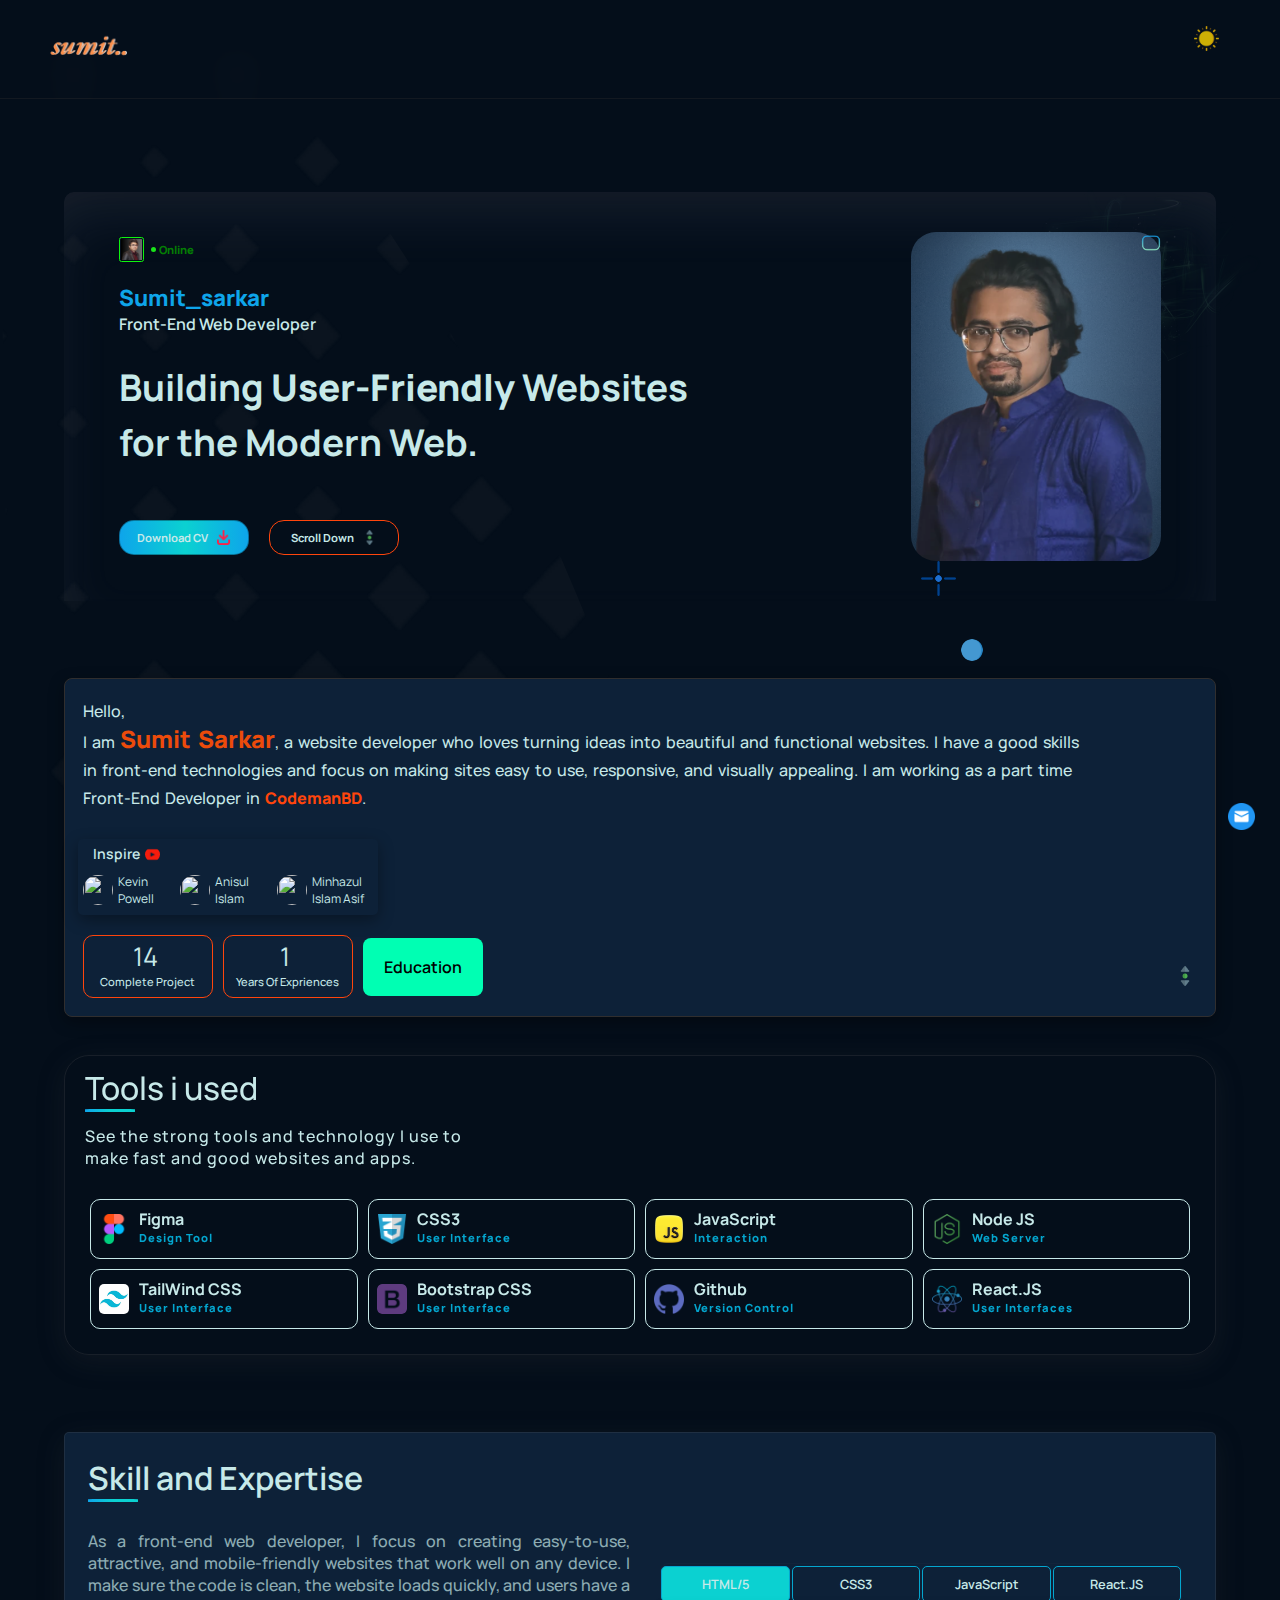
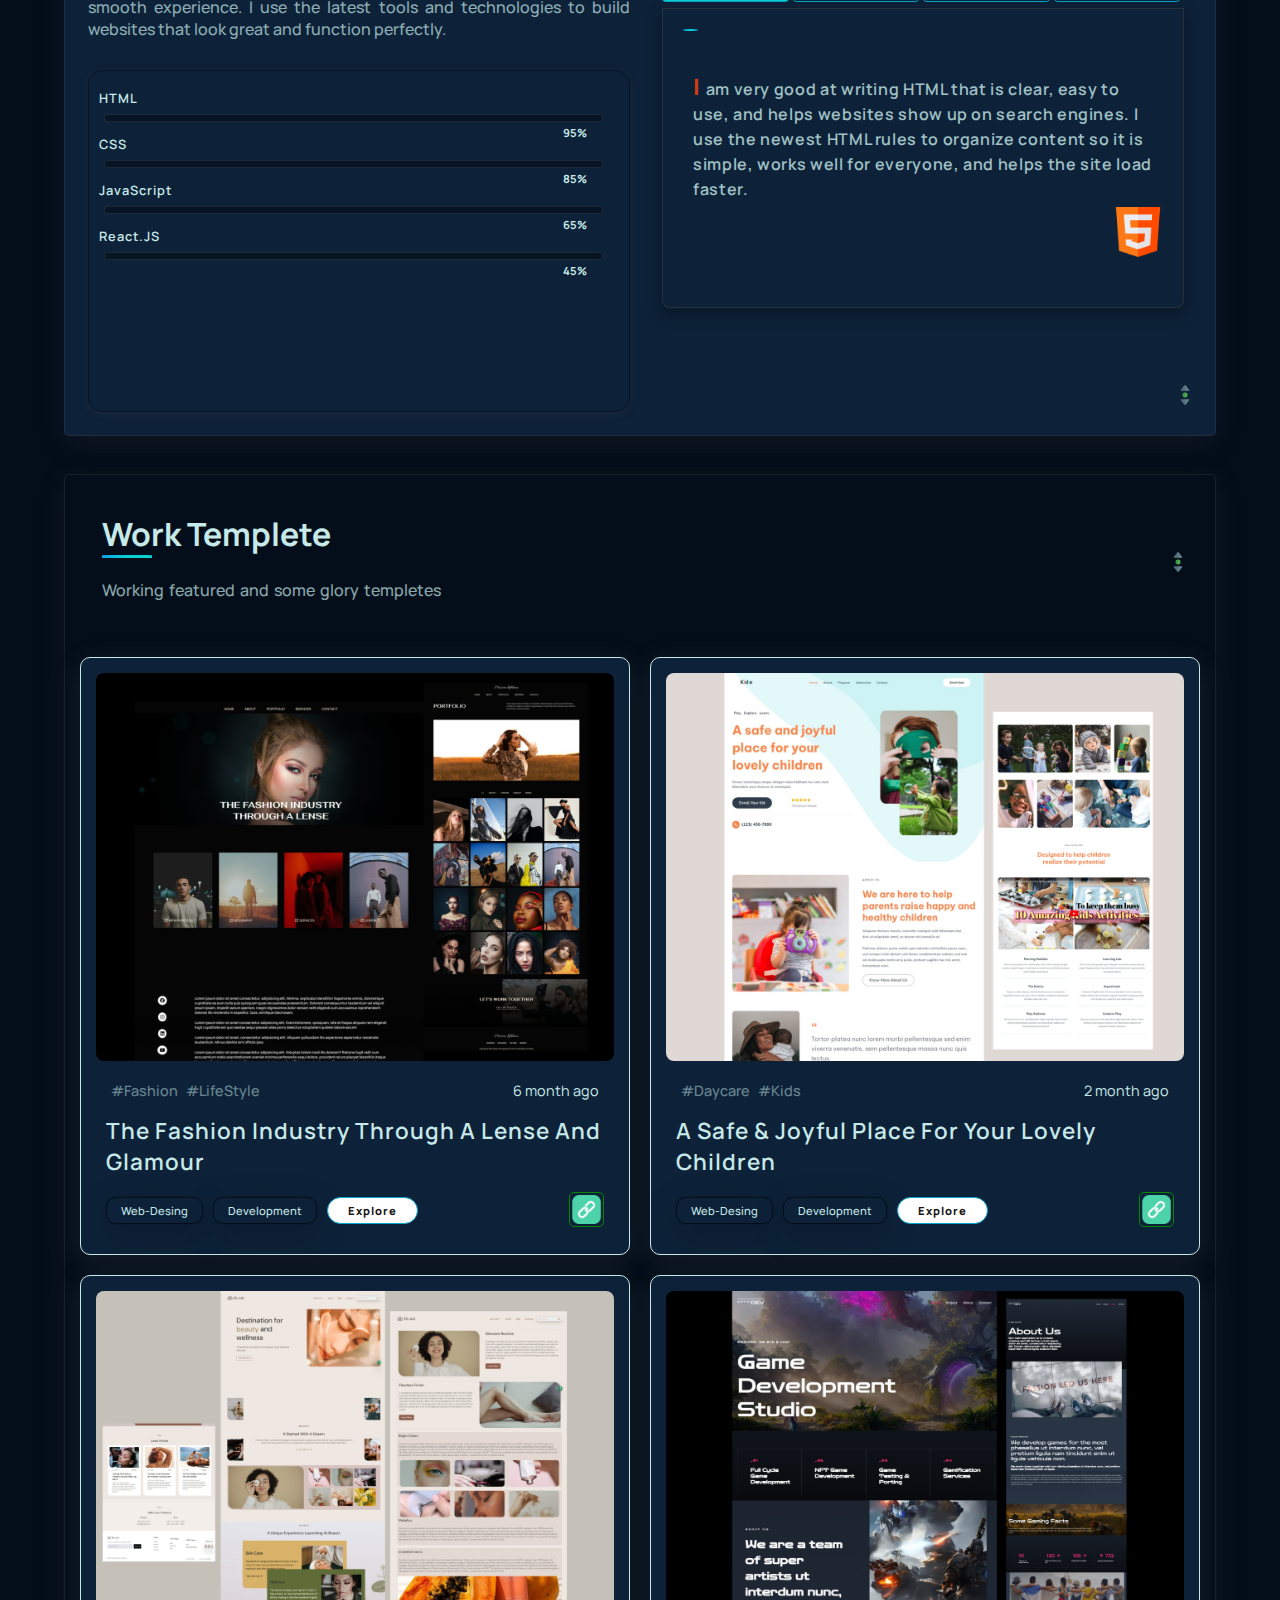
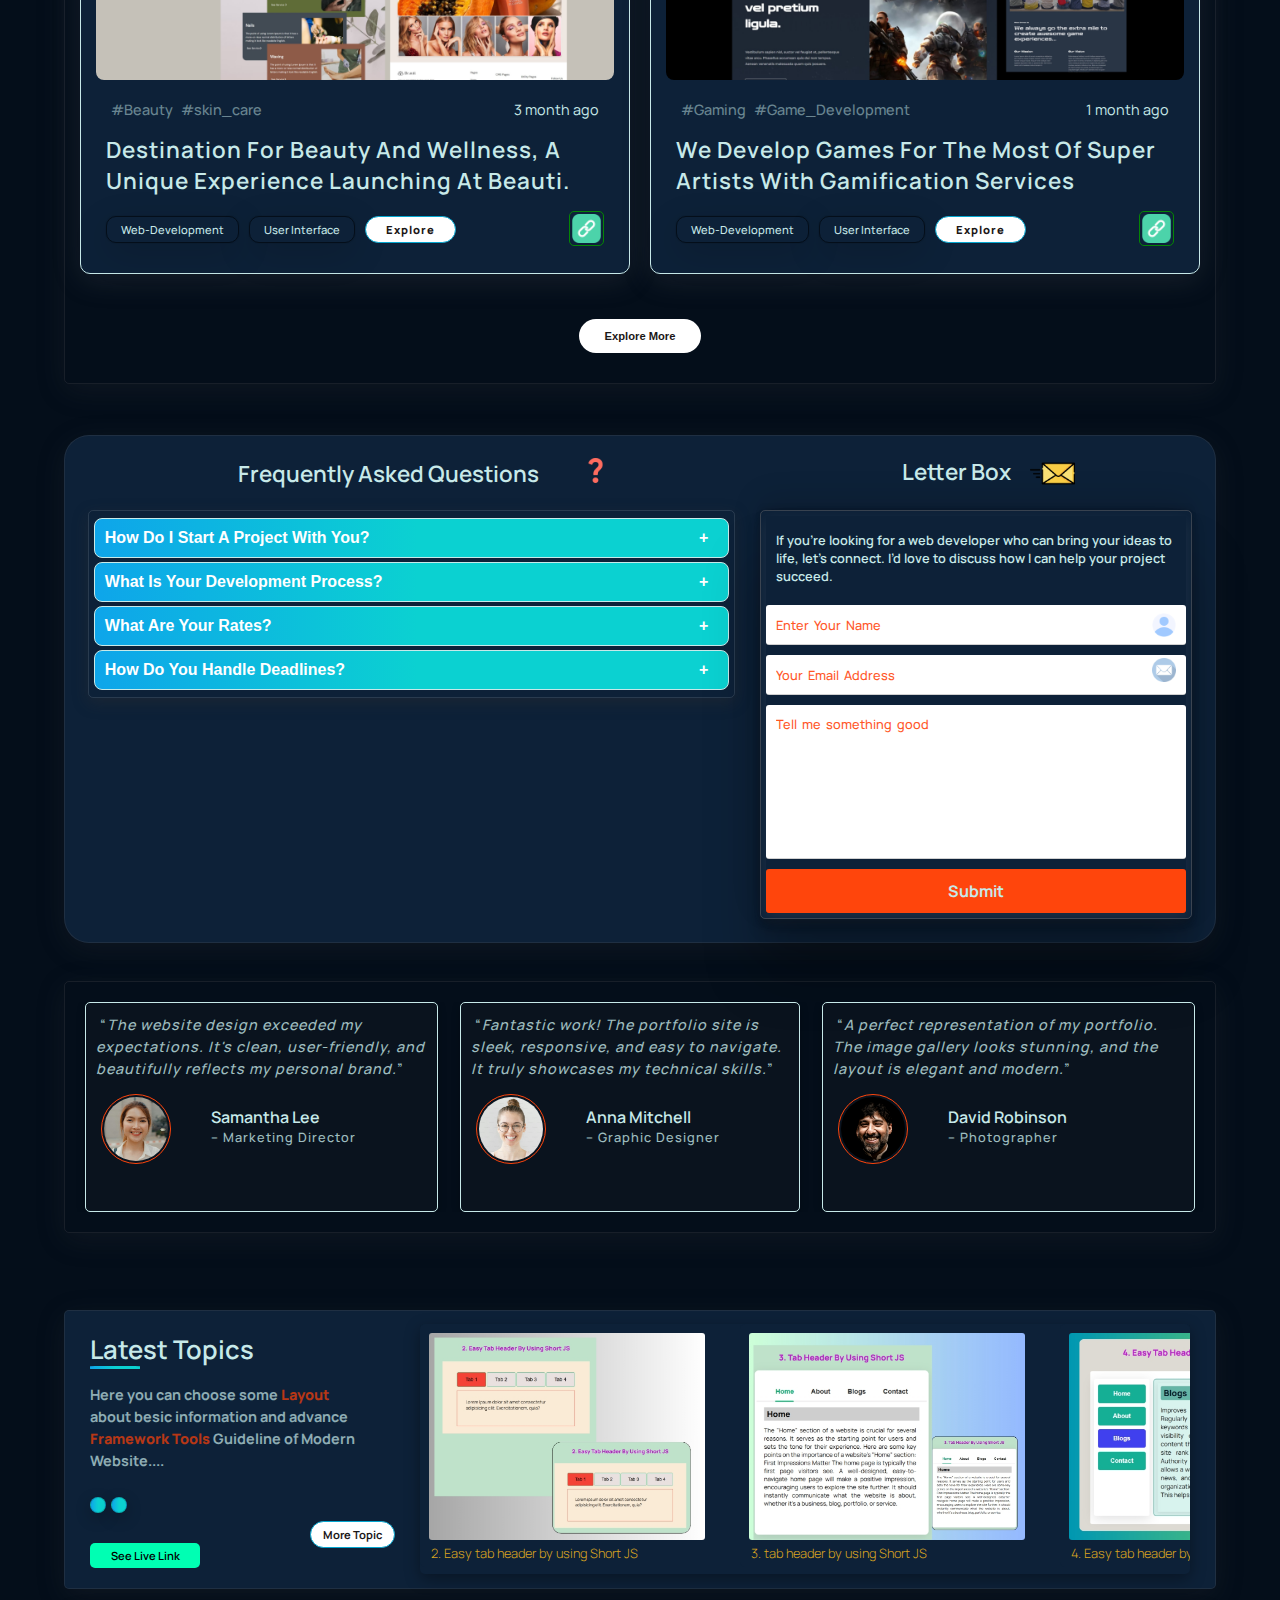
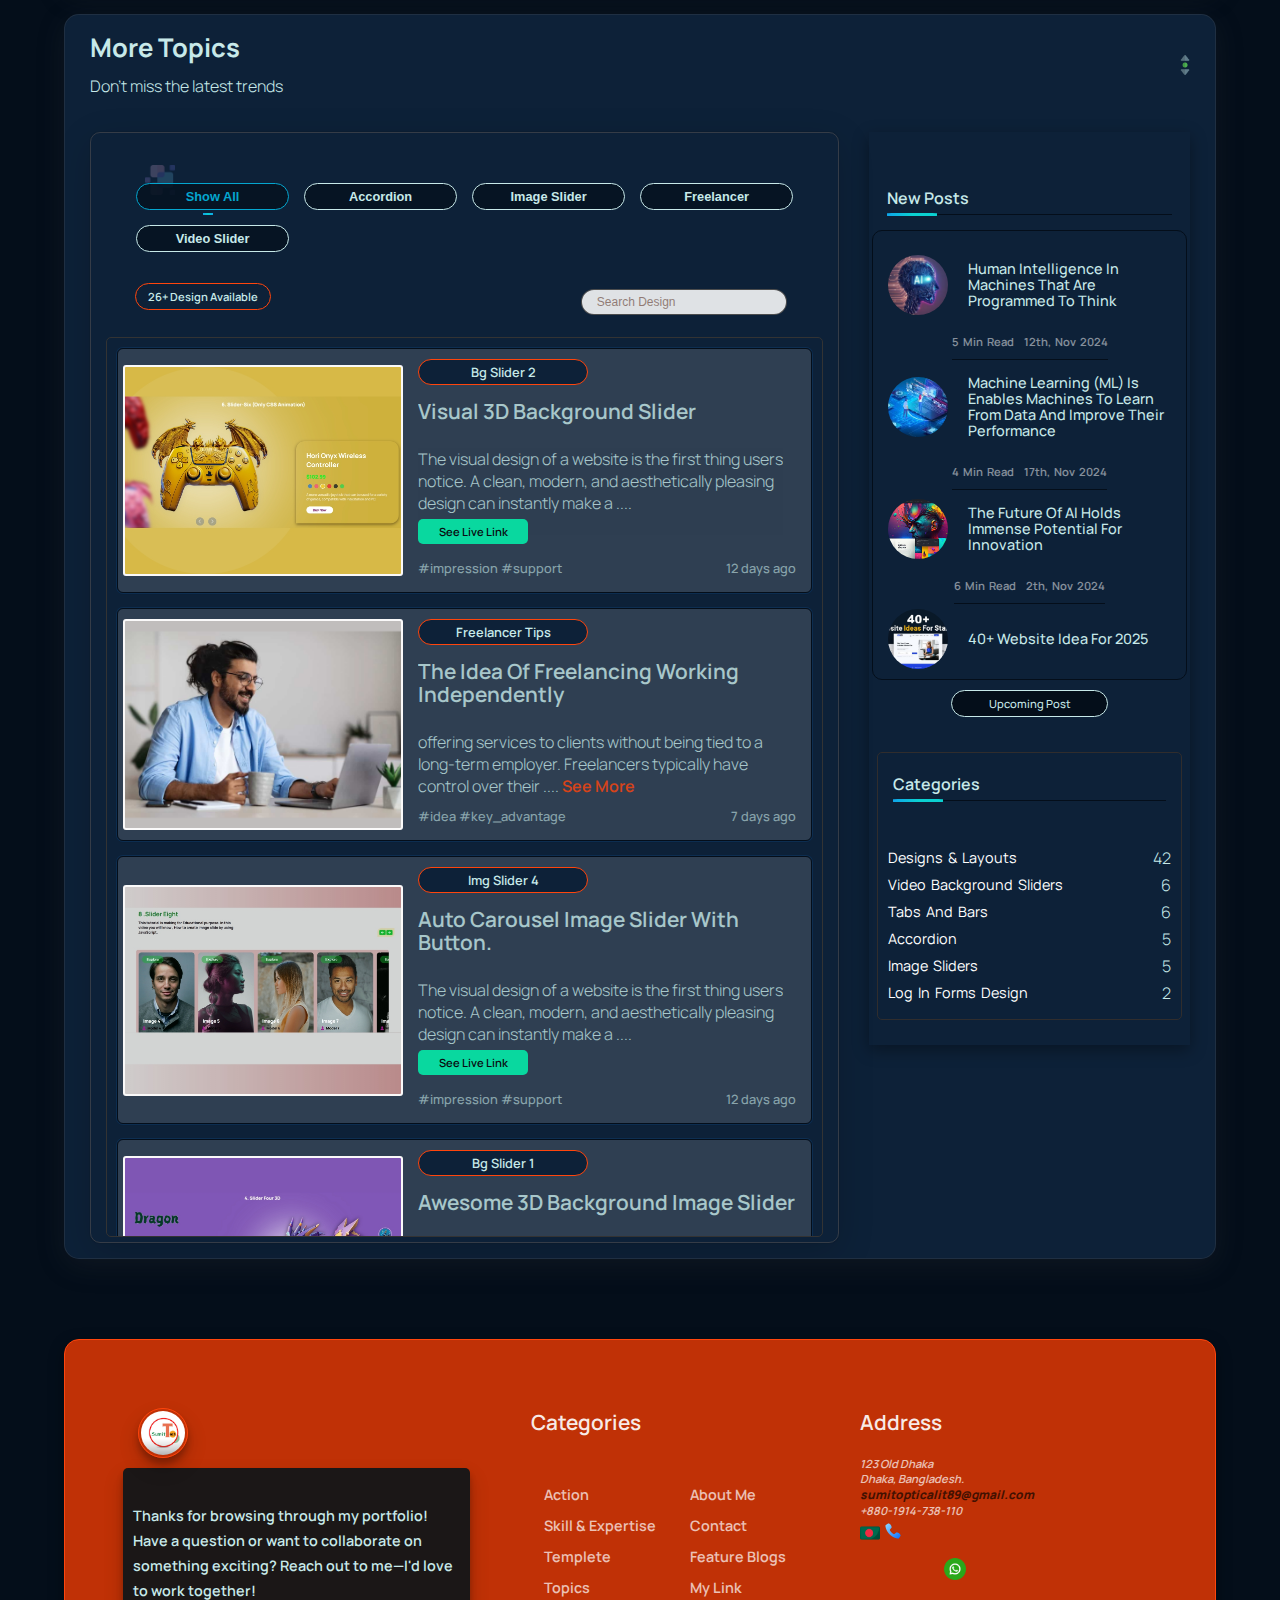
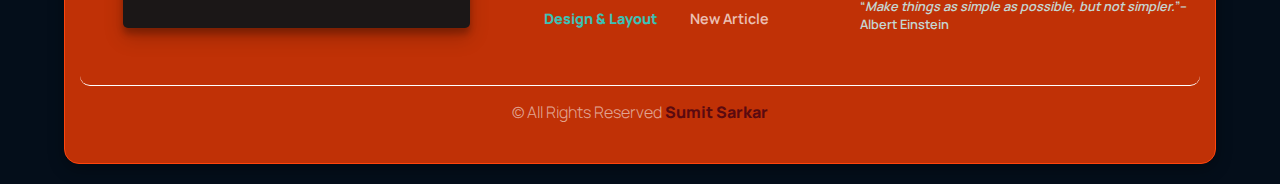
==== sumit.html @ 9b4a47f7 "website create" ====
<!DOCTYPE html>
<html lang="en">
<head>
    <meta charset="UTF-8">
    <meta name="viewport" content="width=device-width, initial-scale=1.0">
    <meta name="description" content="Great day Everyone Hey, I am Sumit Sarkar, a website developer and designer who loves turning ideas into beautiful and functional websites.">
    <meta name="title" content="personal portfolio website">
    <meta name="keywords" content="sumit sarkar, Website, portfolio website, bangladesh, ">
    <meta name="author" content="sumit sarkar">

    <!-- font awesome cdn  -->
    <link rel="stylesheet" href="https://cdnjs.cloudflare.com/ajax/libs/font-awesome/6.5.2/css/all.min.css" integrity="sha512-SnH5WK+bZxgPHs44uWIX+LLJAJ9/2PkPKZ5QiAj6Ta86w+fsb2TkcmfRyVX3pBnMFcV7oQPJkl9QevSCWr3W6A==" crossorigin="anonymous" referrerpolicy="no-referrer" />

    <!-- favicon section  -->
    <link rel="shortcut icon" href="https://workmatejob.com/images/avatars/avatar_901168716077495851.jpg" type="image/x-icon">

    <!-- this is Css section  -->
    <link rel="stylesheet" href="custom.css">
    <link rel="stylesheet" href="responsive.css">

    <!-- this is google font section  -->
    <link rel="preconnect" href="https://fonts.googleapis.com">
    <link rel="preconnect" href="https://fonts.gstatic.com" crossorigin>
    <link href="https://fonts.googleapis.com/css2?family=Fahkwang:ital,wght@0,200;0,300;0,400;0,500;0,600;0,700;1,200;1,300;1,400;1,500;1,600;1,700&family=Manrope:wght@200..800&display=swap" rel="stylesheet">

    <!-- ionicon link  -->
    <script src="https://cdnjs.cloudflare.com/ajax/libs/ionicons/7.4.0/esm/ionicons.min.js" integrity="sha512-heZj7rPbZHWyOEhE34vsJkzj2DKK2mZ9D3jjMkXQJ0uMGu/m5iOty+le26NL1eFZ5+qa4XBYcflwYwITwCWufw==" crossorigin="anonymous" referrerpolicy="no-referrer"></script>

    <script src="https://unpkg.com/scrollreveal"></script>
    

    <title> Sumit sarkar ...</title>
</head>
<body>
    
    <!-- ==============================header============================== -->
   <header class="" >
    <div class="container head active-header" data-header>
        <a href="index.html" class="logo" title="sumit optical tech">
            <img src="image/Sumit.-removebg-preview.png" alt="">
        </a>
        <nav>
            <ul>
                <li class="list"><a href="#hero" class=" list-btn active-linkBtn ">home</a></li>
                <li class="list"><a href="#skill" class="list-btn">skill</a></li>
                <li class="list tooltip"><a href="#worktemplete" class="list-btn ">work templete</a>
                <span class="tooltipText">portfolio</span></li>
                <li class="list-dropdown list">
                    <a href="#post" class="dropbtn list-btn ">blog <i class="fa-solid fa-chevron-down "></i></a>
                    <div class="dropdown-content">
                        <a href="#feature-blog" id="list-feature-btn" class="">blog post</a>
                        <a href="#latest-blog-post" class="dropdown-f ">feature post</a>
                        <!-- <span class="dropdown-f-span">new</span> -->
                        <a href="#more-work-templete" id="more-list-link" class="">more templete</a>
                        <a href="#expertise" class="">exprience</a>
                        <a href="#topics" class="">topics</a>
                        <a href="#about" class="aboutBtn "> about Me</a>
                        <a href="#design" class="designBtn "> design</a>
                        
                      </div>
                   
                </li>
                <li class="list" title="I AM AVAILABLE "><a href="#contact" id="contact-list" class="list-btn" >contact me</a></li>
                
                
            </ul>
            <div id="control">
                
                <img class="day" src="image/sun (2).png" alt="" width="25px" style="opacity: 0.8;">
                <img class="night" src="image/moon.png" alt="" width="22px">
                
            </div>
            
        </nav>
        
        <div id="menu">
            <img src="image/menu-bar.png" alt="" class="menu-icon">
        </div>
        

        <div id="sidebar" class="active-sidebar">
            
            <div class="sidebar-logo">
                <img src="image/Untitled design (1).jpg" alt="" width="50px" title="sumitOpticalTech">
                <li onclick=crossbar() class="menu-cross-btn" >
                    <a  title="Close"><i class="fa-regular fa-x " style="color:  rgb(228, 65, 15);"></i></a>
                </li>
            </div>

            <ul>
                <li><a href="#hero" >home </a></li>
                <li><a href="#skill" >skill </a></li>
                <li><a href="#worktemplete" >work</a></li>
                <li><a href="#topics" >topic </a></li>
                <li><a href="#feature-blog" >blog</a></li>
                <li><a href="#design" class="myDesignNav" >My Design </a></li>
                <li><a href="#contact" class="sidenav-contact">contact</a></li>
            
            </ul>

            <div class="profile">
                <a href="#about" title="Sumit sarkar (Developer profile)" ><img src="image/sumit sarkar.jpg" alt="" width="50px" height="50px" style="border-radius: 50%; border: 1px solid rgba(62, 185, 24, 0.404); padding: 2px;"></a>
                <div class="profile-card">
                    <h6>Hello Sumit</h6>
                    <p><span> 2 </span> new massage</p>
                </div>
            </div> 
            
            <div class="profile-link-list">
                <div class="link-left">
                    <a href="#about" class="aboutMeNav">profile</a>
                    <a href="#latest-blog-post">saved article</a>
                    <a href="#latest-blog-post">new article</a>
                </div>
                <div class="link-right">
                    <a href="#my-social">my links</a>
                    <a href="#cetagory">cetagory</a>
                    <a href="#" >account setting</a>
                </div>
            </div>

            <div class="social-link">
                <a href="https://www.instagram.com/sumit_sarkar89/" target="_blank"><i class="fa-brands fa-instagram"></i></a>
                <a href="https://www.linkedin.com/in/sumitsarkar89/" target="_blank"><i class="fa-brands fa-linkedin"></i></a>
                <a href="https://www.behance.net/sumitsarkar89" target="_blank"><i class="fa-brands fa-behance"></i></a>
                <a href="#" target="_blank"><i class="fa-brands fa-upwork"></i></a>
                <a href="https://www.youtube.com/@Sumit_sarkar89" target="_blank"><i class="fa-brands fa-youtube"></i></a>
            </div>

            <p class="sidebar-fotter">Copyright © 2025 by Sumit Sarkar- portfolio website </p>
            
        </div>
        
    </div>
    
   </header>
   <!-- ================================================================== -->
  


   <!-- ==============================main============================== --> 
   <main>
    <div class="backgroung-walpepar"></div>
    
    <!-- =============================hero section start here================  -->
    <section id="hero" class="hero " title="I’m dedicated to continuous learning, staying up-to-date with the latest trends in web development.">
        <div class="hero-container">
            <div class="hero-content">
                <div class="hero-heading" title="Available ">
                    <img src="image/sumit sarkar.jpg" alt="" width="25px" height="25px" style="border-radius: 10%;">
                    <p>online</p>
                </div>
                <div class="title">
                    <div class="title-box">
                    <span >sumit_sarkar</span>
                    <span class="title-span">front-End web developer</span>
                    </div>
                    <h1 class="h1">Building  <b title="Responsive Website">User-Friendly</b> Websites for the Modern Web.</h1>
                    <div class="buttons">
                        <a type="button" target="_blank" rel="noopener noreferrer" href="https://drive.google.com/file/d/1CTEwnPjn2WZW2E9qf5NDFViXcVLVEMD-/view?usp=sharing" title="Download CV">download CV  <img src="image/download (1).png" alt="" > </a>
                        <a href="#about" class="scroll-down" title="Scroll down">scroll down  <img src="image/vertical.png" alt="" ></a>
                    </div>
                </div>
                

            </div>
            <div class="hero-image">
                <img class="sumitsarkar" src="image/sumitpp-fotor-bg-remover-2024070.png" alt="">
                <img class="hero-bg-img" src="image/pngwing.com.png" alt="" >
                

               
                <img src="image/rectangle.png" alt="" width="25px" height="27px" class="shape shape-1">
                <img src="image/cross-hair.png" alt="" width="25px" height="27px" class="shape shape-2">
                <img src="image/circle.png" alt="" width="25px" height="27px" class="shape shape-3" >
               
            </div>
        </div>
        
    </section>

   
    
    <!-- =============================about section start here================  -->
    <section id="about" class="about-sec">
       
        <p class="about-text">
            Hello,<br> I am <span style="color:rgb(236, 75, 11); font-weight: 800; font-size: 1.5rem; " title="website developer">Sumit Sarkar</span>, a website developer who loves turning ideas into beautiful and functional websites. I have a good skills in front-end technologies and focus on making sites easy to use, responsive, and visually appealing. I am working as a part time Front-End Developer in <a href="https://codemanbd.com/" style="color: #FF450C; font-weight: 800; display: inline-block;">CodemanBD </a>.
        </p>
    <div class="inspire">
       <div class="inspire-head">
        <p>inspire </p>
        <img src="image/youtube.png" alt="" width="15px" style="margin-top: 2px;">
       </div>
       <div class="inspire-card">
        <div class="inspire-foot">
        
            <img src="https://www.pillarstack.com/_next/image?url=https%3A%2F%2Fimages.ctfassets.net%2Ffwy0yv14lkat%2F3KI0EcVYpAtzjYg3459hjt%2F4f127d32c89d2f2ed671b5d1c8127a62%2Fkevin.webp&w=256&q=100" alt="">
            <span class="inspire-text" title="Helping you learn how to make the web, and make it look good while you're at it..........."> Kevin Powell</span>
        </div> 
        <div class="inspire-foot">
        
            <img src="https://yt3.googleusercontent.com/qP5i3V-BqAyYk03XwIQrrCHozQvgOnotjGFvQAGfMS0lwCW23jhmODP0HhmCiYLyw6A3uWQgIQ=s160-c-k-c0x00ffffff-no-rj" alt="">
            <span class="inspire-text" title=" a dedicated Computer Science teacher from Bangladesh 🇧🇩.........."> Anisul Islam</span>
        </div>
        <div class="inspire-foot">
        
            <img src="https://whatminhazulasifwrite.com/wp-content/uploads/2021/09/minhaz-pfp.png" alt="">
            <span class="inspire-text" title="Minhazul Islam Asif. Founder & CEO, CodemanBD, WebBattalion & ZoraIt"> Minhazul Islam Asif</span>
        </div> 
       </div>       

    </div>
        <img src="image/bg-remove-sumit.png" alt="" class="remove-sumit">
        <div class="about-wrap-container">
            <div class="about-wrap">
                <div class="numbers">
                    <span  id="num" about-data-value = "38" title="38 plus complete project">00</span>
                    <i class="fa-solid fa-plus"></i>
                </div>
                <p>complete project</p>

            </div>
            <div class="about-wrap">
                <div class="numbers">
                    <span  id="num" about-data-value = "4" title="4 years of expriences">0</span>
                    <i class="fa-solid fa-plus"></i>
                </div>
                <p>years of expriences</p>

            </div>
            <div class="about-wrap">
                <span class="aside_btn" title="Relevant coursework: Web Development, Design Principles, User Experience, Programming Languages">Education</span>
            </div>
           
        </div>
        
        <a href="#skill" class="about-scroll"><img src="image/vertical.png" alt="" width="20px"></a>

    </section>
    
    
    <!-- =============================about section start here================  -->
     <section id="tools" class="tools-sec">
        
            
        
        <h2>Tools i used</h2>
        <p class="tools-text">See the strong tools and technology I use to make fast and good websites and apps.</p>
       
        <div class="tools-container">
            <div class="tools-items" title="Figma">
                <img src="image/figma (1).png" alt="figma logo" width="30px">
                <div class="tools-content">
                    <span class="tolls-heading">Figma</span>
                    <p>Design Tool</p>
                </div>

            </div>
            <div class="tools-items" title="CSS">
                <img src="image/css.png" alt="css logo" width="30px">
                <div class="tools-content">
                    <span class="tolls-heading">CSS3</span>
                    <p>User Interface</p>
                </div>

            </div>
            <div class="tools-items" title="JavaScript">
                <img src="image/java.png" alt="JavaScript" width="30px">
                <div class="tools-content">
                    <span class="tolls-heading">JavaScript</span>
                    <p>Interaction</p>
                </div>

            </div>
            <div class="tools-items" title="Node JS">
                <img src="image/programing.png" alt="JavaScript" width="30px">
                <div class="tools-content">
                    <span class="tolls-heading">Node JS</span>
                    <p>Web server</p>
                </div>

            </div>
            <div class="tools-items" title="TailWind">
                <img src="image/tailwind.jpg" alt="Tailwind" width="30px" style="border-radius: 5px;">
                <div class="tools-content">
                    <span class="tolls-heading">TailWind CSS</span>
                    <p>user Interface</p>
                </div>

            </div>
            <div class="tools-items" title="Bootstrap">
                <img src="image/bootstrap (1).png" alt="Bootstrap" width="30px" style="border-radius: 5px;">
                <div class="tools-content">
                    <span class="tolls-heading">Bootstrap CSS</span>
                    <p>user Interface</p>
                </div>

            </div>
            <div class="tools-items" title="Github">
                <img src="image/github.png" alt="Github" width="30px" style="border-radius: 5px;">
                <div class="tools-content">
                    <span class="tolls-heading">Github </span>
                    <p>Version Control</p>
                </div>

            </div>
            <div class="tools-items" title="React.JS">
                <img src="image/react.png" alt="React.JS" width="30px" style="border-radius: 5px;">
                <div class="tools-content">
                    <span class="tolls-heading">React.JS </span>
                    <p>user interfaces</p>
                </div>

            </div>
        </div>

       
     </section>
   
    <!-- =============================skill section start here================  -->

    <section id="skill" class="skill-sec" title="Skill and Expertise">
        <div class="cursor-dot"></div>
        <div class="cursor-outline"></div>

        <div class="skill-container">
            <div class="skill-side-1" id="expertise">
                <div class="skill-head">
                    <h2>Skill and Expertise</h2>
                    <p class="skill-text">
                        As a front-end web developer, I focus on creating easy-to-use, attractive, and mobile-friendly websites that work well on any device. I make sure the code is clean, the website loads quickly, and users have a smooth experience. I use the latest tools and technologies to build websites that look great and function perfectly.
                    </p>

                    <div class="skill-body">
                        <div class="skill-content">
                            <h4 class="skill-name">HTML</h4>
                            <div class="skill-box">
                                <div class="html-skill"></div>
                                <div class="percentage">95%</div>
                            </div>
                        </div>
            
                        <div class="skill-content">
                            <h4 class="skill-name">CSS</h4>
                            <div class="skill-box">
                                <div class="css-skill"></div>
                                <div class="percentage">85%</div>
                            </div>
                        </div>
            
                        <div class="skill-content">
                            <h4 class="skill-name">JavaScript</h4>
                            <div class="skill-box">
                                <div class="js-skill"></div>
                                <div class="percentage">65%</div>
                            </div>
                        </div>
            
                        <div class="skill-content">
                            <h4 class="skill-name">React.JS</h4>
                            <div class="skill-box">
                                <div class="rt-skill"></div>
                                <div class="percentage">45%</div>
                            </div>
                        </div>
                    </div>

                </div>
                
            </div>
            <div class="skill-side-2">
                <div class="expert-container">
                    <div class="button-box">
                        <a class="btn" title="Hypertext Markup Language" id="default" onclick="showpanel('btn1', this, ' #0bd1d1')">HTML/5</a>
                        <a class="btn" title="Cascading Style Sheet" onclick="showpanel('btn2', this, '#0bd1d1')">CSS3</a>
                        <a class="btn" title="JavaScript" onclick="showpanel('btn3', this, '#0bd1d1')">JavaScript</a>
                        <a class="btn" title="React JavaScript" onclick="showpanel('btn4', this, ' #0bd1d1')">React.JS</a>
                    </div>
                    <div class="tabpanel" id="btn1" >
                        <p>I am very good at writing HTML that is clear, easy to use, and helps websites show up on search engines. I use the newest HTML rules to organize content so it is simple, works well for everyone, and helps the site load faster.</p>
                        <img src="image/html.png" alt="" width="50px">
                    </div>
                    <div class="tabpanel" id="btn2">
                        <p>I know how to use the latest CSS tools, like Flexbox and Grid, to make websites that look good on any screen size. I create simple, organized styles and add animations to make the site more fun and interactive.</p>
                        <img src="image/css.png" alt="" width="50px">
                    </div>
                    <div class="tabpanel" id="btn3">
                        <p>My strong proficiency is I am good at using modern JavaScript (ES6+), including things like promises, async/await, and destructuring. I create fun and interactive parts of websites, like image sliders, pop-up windows, and carousels.</p>
                        <img src="image/java.png" alt="" width="50px">
                    </div>
                    <div class="tabpanel" id="btn4">
                        <p>I have a lot of experience making interactive websites using React. I build parts of the website as small pieces (components) that fit together. I use tools like React hooks and state management (Redux, Context API) to help the website work better and grow easily. This makes the website easier to update and manage over time.</p>
                        <img src="image/react.png" alt="" width="50px">
                    </div>
                </div>
            </div>
        </div>
        <a href="#worktemplete" class="about-scroll"><img src="image/vertical.png" alt="" width="20px"></a>

    </section>


     <!-- =============================work templete================  -->

    <section id="worktemplete" class="work-sec">
        
       
        <h2> Work Templete  <a href="#contact" class="about-scroll feature-scroll" title="Scroll to Skip Topic " style="right: -1%;"><img src="image/vertical.png" alt="" width="20px"></a> </h2>
        <p class="work-text">Working featured and some glory templetes </p>
        <div class="worktemplete-container">
            <div class="worktemplete-card" title="Fashion Photography Website">
                <img class="work-img" src="image/wt (1).png" alt="fashion photography website" >
                <div class="work-card-content">
                    <div class="work-desc">
                        <p>#Fashion   #LifeStyle</p>
                        <p><i class="fa-regular fa-clock"></i> 6 month ago</p>
                    </div>
                    <h5>the fashion industry through a lense and glamour</h5>

                    <div class="work-end">
                        <span>Web-Desing</span>
                        <span>development</span>
                        <a href="#" class="work-end-btn">explore</a>
                    </div>

                    <a href="https://master--snazzy-monstera-7c6d3c.netlify.app/" class="work-link" target="_blank"><img src="image/Link.png" alt="" ></a>

                </div>
            </div>

            <div class="worktemplete-card" title="Kidie Child care website ">
                <img class="work-img" src="image/wt (2).png" alt="Kidie Child care website" >
                <div class="work-card-content">
                    <div class="work-desc">
                        <p>#Daycare #Kids</p>
                        <p><i class="fa-regular fa-clock"></i> 2 month ago</p>
                    </div>
                    <h5> A safe & joyful place for your lovely children</h5>
                    <div class="work-end">
                        <span>Web-Desing</span>
                        <span>development</span>
                        <a href="#" class="work-end-btn">explore</a>
                    </div>
                    <a href="https://glistening-kringle-9827ad.netlify.app/" class="work-link" target="_blank"><img src="image/Link.png" alt="" ></a>

                </div>
            </div>

            <div class="worktemplete-card" title="Destination for beauty and wellness ">
                <img class="work-img" src="image/wt (5).png" alt="Destination for beauty and wellness" >
                <div class="work-card-content">
                    <div class="work-desc">
                        <p>#Beauty #skin_care</p>
                        <p><i class="fa-regular fa-clock"></i> 3 month ago</p>
                    </div>
                    <h5> Destination for beauty and wellness, A unique experience launching at Beauti.</h5>
                    <div class="work-end">
                        <span>Web-Development</span>
                        <span>User Interface</span>
                        <a href="#" class="work-end-btn">explore</a>
                    </div>
                    <a href="https://eloquent-jalebi-ab4a96.netlify.app/" class="work-link" target="_blank"><img src="image/Link.png" alt="" ></a>

                </div>
            </div>

            <div class="worktemplete-card" title="Game Development Studio ">
                <img class="work-img" src="image/wt (3).png" alt="Game Development Studio" >
                <div class="work-card-content">
                    <div class="work-desc">
                        <p>#Gaming #Game_Development</p>
                        <p><i class="fa-regular fa-clock"></i> 1 month ago</p>
                    </div>
                    <h5> We develop games for the most of super artists with Gamification Services</h5>
                    <div class="work-end">
                        <span>Web-Development</span>
                        <span>User Interface</span>
                        <a href="#" class="work-end-btn">explore</a>
                    </div>
                    <a href="https://sweet-naiad-14de7b.netlify.app/" class="work-link" target="_blank"><img src="image/Link.png" alt="" ></a>

                </div>
            </div>  
                    
        </div>

        <button class="work-explore-btn" title="Explore Now"><span>Explore more</span></button>

        <div id="more-work-templete">
            <div class="more-work-container">
                <div class="worktemplete-card more-card" title="Smaill agency Website">
                    <img class="work-img more-word-img" src="image/mwt (1).png" alt="Smaill agency Website" >
                    <div class="work-card-content">
                        <div class="work-desc more-work-desc">
                            <p style="font-size: 0.8rem;">#Micro_business  #ceramic</p>
                            <p style="font-size: 0.8rem;"><i class="fa-regular fa-clock"></i> 15 days ago</p>
                        </div>
                        <h5 class="more-h5">begin your ceramic journey explore our collections</h5>
    
                        <div class="more-work-end">
                            <span>Web-development</span>
                            <span>React.JS</span>
                            <a href="#" class="more-work-end-btn">explore</a>
                        </div>
    
                    </div>
                </div>
                
                <div class="worktemplete-card more-card" title="Food court page">
                    <img class="work-img more-word-img" src="image/mwt (2).png" alt="Food court page" >
                    <div class="work-card-content">
                        <div class="work-desc more-work-desc">
                            <p style="font-size: 0.8rem;">#Food  #pizza</p>
                            <p style="font-size: 0.8rem;"><i class="fa-regular fa-clock"></i> 30 days ago</p>
                        </div>
                        <h5 class="more-h5">Find the Pizzeria & bringing Happiness
                            near you  </h5>
    
                        <div class="more-work-end">
                            <span>Web-design</span>
                            <span>development</span>
                            <a href="#" class="more-work-end-btn">explore</a>
                        </div>
    
                    </div>
                </div>

                <div class="worktemplete-card more-card" title="Portfolio landing page">
                    <img class="work-img more-word-img" src="image/mwt (3).png" alt="Portfolio landing page" >
                    <div class="work-card-content">
                        <div class="work-desc more-work-desc">
                            <p style="font-size: 0.8rem;">#blogger  #Portfolio</p>
                            <p style="font-size: 0.8rem;"><i class="fa-regular fa-clock"></i> 7 days ago</p>
                        </div>
                        <h5 class="more-h5">For far away, behind the word mountains consonantia </h5>
    
                        <div class="more-work-end">
                            <span>Web API</span>
                            <span>development</span>
                            <a href="#" class="more-work-end-btn">explore</a>
                        </div>
    
                    </div>
                </div>
               

            </div>
            
        </div>
       
        

    </section>

    <!-- =============================contact templete================  -->

    <section id="contact" class="contact-sec" title="I AM AVAILABLE">
        <h5>Frequently Asked Questions</h5>
        <img class="q-mark-img" src="image/question-mark (1).png" alt="" width="25px">

        <div class="contact-me" id="">

            <div class="accordion-container">
                <button class="accordion-btn" id="acc-btn" title=" How do I start a project with you?"> How do I start a project with you?</button>
                <div class="accordion-card">
                    <p>To start a project, simply reach out to me through my Contact form, or email me directly. We’ll schedule a discovery call to discuss your needs, goals, and the scope of the project. Once we have a clear understanding, I’ll send you a proposal outlining the project details, timelines, and costs.</p>
                </div>
                <button class="accordion-btn" id="acc-btn" title="What is your development process?"> What is your development process?</button>
                <div class="accordion-card">
                    <p>My development process consists of several key phases:</p>
                    <ol>
                        <li><span>Discovery & Planning -</span>  We define the project scope, goals, and requirements.</li>
                        <li><span>Design & Prototyping - </span> I create wireframes and prototypes for your approval.</li>
                        <li><span>Development -</span>  I begin building the project using agile techniques, providing regular updates..</li>
                        <li><span>Deployment & Maintenance - </span> I help deploy your project and offer ongoing support as needed.</li>
                    </ol>
                </div>
                <button class="accordion-btn" id="acc-btn" title="What are your rates?"> What are your rates?</button>
                <div class="accordion-card">
                    <p>My rates depend on the scope and complexity of the project. For smaller projects, I offer hourly rates, and for larger, ongoing projects, I provide a fixed project rate. I can provide a detailed quote once we discuss the specifics of your needs. Please reach out to get a custom quote.</p>
                </div>
                <button class="accordion-btn" id="acc-btn" title="How do you handle deadlines">How do you handle deadlines?</button>
                <div class="accordion-card">
                    <p>I am committed to delivering projects on time. We’ll agree on realistic timelines during the planning phase, and I ensure that all milestones are met. If any unforeseen challenges arise, I’ll communicate promptly and discuss alternative solutions. My goal is to ensure that you’re always in the loop and confident in the progress..</p>
                </div>
        
        
            </div> 
            <!--  -->

            <div class="contact-container">
            <h6>letter box</h6>
            <img class="m-mark-img" src="image/sent.png" alt="" width="45px">
            <div class="contact-form">
                <p>If you're looking for a web developer who can bring your ideas to life, let's connect. I’d love to discuss how I can help your project succeed.</p>
                <form action="https://formspree.io/f/xqaaqgyn" method="POST">
                    <input type="text" name="name" id="contactName" placeholder="Enter Your Name"  required>
                    <img id="m-mark-user" src="image/user (1).png" alt="" width="24px">
                    <img id="m-mark-envelop" src="image/envelop1.png" alt="" width="24px">
                    <input type="email" name="email" id="contactEmail" placeholder="Your Email Address" required>
                    <textarea name="message" id="contactMsg" placeholder="Tell me something good" cols="48" rows="7" required></textarea>
                    <input type="submit" value="submit" id="input-submit-btn" onclick="contactSubmit()">

                </form>
                <span class="contact-denger"> Please Fill up the Empty field</span>
                <div class="contact-toast-box">
                    <i class="fa-solid fa-check"></i>
                    <span class="contact-toast-box-submit">your message has been sent</span>  
                </div>
                
                
            </div>
            </div>

       </div>
    </section>

    <!-- =============================testimonial templete================  -->
    <section id="testimonial" class="testimonial-sec">
        <div class="testimonial-container">
            <div class="testimonial-card">
                <div class="testimonial-body" title="Samantha Lee – Marketing Director">
                   <q><em>The website design exceeded my expectations. It's clean, user-friendly, and beautifully reflects my personal brand.</em></q>
                   <div class="testimonial-contents">
                    <img src="image/client (1).jpg" alt="">
                    <div class="textimonial-heading">
                        <span class="t-name">Samantha Lee</span>
                        <span class="t-title">– Marketing Director</span>
                        <div class="starts">
                            <i class="fa-solid fa-star"></i>
                            <i class="fa-solid fa-star"></i>
                            <i class="fa-solid fa-star"></i>
                            <i class="fa-solid fa-star"></i>
                            <i class="fa-solid fa-star"></i>
                            <!-- <i class="fa-regular fa-star"></i>
                            <i class="fa-solid fa-star-half-stroke"></i> -->
                        </div>
                    </div>
                   </div>
                </div>
                <div class="testimonial-body" title="Anna Mitchell – Graphic Designer">
                    <q><em>Fantastic work! The portfolio site is sleek, responsive, and easy to navigate. It truly showcases my technical skills.</em></q>
                    <div class="testimonial-contents">
                     <img src="image/client (2).jpg" alt="">
                     <div class="textimonial-heading">
                         <span class="t-name">Anna Mitchell</span>
                         <span class="t-title">– Graphic Designer</span>
                         <div class="starts">
                             <i class="fa-solid fa-star"></i>
                             <i class="fa-solid fa-star"></i>
                             <i class="fa-solid fa-star"></i>
                             <i class="fa-solid fa-star"></i>
                             <!-- <i class="fa-solid fa-star"></i> -->
                             <!-- <i class="fa-regular fa-star"></i>-->
                             <i class="fa-solid fa-star-half-stroke"></i> 
                         </div>
                     </div>
                    </div>
                 </div>
                 <div class="testimonial-body" title="David Robinson – Photographer">
                    <q><em>A perfect representation of my portfolio. The image gallery looks stunning, and the layout is elegant and modern.</em></q>
                    <div class="testimonial-contents">
                     <img src="image/client (5).jpg" alt="">
                     <div class="textimonial-heading">
                         <span class="t-name">David Robinson</span>
                         <span class="t-title">– Photographer</span>
                         <div class="starts">
                             <i class="fa-solid fa-star"></i>
                             <i class="fa-solid fa-star"></i>
                             <i class="fa-solid fa-star"></i>
                             <i class="fa-solid fa-star"></i>
                             <!-- <i class="fa-solid fa-star"></i> -->
                             <!-- <i class="fa-regular fa-star"></i>-->
                             <i class="fa-solid fa-star-half-stroke"></i> 
                         </div>
                     </div>
                    </div>
                 </div>
                
            </div>
            <div class="testimonial-card">
                <div class="testimonial-body" title="Daniel Smith – Entrepreneur">
                    <q><em>The website reflects my entrepreneurial journey beautifully. It's professional, efficient, and showcases my ventures seamlessly.</em></q>
                    <div class="testimonial-contents">
                     <img src="image/client (6).jpg" alt="">
                     <div class="textimonial-heading">
                         <span class="t-name">Daniel Smith</span>
                         <span class="t-title">– Entrepreneur</span>
                         <div class="starts">
                             <i class="fa-solid fa-star"></i>
                             <i class="fa-solid fa-star"></i>
                             <i class="fa-solid fa-star"></i>
                             <i class="fa-solid fa-star"></i>
                             <!-- <i class="fa-solid fa-star"></i> -->
                             <!-- <i class="fa-regular fa-star"></i> -->
                             <i class="fa-solid fa-star-half-stroke"></i> 
                         </div>
                     </div>
                    </div>
                 </div>
                 <div class="testimonial-body" title="Michael Taylor – Architect">
                    <q><em>The site truly reflects my vision and attention to detail. The portfolio layout is elegant and professional. I’m very impressed..</em></q>
                    <div class="testimonial-contents">
                     <img src="image/client (4).jpg" alt="">
                     <div class="textimonial-heading">
                         <span class="t-name">Michael Taylor</span>
                         <span class="t-title">–  Architect</span>
                         <div class="starts">
                             <i class="fa-solid fa-star"></i>
                             <i class="fa-solid fa-star"></i>
                             <i class="fa-solid fa-star"></i>
                             <i class="fa-solid fa-star"></i>
                             <!-- <i class="fa-solid fa-star"></i> -->
                             <i class="fa-regular fa-star"></i>
                             <!-- <i class="fa-solid fa-star-half-stroke"></i>  -->
                         </div>
                     </div>
                    </div>
                 </div>
                 <div class="testimonial-body" title="Ethan Walker – Music Producer">
                    <q><em>I’m thrilled with how the site turned out. It’s sleek, and the music player integration works perfectly. It’s exactly what I needed to showcase my sound.</em></q>
                    <div class="testimonial-contents">
                     <img src="image/client (3).jpg" alt="">
                     <div class="textimonial-heading">
                         <span class="t-name">Ethan Walkerr</span>
                         <span class="t-title">–  Music Producer</span>
                         <div class="starts">
                             <i class="fa-solid fa-star"></i>
                             <i class="fa-solid fa-star"></i>
                             <i class="fa-solid fa-star"></i>
                             <i class="fa-solid fa-star"></i>
                             <!-- <i class="fa-solid fa-star"></i> -->
                             <!-- <i class="fa-regular fa-star"></i> -->
                             <i class="fa-solid fa-star-half-stroke"></i> 
                         </div>
                     </div>
                    </div>
                 </div>
            </div>
        </div>
       
     </section>

     
    <!-- =============================topics section start here================  -->
    <section id="topics" class="topic-sec">
        <div class="topic-body">
            <div class="topic-head">
                <h4 class="topic-title">Latest Topics</h4>
                <p class="text">Here you can choose some <b>layout</b>  about besic information and advance <b>framework tools</b>  Guideline of Modern Website.... </p>
            </div>
            <div class="topic-btn">
                
            <i class="fa-solid fa-arrow-left arrow" id="topic-prev"></i>
            <i class="fa-solid fa-arrow-right arrow" id="topic-next"></i>

            </div>
            <a href="https://tabsnbar.netlify.app/" class="live_link_btn" target="_blank">see live link</a>
            <a href="#feature-blog" class="topic-img-btn" title="Read More Topic">More Topic 
                <!-- <span id="new-popup">new</span> -->
            </a>
           
        </div>
        <div id="topic-slider">
            <div class="slide-item" title="Learn More.. ">
                <img src="image/tabimage (4).jpg" alt="1. Tabs (create tabs by using easy JavaScript)"> 
                <div class="topics-img-content">
                    <p style="font-size: 0.8rem; margin-left: 6px; font-weight: 300; color: goldenrod;">1. Tabs (create tabs by using easy JavaScript)</p>
                   
                </div>    
            </div>
            <div class="slide-item" title="Learn More.. ">
                <img src="image/tabimage (5).jpg" alt="2. Easy tab header by using Short JS"> 
                <div class="topics-img-content">
                    <p style="font-size: 0.8rem; margin-left: 6px; font-weight: 300; color: goldenrod;">2. Easy tab header by using Short JS</p>
                </div>   
                   
            </div>
            <div class="slide-item" title="Learn More.. ">
                <img src="image/tabimage (6).jpg" alt="3. tab header by using Short JS">
                <div class="topics-img-content">
                    <p style="font-size: 0.8rem; margin-left: 6px; font-weight: 300; color: goldenrod;">3. tab header by using Short JS</p>
                </div>  
                  
            </div>
            <div class="slide-item" title="Learn More.. ">
                <img src="image/tabimage (1).jpg" alt="4. Easy tab header by using JS (verticle)"> 
                <div class="topics-img-content">
                    <p style="font-size: 0.8rem; margin-left: 6px; font-weight: 300; color: goldenrod;">4. Easy tab header by using JS (verticle)</p>
                </div> 
                   
            </div>
            <div class="slide-item" title="Learn More.. ">
                <img src="image/tabimage (2).jpg" alt="5. Easy tab header by using picture"> 
                <div class="topics-img-content">
                    <p style="font-size: 0.8rem; margin-left: 6px; font-weight: 300; color: #92A8C8;">5. Easy tab header by using picture</p>
                </div> 
                   
                   
            </div>
            <div class="slide-item" title="Learn More.. ">
                <img src="image/tabimage (3).jpg" alt="6. create tab with action sheet by using JS"> 
                <div class="topics-img-content">
                    <p style="font-size: 0.8rem; margin-left: 6px; font-weight: 300; color: goldenrod;">6. create tab with action sheet by using JS</p>
                </div> 
                   
                   
            </div>

            
        </div>
    </section>
    

    <!-- =============================Feature section start here================  -->
    <section id="feature-blog" class="feature-sec">
        <h4>More Topics</h4>
        <p>Don't miss the latest trends</p>
        
        <div class="feature-blog-container">
            <img class="decor-img" src="image/abstract-shape.png" alt="" width="30px" >
            <div class="feature-blog-left">
                <div id="myBtnContainer" class="myBtn-container">
                    <button class="feature-btn feature-active" onclick="featureFilter('all')"> Show All</button>
                    <button class="feature-btn" onclick="featureFilter('category3')"> Accordion</button>
                    <button class="feature-btn" onclick="featureFilter('category1')"> Image Slider</button>
                    <button class="feature-btn " onclick="featureFilter('category2')"> freelancer</button>
                    <button class="feature-btn " onclick="featureFilter('category4')"> video slider</button>
                </div>

                <div class="blog-last-btn">
                    <span id="total-blog">26+ Design Available </span>
                    <div class="search-sec">
                        <input type="search" name="" onkeyup="searchTwo()" id="search_input" placeholder="Search Design">
                        
                    </div>
                </div>

                <div class="feature-category">
                    <div class="column category4  ">
                        <img src="image/background-slider (3).jpg" alt="Visual 3D background Slider">
                        <div class="column-content">
                            <span class="tips-tool">Bg Slider 2</span>
                            <h6 class="tips-h6">Visual 3D background Slider</h6>

                            <p class="column-text" >
                                The visual design of a website is the first thing users notice. A clean, modern, and aesthetically pleasing design can instantly make a  .... <a href="https://remarkable-choux-bd0743.netlify.app/" class="live_link_btn" target="_blank">see live link</a></p>
                            <div class="column-foot">
                                <span class="tips-hash"> #impression #support</span>
                                <span class="tips-time">12 days ago</span>
                            </div>

                        </div> 
                       
                    </div>
                    
                    
                    <div class="column category2">
                        <img src="image/freelancer (2).png" alt="">
                         <div class="column-content">
                            <span class="tips-tool">freelancer Tips</span>
                            <h6 class="tips-h6">The idea of freelancing working independently</h6>

                            <p class="column-text" >
                                offering services to clients without being tied to a long-term employer. Freelancers typically have control over their .... <a href="#" class="seemore-btn">see more</a></p>
                            <div class="column-foot">
                                <span class="tips-hash"> #idea #key_advantage</span>
                                <span class="tips-time">7 days ago</span>
                            </div>

                        </div> 
                    </div>
                    <div class="column category1  ">
                        <img src="image/image_slider (4).jpg" alt="Auto carousel Image slider with Button">
                        <div class="column-content">
                            <span class="tips-tool">img slider 4</span>
                            <h6 class="tips-h6">Auto carousel Image slider with Button.</h6>

                            <p class="column-text" >
                                The visual design of a website is the first thing users notice. A clean, modern, and aesthetically pleasing design can instantly make a  .... <a href="https://remarkable-choux-bd0743.netlify.app/" class="live_link_btn" target="_blank">see live link</a></p>
                            <div class="column-foot">
                                <span class="tips-hash"> #impression #support</span>
                                <span class="tips-time">12 days ago</span>
                            </div>

                        </div> 
                       
                    </div>
                    <div class="column category4  ">
                        <img src="image/background-slider (2).jpg" alt="Awesome 3D background image slider">
                        <div class="column-content">
                            <span class="tips-tool">Bg Slider 1</span>
                            <h6 class="tips-h6">Awesome 3D background image slider </h6>

                            <p class="column-text" >
                                The visual design of a website is the first thing users notice. A clean, modern, and aesthetically pleasing design can instantly make a  .... <a href="https://remarkable-choux-bd0743.netlify.app/" class="live_link_btn" target="_blank">see live link</a></p>
                            <div class="column-foot">
                                <span class="tips-hash"> #impression #support</span>
                                <span class="tips-time">12 days ago</span>
                            </div>

                        </div> 
                       
                    </div>
                    <div class="column category3  ">
                        <img src="image/accordion (5).jpg" alt="Awesome image card Accordion for photography website">
                        <div class="column-content">
                            <span class="tips-tool">Accordion 5</span>
                            <h6 class="tips-h6">Awesome image card Accordion for photography website</h6>

                            <p class="column-text" >
                                In the context of marketing and business, social proof refers to the idea that people are more likely to trust and follow.... <a href="https://peppy-halva-c4836d.netlify.app/" class="live_link_btn" target="_blank">see live link</a></p>
                            <div class="column-foot">
                                <span class="tips-hash"> #proof #Endorsements</span>
                                <span class="tips-time">7 days ago</span>
                            </div>

                        </div> 
                    </div>
                    <div class="column category1  ">
                        <img src="image/image_slider (1).jpg" alt="Simple Image Slider with auto slide Button">
                        <div class="column-content">
                            <span class="tips-tool">img slider 1</span>
                            <h6 class="tips-h6">Simple Image Slider with auto slide Button </h6>

                            <p class="column-text" >
                                Well-crafted, relevant content plays a pivotal role in attracting visitors, engaging them, and ultimately achieving business goals. Here' .... <a href="https://remarkable-choux-bd0743.netlify.app/" class="live_link_btn" target="_blank">see live link</a></p>
                            <div class="column-foot">
                                <span class="tips-hash"> #Brand_value #Build_trust</span>
                                <span class="tips-time">28 days ago</span>
                            </div>

                        </div> 
                       
                    </div>
                    <div class="column category2  ">
                        <img src="image/freelancer (1).png" alt="">
                        <div class="column-content">
                            <span class="tips-tool">freelancer Tips</span>
                            <h6 class="tips-h6">some popular and effective ways to find freelance work online</h6>

                            <p class="column-text" >
                                Finding freelance work online has become easier thanks to the growing number of platforms and websites dedicated to connecting freelancers with clients. .... <a href="#" class="seemore-btn">see more</a></p>
                            <div class="column-foot">
                                <span class="tips-hash"> #job_idea #marketplace</span>
                                <span class="tips-time">3 weeks ago</span>
                            </div>

                        </div> 
                        
                    </div>
                    <div class="column category4  ">
                        <img src="image/background-slider (1).jpg" alt="Simple Video Background wallpepar use on  website on hero section">
                        <div class="column-content">
                            <span class="tips-tool">Video Slider 1</span>
                            <h6 class="tips-h6">Simple Video Background wallpepar use on  website on hero section</h6>

                            <p class="column-text" >
                                The visual design of a website is the first thing users notice. A clean, modern, and aesthetically pleasing design can instantly make a  .... <a href="https://remarkable-choux-bd0743.netlify.app/" class="live_link_btn" target="_blank">see live link</a></p>
                            <div class="column-foot">
                                <span class="tips-hash"> #impression #support</span>
                                <span class="tips-time">12 days ago</span>
                            </div>

                        </div> 
                       
                    </div>
                    
                    <div class="column category2  ">
                        <img src="image/freelancer (4).png" alt="">
                        <div class="column-content">
                            <span class="tips-tool">freelancer Tips</span>
                            <h6 class="tips-h6">Dreaming of becoming a freelancer in the web development sector</h6>

                            <p class="column-text" >
                                Web development is one of the most sought-after freelance skills because virtually every business today needs a website or web application. Here’s  .... <a href="#" class="seemore-btn">see more</a></p>
                            <div class="column-foot">
                                <span class="tips-hash"> #skill_groeth #Creative_control</span>
                                <span class="tips-time">5 weeks ago</span>
                            </div>

                        </div> 
                       
                    </div>
                    
                    <div class="column category3  ">
                        <img src="image/accordion (1).jpg" alt="How to create accordion for website.">
                        <div class="column-content">
                            <span class="tips-tool">Accordion 1</span>
                            <h6 class="tips-h6">How to create accordion for website.</h6>

                            <p class="column-text" >
                                Developing a clear value proposition is essential for any business or freelancer, as it communicates the unique benefits and value you offer to your target audience .... <a href="https://peppy-halva-c4836d.netlify.app/" class="live_link_btn" target="_blank">see live link</a></p>
                            <div class="column-foot">
                                <span class="tips-hash"> #Solution #Target_audience</span>
                                <span class="tips-time">8 weeks ago</span>
                            </div>

                        </div> 
                        
                    </div>
                    <div class="column category1  ">
                        <img src="image/image_slider (2).jpg" alt="Image Slider can use when mouse weeler is active">
                        <div class="column-content">
                            <span class="tips-tool">img slider 2</span>
                            <h6 class="tips-h6">Image Slider can use when mouse weeler is active</h6>

                            <p class="column-text" >
                                When building or optimizing a website, certain features are essential for ensuring a great user experience, enhancing functionality, and supporting business goals .... <a href="https://remarkable-choux-bd0743.netlify.app/" class="live_link_btn" target="_blank">see live link</a></p>
                            <div class="column-foot">
                                <span class="tips-hash"> #security #seo_optimization</span>
                                <span class="tips-time">2 month ago</span>
                            </div>

                        </div> 
                       
                    </div>
                    <div class="column category4  ">
                        <img src="image/background-slider (4).jpg" alt="Natural Background Slider by using standard Website">
                        <div class="column-content">
                            <span class="tips-tool">Bg slider 3</span>
                            <h6 class="tips-h6">Natural Background Slider by using standard Website </h6>

                            <p class="column-text" >
                                The visual design of a website is the first thing users notice. A clean, modern, and aesthetically pleasing design can instantly make a  .... <a href="https://remarkable-choux-bd0743.netlify.app/" class="live_link_btn" target="_blank">see live link</a></p>
                            <div class="column-foot">
                                <span class="tips-hash"> #impression #support</span>
                                <span class="tips-time">12 days ago</span>
                            </div>

                        </div> 
                       
                    </div>
                    <div class="column category1  ">
                        <img src="image/image_slider (3).jpg" alt="Background image slider with Dot Button">
                        <div class="column-content">
                            <span class="tips-tool">img slider 3</span>
                            <h6 class="tips-h6">Background image slider with Dot Button</h6>

                            <p class="column-text" >
                                A professional website is designed to build trust, enhance credibility, and provide a seamless user experience .... <a href="https://remarkable-choux-bd0743.netlify.app/" class="live_link_btn" target="_blank">see live link</a></p>
                            <div class="column-foot">
                                <span class="tips-hash"> #Analytics #Tracking</span>
                                <span class="tips-time">3 month ago</span>
                            </div>

                        </div> 
                       
                    </div>
                    <div class="column category3  ">
                        <img src="image/accordion (2).jpg" alt="Dropdown Accordion creat for photo website">
                        <div class="column-content">
                            <span class="tips-tool">Accordion 2</span>
                            <h6 class="tips-h6">Dropdown Accordion creat for photo website</h6>

                            <p class="column-text" >
                                Creating a personal website as a beginner is a great way to showcase your skills, passions, and interests .... <a href="https://peppy-halva-c4836d.netlify.app/" class="live_link_btn" target="_blank">see live link</a></p>
                            <div class="column-foot">
                                <span class="tips-hash"> #innovation #key_advantage</span>
                                <span class="tips-time">4 month ago</span>
                            </div>

                        </div> 
                        
                    </div>
                    <div class="column category4  ">
                        <img src="image/background-slider (5).jpg" alt="Travel website video background for tourist lover">
                        <div class="column-content">
                            <span class="tips-tool">Video Slider 2</span>
                            <h6 class="tips-h6">Travel website video background for tourist lover</h6>

                            <p class="column-text" >
                                The visual design of a website is the first thing users notice. A clean, modern, and aesthetically pleasing design can instantly make a  .... <a href="https://remarkable-choux-bd0743.netlify.app/" class="live_link_btn" target="_blank">see live link</a></p>
                            <div class="column-foot">
                                <span class="tips-hash"> #impression #support</span>
                                <span class="tips-time">12 days ago</span>
                            </div>

                        </div> 
                       
                    </div>
                    <div class="column category3  ">
                        <img src="image/accordion (3).jpg" alt="Creats accordion for Black beauty web">
                        <div class="column-content">
                            <span class="tips-tool">Accordion 3</span>
                            <h6 class="tips-h6">Creats accordion for Black beauty web</h6>

                            <p class="column-text" >
                                Improving User Experience (UX) and Search Engine Optimization (SEO) on your website is crucial for both attracting visitors.... <a href="https://peppy-halva-c4836d.netlify.app/" class="live_link_btn" target="_blank">see live link</a></p>
                            <div class="column-foot">
                                <span class="tips-hash"> #SEO #user_interface</span>
                                <span class="tips-time">7 days ago</span>
                            </div>

                        </div> 
                        
                    </div>
                    <div class="column category1  ">
                        <img src="image/image_slider (5).jpg" alt="Visual Awesome 3D Slider makes your browser better .">
                        <div class="column-content">
                            <span class="tips-tool">img slider 5</span>
                            <h6 class="tips-h6">Visual Awesome 3D Slider makes your browser better .</h6>

                            <p class="column-text" >
                                The visual design of a website is the first thing users notice. A clean, modern, and aesthetically pleasing design can instantly make a  .... <a href="https://remarkable-choux-bd0743.netlify.app/" class="live_link_btn" target="_blank">see live link</a></p>
                            <div class="column-foot">
                                <span class="tips-hash"> #impression #support</span>
                                <span class="tips-time">12 days ago</span>
                            </div>

                        </div> 
                       
                    </div>
                    <div class="column category2  ">
                        <img src="image/freelancer (3).png" alt="">
                        <div class="column-content">
                            <span class="tips-tool">freelancer Tips</span>
                            <h6 class="tips-h6">The idea of freelancing working independently</h6>

                            <p class="column-text" >
                                offering services to clients without being tied to a long-term employer. Freelancers typically have control over their .... <a href="#" class="seemore-btn">see more</a></p>
                            <div class="column-foot">
                                <span class="tips-hash"> #idea #key_advantage</span>
                                <span class="tips-time">7 days ago</span>
                            </div>

                        </div> 
                     
                    </div>
                    <div class="column category4  ">
                        <img src="image/background-slider (6).jpg" alt="Simple Video Background wallpepar use on  website on hero section">
                        <div class="column-content">
                            <span class="tips-tool">Video Slider 3</span>
                            <h6 class="tips-h6">Simple Video Background wallpepar use on  website on hero section</h6>

                            <p class="column-text" >
                                The visual design of a website is the first thing users notice. A clean, modern, and aesthetically pleasing design can instantly make a  .... <a href="https://remarkable-choux-bd0743.netlify.app/" class="live_link_btn" target="_blank">see live link</a></p>
                            <div class="column-foot">
                                <span class="tips-hash"> #impression #support</span>
                                <span class="tips-time">12 days ago</span>
                            </div>

                        </div> 
                       
                    </div>
                    <div class="column category3  ">
                        <img src="image/accordion (4).jpg" alt="Beautiful round button accordion for page ">
                        <div class="column-content">
                            <span class="tips-tool">Accordion 4</span>
                            <h6 class="tips-h6">Beautiful round button accordion for page </h6>

                            <p class="column-text" >
                                In the context of marketing and business, social proof refers to the idea that people are more likely to trust and follow.... <a href="https://peppy-halva-c4836d.netlify.app/" class="live_link_btn" target="_blank">see live link</a></p>
                            <div class="column-foot">
                                <span class="tips-hash"> #proof #Endorsements</span>
                                <span class="tips-time">7 days ago</span>
                            </div>

                        </div> 
                    </div>
                    
                    
                </div>
            </div>

            <div class="feature-blog-right" id="latest-blog-post">
                <div class="top-new_post">
                    <h6>new posts</h6>
                <div class="new-post-container">
                    <div class="new-post-card">
                        <div class="post-card-head">
                            <img src="image/newpost (1).jpg" alt="" >
                            <p id="post-card-text">human intelligence in machines that are programmed to think</p>
                        </div>
                        <div class="post-card-down">
                            <span>5 min read</span>
                            <span>12th, nov 2024</span>
                        </div>
                    </div>
                    <div class="new-post-card">
                        <div class="post-card-head">
                            <img src="image/newpost (2).jpg" alt="" >
                            <p id="post-card-text">Machine learning (ML) is enables machines to learn from data and improve their performance</p>
                        </div>
                        <div class="post-card-down">
                            <span>4 min read</span>
                            <span>17th, nov 2024</span>
                        </div>
                    </div>
                    <div class="new-post-card">
                        <div class="post-card-head">
                            <img src="image/newpost (3).jpg" alt="" >
                            <p id="post-card-text">The future of AI holds immense potential for innovation</p>
                        </div>
                        <div class="post-card-down">
                            <span>6 min read</span>
                            <span>2th, nov 2024</span>
                        </div>
                    </div>
                    <div class="new-post-card">
                        <div class="post-card-head">
                            <img src="image/newpost (4).jpg" alt="" >
                            <p id="post-card-text">40+ website Idea for 2025</p>
                        </div>
                        <div class="post-card-down">
                            <span>10 min read</span>
                            <span>25th, nov 2024</span>
                        </div>
                    </div>
                    <div class="new-post-card">
                        <div class="post-card-head">
                            <img src="image/newpost (1).png" alt="" >
                            <p id="post-card-text">Progressive Web Apps (PWAs) combine the best features of websites and mobile apps</p>
                        </div>
                        <div class="post-card-down">
                            <span>8 min read</span>
                            <span>4th, dec 2024</span>
                        </div>
                    </div>
                    <div class="new-post-card">
                        <div class="post-card-head">
                            <img src="image/newpost (1).webp" alt="" >
                            <p id="post-card-text">WebAssembly is revolutionizing the performance capabilities of web applications</p>
                        </div>
                        <div class="post-card-down">
                            <span>2 min read</span>
                            <span>14th, dec 2024</span>
                        </div>
                    </div>

                    
                </div>
                <a href="#" class="upcoming-btn">upcoming post</a>

                </div>
                <div class="bottom-new-post" id="cetagory">
                    <h6>categories</h6>
                    <div class="categories-content">
                        <li class="categore-list">
                            <a href="#design" class="designCategory">Designs & Layouts</a>
                            <p>42</p>
                        </li>
                        <li class="categore-list">
                            <a href="https://remarkable-choux-bd0743.netlify.app/" target="_blank">Video Background Sliders</a>
                            <p>6</p>
                        </li>
                       
                        <li class="categore-list">
                            <a href="https://tabsnbar.netlify.app/" target="_blank">Tabs and Bars</a>
                            <p>6</p>
                        </li>
                        <li class="categore-list">
                            <a href="https://peppy-halva-c4836d.netlify.app/" target="_blank">Accordion</a>
                            <p>5</p>
                        </li>
                        <li class="categore-list">
                            <a href="https://remarkable-choux-bd0743.netlify.app/" target="_blank">Image Sliders</a>
                            <p>5</p>
                        </li>
                        <li class="categore-list">
                            <a href="#design" >Log in Forms design</a>
                            <p>2</p>
                        </li>
                    </div>

                </div>
            </div>

            <a href="#worktemplete" class="about-scroll feature-scroll" title="Scroll to Skip Topic "><img src="image/vertical.png" alt="" width="20px"></a>
            
        </div>

    </section>
    
   </main>
   <!-- ================================================================ -->


   <!-- ==============================footer============================== -->
   
   <footer id="footer">
    <div class="footer-container">
        <div class="footer-card">
            <img class="footer-logo" src="image/Untitled design (1).jpg" alt="footer log" title="SUMIT SARKAR">
            <p class="footer-p">Thanks for browsing through my portfolio! Have a question or want to collaborate on something exciting? Reach out to me—I'd love to work together!</p>
        </div>
        <div class="footer-card ">
            <h6 style="margin-left: 40px;">categories</h6>
           <div class="footer-category">
            <div class="footer-card-link">
                <a href="#hero">action</a>
                <a href="#skill">skill & expertise</a>
                <a href="#worktemplete">Templete</a>
                <a href="#topics">Topics</a>
                <a href="#design" style="color:aqua; font-weight: 900;" class="designBtn2">Design & Layout</a>
            </div>
            <div class="footer-card-link">
                <a href="#about" class="aboutMe">about Me</a>
                <a href="#contact">contact</a>
                <a href="#feature-blog">Feature blogs</a>
                <a href="#my-social">My link</a>
                <a href="#latest-blog-post">new article</a>
            </div>
           </div>
        </div>
        <div class="footer-card">
            <h6>address</h6>
            <div class="footer-address">
                <div class="address-bar">
                    
                <address>
                    <span>123 Old Dhaka</span>
                    <span>Dhaka, Bangladesh. </span>  
                    <span  ><a href="#contact" style="color: rgb(12, 4, 0); font-weight: 800; text-transform: lowercase; font-size: 12px;">sumitopticalit89@gmail.com</a> </span>  
                    <span>+880-1914-738-110 </span>  
                </address>
               <div class="address-img">
                <img src="image/bangladesh.png" alt="" class="flag" width="20px">
                <img src="image/phone.png" alt="" class="flag" width="16px">
                </div>
               </div>

                <div id="my-social">
                    <a href="https://www.instagram.com/sumit_sarkar89/" target="_blank" ><i class="fa-brands fa-instagram"></i></a>
                    <a href="https://www.linkedin.com/in/sumitsarkar89/" target="_blank"><i class="fa-brands fa-linkedin"></i></a>
                    <a href="https://www.behance.net/sumitsarkar89" target="_blank"><i class="fa-brands fa-behance"></i></a>
                    <a href="https://www.youtube.com/@Sumit_sarkar89" target="_blank"><i class="fa-brands fa-youtube"></i></a>
                    <a target="_blank" href="https://wa.me/+8801914738110"><img src="image/whatsapp.png" alt="" width="22px"></a>

                </div>

                <p class="quotes"><q><em>Make things as simple as possible, but not simpler.</em></q>– Albert Einstein</p>
            </div>
        </div>
    </div>
    
    <p id="copywrites">© All rights reserved <span> Sumit Sarkar</span></p>


   </footer>
   <!-- ================================================================== -->


    <!-- =============================topic modal========================= -->
    <div id="aside-part">
    <div class="aside-part-container">
        <img src="image/why me.png" alt="" class="why_me" >
        <p style="color: #ffffffc5;">Looking For Your Business Online Presence? I am here.  <img src="image/MainSmile.png" alt="" width="15px"></p>   
    </div>
    <div class="resume-container">
        
        <div class="forth-button-box">
            <button class="f-btn f-active" >Education</button>
            <button class="f-btn">skill</button>
            <button class="f-btn">Experience</button>
            
            <button class="f-btn" >about me</button>
            
        </div>


        <div class="forth-content">
            
            <div class="f-tabpanel f-active"  >
               
               <img src="image/text (3).png" alt="" class="text-img" style="left: 45px;">
                <img src="image/certificate.png" width="35px" alt="" class="h4-img">
               
                <p class="f-p" style="color: antiquewhite;">Relevant coursework: Web Development, Design Principles, User Experience, Programming Languages</p>
                <div class="education-container">
                    <div class="education-card">
                        <span>2021-2023</span>
                        <button>Front End Web Development</button>
                        <h6>CodemanBD online</h6>
                        <p style="color: #ffffffc5;">As a web developer student, I have learn the fundamentals and advanced techniques of web development. </p>
                    </div>
                    <div class="education-card">
                        <span>2018-2019</span>
                        <button>ICT & programming language</button>
                        <h6>InfoBase Computer Center</h6>
                        <p style="color: #ffffffc5;"> Interested in developing a strong foundation in computer science and coding. I have been learning various programming languages.  </p>
                    </div>
                    <div class="education-card">
                        <span>2010-2015</span>
                        <button>BBA (managment)</button>
                        <h6>University of Development Alternative</h6>
                        <p style="color: #ffffffc5;">  I ahave been gaining a comprehensive understanding of business principles and management practices.  </p>
                    </div>    
                </div>
                
                   
            </div>
             <div class="f-tabpanel"  >
                <img src="image/text (4).png" alt="" class="text-img" style="left:3%">
                
                <img src="image/skills.png" width="40px" alt="" class="h4-img">
                
                <p class="f-p" style="color: antiquewhite;"> Core technologies like HTML, CSS, boostrap, Tailwind and JavaScript. I am learning React.  </p>
                <div class="skill-container2">
                    <div class="skill-card2">
                        <img src="image/html.png" alt="" width="50px">
                        
                    </div>
                    <div class="skill-card2">
                        <img src="image/css.png" alt="" width="50px">
                        
                    </div>
                    <div class="skill-card2">
                        <img src="image/bootstrap (1).png" alt="" width="50px"> 
                    </div> 
                    <div class="skill-card2">
                        <img src="image/tailwind.jpg" alt="" width="50px">
                    </div>
                    <div class="skill-card2">
                        <img src="image/figma (1).png" alt="" width="50px">
                    </div> 
                    <div class="skill-card2">
                        <img src="image/java.png" alt="" width="50px">
                    </div> 
                    <div class="skill-card2">
                        <img src="image/react.png" alt="" width="50px">
                    </div> 
                    <div class="skill-card2">
                        <img src="image/github.png" alt="" width="50px">
                    </div>    
                </div>
                
                   
            </div> 
           
             <div class="f-tabpanel"  >
                <img src="image/text (1).png" alt="" class="text-img" style="left: 2%; top:-11%">
                <img src="image/suitcase.png" width="35px" alt="" class="h4-img" style="top: 10px;">
                <p class="f-p" style="color: antiquewhite;">I've been working in this field sincee 2022 and till now with 2 Years of experience and 4 years of practicing. in this profession, I have honed my skills in various coding languages.</p>
                <div class="education-container">
                    <div class="education-card">
                        <button>Codeman BD</button>
                        <h6>Dhaka, Bangladesh</h6>
                        <span>2023-Till</span>
                        
                        <ul>
                            <li>Jr. FrontEnd web developer</li>
                        </ul>
                    </div>
                    <div class="education-card">
                        <button >Web Battalion</button>
                        <h6>Dhaka, Bangladesh</h6>
                        <span>2024-Till</span>
                        
                        <ul>
                            <li>Jr. FrontEnd web developer</li>
                        </ul>
                    </div>
                    <div class="education-card">
                        <button >Freelancer</button>
                        <h6>Marketplace (Upwork & Fiverr)</h6>
                        <span>Available now</span>
                       
                        
                        <ul>
                            <li> Web developer (FrontEnd)</li>
                            <li> Bug Fixxing</li>
                            <li> Lead Generation</li>
                        </ul>
                    </div>    
                </div>
                   
            </div> 
        
             <div class="f-tabpanel"  >
                <img src="image/text (2).png" alt="" class="text-img" style="top:-12%">
                
                <img src="image/user.png" width="40px" alt="" class="h4-img" style="top: 10px;">
                <p class="f-p" style="text-align: left; font-size:12px; line-height:22px; font-weight:400; color:antiquewhite;">My design is simple & fresh. My coding is W3C validated, fresh, SEO optimized, and also hand-coded. I work flexibly with clients to fulfill their design & development needs. Work with me and create a website that you are gonna be proud of. Use my work in your Business, Portfolio, Agency, Photography, eCommerce & much more.</p>
                <div class="aboutme-container">
                    <p style="color:#92A8C8"><span>Name:</span> Sumit Sarkar (Bappy)</p>
                    <p style="color:#92A8C8"><span>Gender:</span> Male</p>
                    <p style="color:#92A8C8"><span>Age:</span> 35 Years Old</p>
                    <p style="color:#92A8C8"><span>Nationality:</span> Bangladeshi</p>
                    <p style="color:#92A8C8"><span>Experience:</span>4+ Years</p>
                    <p style="color:#92A8C8"><span>Languages:</span>English, Hindi</p>
                    <p style="color:#92A8C8"><span>Email:</span>sumitopticalit89@gmail.com</p>
                    <p style="color:#92A8C8"><span>Phone/Whatsapp:</span>(+880) 1914 738 110</p>
                    
                    
                </div>
                <p class="f-p" style="text-align: left; font-size:12px; line-height:22px; font-weight:400; color:antiquewhite"> I pride myself on doing quality work and maintaining excellent communication. Most of the time I work with JavaScript but some technologies I enjoy working with React, Tailwind and Bootstrap.</p>
                   
            </div> 
        </div>
    </div>

    <img src="image/Mainclose.png" alt="" id="mainClosed"> 
    </div>
    <!-- =============================topic modal========================= -->
    <div class="topic-modal">
    <span class="topic-closed">X</span>

    <div class="topic-modal-body">
        <img src="" class="topic-modal-img">
        <span class="topic-modal-text"></span>
       <div class="level_btn">
        <a href="https://tabsnbar.netlify.app/" class="live_btn" target="_blank">Tabs Live</a>
        <a href="https://peppy-halva-c4836d.netlify.app/" class="live_btn" target="_blank">Accordion Live</a>
        <a href="https://remarkable-choux-bd0743.netlify.app/" class="live_btn" target="_blank"> Image Slider Live</a>
        <a href="https://remarkable-choux-bd0743.netlify.app/" class="live_btn" target="_blank"> Video Live</a>
       </div>

       <div class="slider-two-wrap">
        <img id="left-btn" src="image/arrow.png" alt="" srcset="">
       
            <div class="slider-two">
                <div class="slider-container">
                <span><img src="image/hqdefault (1).jpg" alt=""></span>
                
                <span><img src="image/hqdefault (2).jpg" alt=""></span>
                <span><img src="image/hqdefault (3).jpg" alt=""></span>
                <span><img src="image/hqdefault (4).jpg" alt=""></span>
                <span><img src="image/hqdefault (5).jpg" alt=""></span>
                
                </div>
                <div class="slider-container">
                    <span><img src="image/hqdefault (6).jpg" alt=""></span>
                
                    <span><img src="image/hqdefault (7).jpg" alt=""></span>
                    <span><img src="image/hqdefault (8).jpg" alt=""></span>
                    <span><img src="image/hqdefault (9).jpg" alt=""></span>
                    <span><img src="image/hqdefault (10).jpg" alt=""></span>
                    
                
                </div>
                <div class="slider-container">
                    <span><img src="image/hqdefault (11).jpg" alt=""></span>
                
                    <span><img src="image/hqdefault (12).jpg" alt=""></span>
                    <span><img src="image/hqdefault (13).jpg" alt=""></span>
                    <span><img src="image/hqdefault (14).jpg" alt=""></span>
                    <span><img src="image/hqdefault.jpg" alt=""></span>
                    
                
                </div>
                <div class="slider-container">
                    <span><img src="image/hq (1).jpeg" alt=""></span>
                
                    <span><img src="image/hq (2).jpeg" alt=""></span>
                    <span><img src="image/hq (3).jpeg" alt=""></span>
                    <span><img src="image/hq (4).jpeg" alt=""></span>
                    <span><img src="image/hq (5).jpeg" alt=""></span>
                    
                
                </div>
                <div class="slider-container">
                    <span><img src="image/hq (6).jpeg" alt=""></span>
                
                    <span><img src="image/hq (7).jpeg" alt=""></span>
                    <span><img src="image/hq (3).jpeg" alt=""></span>
                    <span><img src="image/hq (1).jpg" alt=""></span>
                    <span><img src="image/hq (2).jpg" alt=""></span>
                    
                
                </div>
                
            
            </div>
        <img id="right-btn" src="image/arrow (1).png" alt="" srcset="">
        
        </div>
    </div>

    </div>
    <!-- ==============================design============================= -->
    <div id="design">
        <p style="color: #FF450C; font-weight: 800;">Design & Templete</p>
        <div class="log_out">
            <img src="image/crossDesign.png" alt="" width="20px">
        </div>
        <div class="design-container">
            <div class="design-card">
                <img src="image/hqdefault (3).jpg" alt="">
            </div>
            <div class="design-card">
                <img src="image/hqdefault (2).jpg" alt="">
            </div>
            <div class="design-card">
                <img src="image/hqdefault (4).jpg" alt="">
            </div>
            <div class="design-card">
                <img src="image/hqdefault (5).jpg" alt="">
            </div>
            <div class="design-card">
                <img src="image/hqdefault (6).jpg" alt="">
            </div>
            <div class="design-card">
                <img src="image/hqdefault (7).jpg" alt="">
            </div>
            <div class="design-card">
                <img src="image/hqdefault (8).jpg" alt="">
            </div>
            <div class="design-card">
                <img src="image/hqdefault (9).jpg" alt="">
            </div>
            <div class="design-card">
                <img src="image/hqdefault (10).jpg" alt="">
            </div>
            <div class="design-card">
                <img src="image/hqdefault (11).jpg" alt="">
            </div>
            <div class="design-card">
                <img src="image/hqdefault (12).jpg" alt="">
            </div>
            <div class="design-card">
                <img src="image/hqdefault (13).jpg" alt="">
            </div>
            <div class="design-card">
                <img src="image/hqdefault (14).jpg" alt="">
            </div>
            <div class="design-card">
                <img src="image/hq (1).jpg" alt="">
            </div>
            <div class="design-card">
                <img src="image/hq (2).jpg" alt="">
            </div>
            <div class="design-card">
                <img src="image/hq (1).jpeg" alt="">
            </div>
            <div class="design-card">
                <img src="image/hq (2).jpeg" alt="">
            </div>
            <div class="design-card">
                <img src="image/hq (3).jpeg" alt="">
            </div>
            <div class="design-card">
                <img src="image/hq (4).jpeg" alt="">
            </div>
            <div class="design-card">
                <img src="image/hq (5).jpeg" alt="">
            </div>
            <div class="design-card">
                <img src="image/hq (6).jpeg" alt="">
            </div>
            <div class="design-card">
                <img src="image/hq (7).jpeg" alt="">
            </div>
            <div class="design-card">
                <img src="image/de (1).jpg" alt="">
            </div>
            <div class="design-card">
                <img src="image/de (2).jpg" alt="">
            </div>
            <div class="design-card">
                <img src="image/de (1).jpeg" alt="">
            </div>
            <div class="design-card">
                <img src="image/de (2).jpeg" alt="">
            </div>
            <div class="design-card">
                <img src="image/HQ (1).png" alt="">
            </div>
            <div class="design-card">
                <img src="image/HQ (2).png" alt="">
            </div>
           
            <div class="design-card">
                <img src="image/de (3).jpeg" alt="">
            </div>
            <div class="design-card">
                <img src="image/de (4).jpeg" alt="">
            </div>
            <div class="design-card">
                <img src="image/de (5).jpeg" alt="">
            </div>
            <div class="design-card">
                <img src="image/de (6).jpeg" alt="">
            </div>
            <div class="design-card">
                <img src="image/de (7).jpeg" alt="">
            </div>
            <div class="design-card">
                <img src="image/newde (1).jpg" alt="">
            </div>
            <div class="design-card">
                <img src="image/newde (2).jpg" alt="">
            </div>
            <div class="design-card">
                <img src="image/newde (3).jpg" alt="">
            </div>
            <div class="design-card">
                <img src="image/newde (4).jpg" alt="">
            </div>
            <div class="design-card">
                <img src="image/newde (5).jpg" alt="">
            </div>
            <div class="design-card">
                <img src="image/newde (6).jpg" alt="">
            </div>
            <div class="design-card">
                <img src="image/newde (7).jpg" alt="">
            </div>
            <div class="design-card">
                <img src="image/newde (8).jpg" alt="">
            </div>
            <div class="design-card">
                <img src="image/newde (9).jpg" alt="">
            </div>
        </div>
        

    </div>
    <!-- ==============================cursor============================= -->
    <div>
    
    </div>
    <!-- ==============================toggle top ======================== -->
    <div title="Go to Top">
        <a href="#" class="top-scroll" title="Go to Top ">
            <i class="fas fa-chevron-up"></i>
        </a>
    </div>
    <!-- ==============================massage toggle ==================== -->
    <div id="msg">
        <span class="msg-tooltips"> "Wish you’re having a wonderful day. Let's have a friendly chat."</span>
        <i class="msg-box " ><img src="image/mail.png" alt="message" width="27px"></i>
       
        <div class="msg-modal-box">


            <div class="modal-box-form">
                <div class="top-form">
                    <span ><img src="image/sent.png" alt="" width="25px" class="sent-img"></span>
                    <span class="id">sumitopticalit89@gmail.com</span>
                </div>
                <img id="msg-dlt" src="image/delete-button.png" alt="" width="20px" title="Close">
                <form action="https://formspree.io/f/xqaaqgyn" method="POST">
                    <input type="text"  id="msgName" placeholder="Name"  style="text-transform: capitalize;" required> 
                    <input type="email"   id="msgEmail" placeholder="Email address"  required>
                    <textarea id="msgMassage"  cols="35" rows="6" placeholder="Type your Message"  style="border-bottom: 0;" required></textarea>
                    
                    <input type="submit" value="Send" id="modalSubmit" title="Send massage" onclick="submitmsgBox()">
                </form>
                <div id="msg-snakebar">
                    <span class="toast-box-danger"> form can't be Empty</span>
                    <div class="toast-box">
                        <i class="fa-solid fa-check"></i>
                        <span class="toast-box-submit">your message has been sent</span>  
                    </div>
        
                </div>
                

            </div>

        </div>
       
        
    </div>
    
    <script src="app.js"></script>
   
</body>
</html>
---- custom.css ----
/* ----------------------------------------
============= custom css  ==============
-------------------------------------------*/
.darkmood{
   --primary-color:#CCB395;
   --primary-text-color: #000;
   ---t-link:#b5c5d8;
   --secondary-color: #dadee2;
   --default-white:#1b1717;
   --default-black:#ffffff;
   ---link-a-color: rgb(228, 65, 15);
   --gradient-bg: linear-gradient( 100deg, #e4dfd8,  #ffffff  80%);
   
}
:root{
    /* background color  */
    --primary-color:#040e1a;
    ---t-link:#061220e0;
    --text-orange: rgb(255, 69, 12);
    --secondary-color: #0d2138;
    --default-white:#ffffff;
    --default-black:#1b1717;
    --gradient-bg: linear-gradient( 100deg, #040e1a,  #040e1a 80%);
   
    
   

    /* text-color  */
    ---link-a-color: #04A6CF;
    --primary-text-color: #c7e9e9;
     

    /* gradient color  */
    
    --gradient-1: linear-gradient(90deg, #0ea5ea, #0bd1d1 51%);
    --gradient-2: linear-gradient(90deg, #0ea5ea, #0bd1d1 51%, #0ea5ea);
    --gradient-3: linear-gradient(90deg, #000d1a, transparent);
    --gradient-4: linear-gradient(50deg,rgb(228, 65, 15),  #4ebef1fa 100%);
   
    /* transition  */
    --transition-1: 0.25s ease;
    --transition-2: 0.5s ease;
    --cubic-in: cubic-bezier(0.51, 0.03, 0.64, 0.28);
    --cubic-out: cubic-bezier(0.05, 0.83, 0.52, 0.97);


     /* fontsize  */
     --font-h1:2.3rem;
     --font-h2:2.0rem;
     --font-h3:1.8rem;
     --font-h4:1.6rem;
     --font-h5:1.4rem;
     --font-h6:1.3rem;
     --font-p:1rem;
     --font-a:0.7rem;
     --font-btn:1.2rem;

     --font-6:0.6rem;
     --font-8:0.8rem;
     --font-9:0.9rem;

    }

   
    

    #control{
      padding: 1px;
      border-radius: 50%;
      cursor: pointer;
      position: fixed;
      top: 25px;
      right: 60px;
      display: flex;
      justify-content: center;
      align-items: center; 
      transition: var(--transition-1);
      animation: zoom 0.3s , linear;
      z-index: 3;
      
    
    }
  #control img:last-child{
      display: none;
  }
  .darkmood #control img:first-child{
      display: none;
      transition: var(--transition-1);
      animation: zoom 0.3s , linear;
  }
  .darkmood #control img:last-child{
      display: block;
      margin-top: 0px;
      transition: var(--transition-1);
      animation: zoom 0.3s , linear;
  }



    /* ----------------------------------------
      ============= reset css  ==============
      -------------------------------------------*/
    *,
    *::after,
    *::before{
        margin: 0;
        padding: 0;
        box-sizing: border-box;

    }
    li{
        list-style: none;
    }

    a,
    img,
    input,
    button,
    i{
        display: block;
        text-transform: capitalize;
    }
    a{
        text-decoration: none;
    }
    img{
        height: auto;
        max-width: 100%;
        object-fit: cover;
    }
   
    html{
        scroll-behavior: smooth;
       
    }
    body{
        max-width: 100%;
        height: auto;
        margin: 0 auto;
        font-family: "Manrope", sans-serif;
        font-size:var(--font-p) ;
        /* background:var(--primary-color) ; */
        background: var(--gradient-bg);
        position: relative;
        color: var(--primary-text-color);
        transition:  all 0.5s ease-in-out;
        overflow-X: hidden; 
    }
    
    
    h1{
         
        font-size: var(--font-h1);
    }
    h2{
        font-size: var(--font-h2);
    }
    h3{
        font-size: var(--font-h3);
    }
    h4{
        font-size: var(--font-h4);
    }
    h5{
        font-size: var(--font-h5);
    }
    h6{
        font-size: var(--font-h6);
    }
    p{
        font-size: var(--font-p);
        color: var(--primary-text-color);
    }
    button{
        font-size: var(--font-btn);
       border: 1px solid #000 ;
        cursor: pointer;
        outline: 0;
    }

    ::-webkit-scrollbar { 
        width: 5px; 
        
    }

    ::-webkit-scrollbar-track { 
        background-color: var(--default-black); 
        overflow: hidden;
    }

    ::-webkit-scrollbar-thumb {
    background-color: var(--text-orange);
    border-radius:100px;
   
}


   .container{
    max-width: 100%;
    height: 12vh;
    padding: 0.5% 3% ;
    
    margin: 0 auto ;
   }
   section, footer{
    margin: 2% 12%;
    max-width: 100%;
   }
   /* ==================removal animation======================== */
      section{
         animation: appear linear;
         animation-timeline: view();
         animation-range: entry 0% cover 15%;

      }
      @keyframes appear{
         from{
            opacity: 1;
            scale: 0.9;}
         to{
            opacity: 1;
            scale: 1;
         }
      }
      /* ==================slide menu scroll animation======================== */
      @keyframes slideIn {
         0%{
             transform: translateY(-100%);
         }
         100%{transform: translateY(0);}
         
      }
      /* ==================decoration img animation======================== */
      @keyframes bgDecoration {
         0%{transform: translateY(40px) ; opacity: 0;}
         100%{transform: translateX(0);}
         
      }
      @keyframes heroDecoration {
         0%{transform: translateY(-40px) translateX(-60px) rotate(0); }
         100%{transform: translateY(10px) rotate(0.3turn); opacity: 0;}
         
      }

      /* ==================skill animation======================== */
      @keyframes html {
         to{ width: 96%;}   
     }
     @keyframes css {
         to{ width: 85%;}   
     }
     @keyframes js {
         to{ width: 65%;}   
     }
     @keyframes rt {
         to{ width: 47%;}   
     }

     /* ==================zoom animation======================== */
     @keyframes zoom{
      from{
          transform: scale(0);
      }to{
          transform: scale(1);
      }
   }

    /* ==================slider animation======================== */
   @keyframes slider{
      from{
          transform: translateX(0);
      }
      to{
          transform: translateX(-100%);
      }
   }
   
    


   /* ----------------------------------------
   =============header css  ==============
   -------------------------------------------*/
   header{
    max-width: 100%;
    margin: 0 auto;
    height: auto;
   
    
   }
   .head{
    width: 100%;
    max-width: 100%;
    display: flex;
    padding: 30px;
    height: 11vh;

    margin: 0 auto;
    justify-content: space-between;
    align-items: center;
    position: fixed;
    
   border-bottom: 1px solid #33303054;
    backdrop-filter: blur(15px);
    background-color: none;
    
    text-align: center;
   
    z-index: 10;
   }
   header .active-header{
    animation: slideIn 0.5s ease forwards;
   }
   /* @keyframes slideIn {
    0%{
        transform: translateY(-100%);
    }
    100%{transform: translateY(0);}
    
   } */

   .logo{
    max-width: 100%;
    z-index: 999;

   
   }
  .backgroung-walpepar{
   max-width: 100%;
   margin: 0 auto;
   position: absolute;
   width: 100%;
   height: 100%;
   top: -55px;
   left: 0px;
   border-radius: 0 100% 0 ;
   background: url(image/cta-bg.png);
   background-attachment: fixed;
   background-repeat: no-repeat;
   background-size: cover;
   background-position: center;
   opacity: 1;

  }
   .logo img{
    transition: var(--transition-2);
    border-radius:50%;
    padding: 0;
    width: 120px;
    margin-bottom: 20px;
    transform: scale(1);
   }
   .logo img:hover{
      transform: scale(0.9);
   
   }
   /* menu start here  */
   #menu{
    width: 40px;
    max-width: 100%;
    overflow: hidden;
    display: none;
    cursor: pointer;
    padding: 1px;
    border-radius: 10px;
    transition: var(--transition-1);
   }
   #menu:hover{
    background-color:var(--text-orange);
   }

   #sidebar{
    position: fixed;
    top: 1px;
    right: 0px;
    height: 100vh;
    width: 0px;
    z-index: 1001;
    background-color:var(--secondary-color);
    border-radius: 10px 0 0 10px;
    /* backdrop-filter: blur(15px); */
    display: none;
    flex-direction: column;
    justify-content: flex-start;
    align-items: flex-start;
    padding: 15px 20px;
    border: 1px solid #b6adad60;
    transition:0.5s var(--transition-2);
    overflow: hidden;
   }
   #sidebar .active-sidebar{
    transform: translateX(-300px);
    transition: 0.5s var(--cubic-out);
   }
   #sidebar:hover{
    box-shadow: rgb(38, 57, 77) 0px 20px 30px -10px;
   }
   .sidebar-logo{
    display: flex;
    justify-content: space-between;
    align-items: center;
    border-bottom: 1px solid #fff ;
    padding: 5px 0;
    animation: msg-icon 2s linear infinite alternate;
   }
   .sidebar-logo img{
    max-width: 100%;
    transform: scale(1);
    transition: var(--transition-1);
    border-radius: 50%;
    margin-bottom: 10px;
    opacity: 0.9;
   }
   .sidebar-logo img:hover{
    transform:  scale(1.02);
    box-shadow: rgba(235, 226, 226, 0.048) 0px 5px 15px;
   }
   .menu-cross-btn{
    position: absolute;
    top: 25px;
    right: 25px;
    cursor: pointer;
   }
   .menu-cross-btn a i{
      display: block;
      margin-top: -20px;
      margin-right: -20px;
      background-color: #e7e4e409;
      padding: 2px 4px;
      text-align: center;
      border-radius: 50%;
    color: rgb(228, 65, 15);
    cursor: pointer;
    font-weight: 800;
    transition: var(--transition-2);
   }
   .menu-cross-btn a i:hover{
    transform: rotate(180deg);
   }
   #sidebar ul{
    max-width: 100%;
    padding: 12px 15px;
    border-bottom: 1px solid #131111;
    
   }
   #sidebar ul li{
    display: flex;
    flex-direction: column;
    justify-content: flex-start;
    align-items: flex-start;
    position: relative;
   }
   #sidebar ul li a{
    margin: 3px 0;
    display: block;
    font-size: 0.8rem;
    color:var(--primary-text-color) ;
    letter-spacing: 1px;
    font-weight: 700;
    transition: var(--transition-1);
   }
   #sidebar ul li a:hover{
    color: rgb(228, 65, 15);
    letter-spacing: 2px;
   }
   
   #sidebar ul li a:hover::after{
    content: '';
    position: absolute;
    width: 6px;
    height: 1px;
    background-color:rgb(228, 65, 15) ;
    bottom: 0;
    left: 0;
    margin: 0 auto;
   }
   #sidebar .profile{
    
    border-top: 1px solid #131111;
    margin: 5px 0;
    max-width: 100%;
    display: flex;
    justify-content: flex-start;
    align-items: flex-start;
    gap: 20px;
   height: 85px;
   padding: 15px 0;
   }
   #sidebar .profile .profile-card{
    text-align: left;
    max-width: 100%;
   }
   #sidebar .profile .profile-card h6{
    font-size: 0.9rem;
    color:var(--primary-text-color) ;
    font-weight: 800;
   }
   #sidebar .profile .profile-card p{
    font-size: 0.7rem;
    display: inline-block;
    width: 100%;
    display: flex;
    align-items: center;
    justify-content: center;
    margin: 3px 0;
    gap: 3px;
    color: var(--primary-text-color);
    opacity: 0.5;
   }
   .profile-card p span{
    color:var(---link-a-color) ;
    font-size: var(--font-p);
    font-weight: 800;
    opacity: 1;
    cursor: pointer;
    transition: var(--transition-1);
   }
   .profile-card p span:hover{
    color: var(--text-orange);
   }
   #sidebar .profile-link-list{
    border-bottom: 1px solid  #131111 ;
    max-width: 100%;
    margin: -10px 0 10px;
    padding-bottom: 10px;
    padding-left: 3px;
    display: flex;
    justify-content: space-between;
    align-items: flex-start;
    text-align: left;
    
   }
   .profile-link-list .link-left,
   .profile-link-list .link-right{
    width: 100%;
    padding-left: 8px;
   }
   .profile-link-list .link-left{
    border-right: 1px solid  #131111;
   }

   .profile-link-list a{
    font-size: var(--font-a);
    text-transform: capitalize;
    font-weight: 700;
    margin: 3px 0;
    color: var(--primary-text-color);
    transition: var(--transition-1);
    
   }
   .profile-link-list a:hover{
    color: var(--text-orange);

   }
   #sidebar .sidebar-fotter{
    text-align: center;
    font-size: var(--font-a);
    margin: 20px 0;
   }
   #sidebar .social-link{
    display: flex;
    justify-content: center;
    align-items: center;
    gap: 10px;
   }
   .social-link a {
    padding: 5px;
    border-radius: 10px;
    color:var(--default-white) ;
    font-size: var(--font-btn);
    transition: var(--transition-1);
    transform: scale(1);
   }
   .social-link a:hover{
    box-shadow: rgba(30, 104, 153, 0.219) 0px 5px 15px;
    transform: scale(1.02);
   }

   /* #menu ends here  */
   nav{
    width: 100%;
    max-width: 100%;
    display: flex;
    margin:  0 auto;
   position: fixed;
   padding: 1%;
   margin-top: 10px;
   padding-right: 100px;
   top:-200px;
    justify-content: flex-end;
    align-items: center; 
    transition: 0.5s ease-in-out;
    
   }
   nav ul{
    display: flex;
    justify-content: flex-end;
    align-items: center;
    gap: 10px;
    margin-right: 50px;

   }
   nav ul li{
    max-width: 100%;
   border: 1px solid #fffcfc70;
    border-radius: 20px;
    background-color:var(---t-link) ;

    transition: var(--transition-1);
    position: relative;
    
   }
   nav ul li:hover{
    border: 1px solid var(--text-orange);
    box-shadow: rgba(255, 255, 255, 0.089) 0px 4px 5px 0px;
    position: relative;
    background-color:var(--primary-color) ;
    transition: 0.5s ease-in-out;
   }
   nav ul li a{
    font-size: var(--font-a);
    color: var(--primary-text-color);
    cursor: pointer;
    margin: 0 10px;
    padding: 5px 8px ;
    font-weight: 700;
   

   }
   nav ul li:last-child{
    background:var(--gradient-2);
    font-weight: 800;
    
   }
   nav ul li:last-child:hover{
      border: 1px solid var(---link-a-color);
   }
   
   nav ul .list .list-btn.active-linkBtn {
    color:var(---link-a-color) ;
    font-weight: 800;
    
   }
   nav ul li::after{
    content: '';
    position: absolute;
    width: 0;
    align-items: center;
    border-radius: 20%;
    height: 1px;
    bottom: -8px;
    left: 50%;
    transform: translateX(-50%);
    background-color: var(--text-orange);
    transition: 0.3s ease-in-out;
   }
   nav ul li:hover::after{
      width: 10px;
   }
   .list.tooltip{
      position: relative;
      opacity: 0.8;
      
   }
   .tooltip .tooltipText{
      width: 100px;
      background:var(--text-orange) ;
      visibility: hidden;
      color: #000;
      text-align: center;
      border-radius: 0px 5px 5px 5px;
      padding:8px 0;
      position: absolute;
      z-index: 1;
      bottom: -35px;
      left: 50%;
      transform: translateX(-50%);
   
      text-transform: capitalize;
      font-size: var(--font-a);
      font-weight: 800;
      opacity: 1;
      transition: opacity 0.4s;
   }
   .tooltipText::before{
      
      content: "";
      position: absolute;
      
      top: -13px;
      left: 50%;
      margin-left: -10px;
      border: 8px solid transparent;
      border-bottom-color: var(--text-orange);
   }

   .tooltip:hover .tooltipText {
      visibility: visible;
      opacity: 1;
    }

   li .list-dropdown {
    display: inline-block;
    transition: 0.3s ;
  }
  li.list-dropdown:hover{
    padding: 5px 0;
  }
  
  .dropdown-content {
    display: none;
    position: absolute;
    
    grid-template-columns: repeat(4, 1fr);
    background:var(--secondary-color) url(image/cta-bg.png) center;
    min-width: 500px;
    top: 36px;
    padding: 15px 20px;
    right: -130px;
    border-radius: 5px 5px 10px 10px;
    box-shadow: 0px 8px 16px 0px rgba(0,0,0,0.6);
    z-index: 1;
    border: 1px solid #00000085;
    transition: 0.5s;
    
    
  }
  .dropdown-f{
   position: relative;
  }
  .dropdown-f-span{
   position: absolute;
   width: 25px;
   height: 25px;
   border-radius: 50%;
   top: 44px;
   right: 15px;
   padding: 3px;
   padding-top: 6px;
   font-weight: 800;

   font-size: 0.5rem;
   color: #000;
   background:var(--gradient-2);
   text-align: center;
   text-transform: uppercase;
  }
  .designBtn{
   position: relative;
  }
  .designBtn::after{
   content: 'new';
   position: absolute;
   width: 21px;
   height: 21px;
   border-radius: 50%;
   text-align: center;
   display: flex;
   justify-content: center;
   align-items: center;
   top: 2px;
   right: 3px;
   text-transform: uppercase;
   font-size: 8px;
   color: #000;
   background: var(--gradient-2);
  }
 
   
  .dropdown-content a {
    color: var(--primary-text-color);
    padding: 5px 10px;
    margin: 5px;
    max-width: 100%;
    text-align: center;
    border: 1px solid var(--primary-text-color);
    border-radius: 25px;
    text-decoration: none;
    display: block;
    position: relative;
    font-weight: 800;
    transition: var(--transition-2);
        
  }
  .dropdown-content a.dropBtn{
   color: #ec3b05;
   border: 1px solid #ec3b05;
  }
  .dropdown-content a:hover::before,
  .dropdown-content a.dropBtn::before
   {
    position: absolute;
    content: '';
    width: 8px;
    height: 2px;
    bottom: -5px;
    left: 50%;
    transform: translateX(-50%);
    background-color:var(--text-orange);
    transition: var(--transition-1);
  }
  .dropdown-content a.dropBtn::before{
   background: var(--gradient-1);
  }

  .dropdown-content a:hover {
    color:var(--text-orange) ;
    border: 1px solid var(--text-orange);
    transition: var(--transition-1);
  }
  
  
  .list-dropdown:hover .dropdown-content {
    display: grid;
  }
  .dropbtn i{
    margin-left: 10px;
    transition: var(--transition-1);
    
  }
  .dropbtn i:hover{
    color:var(--text-orange) ;
   
  }

 /* ========================= header ends here========================= */
 /* ========================= main start here========================= */

 /* ----------------------------------------
   ============= main css  ==============
   -------------------------------------------*/

 main{
    padding-top: 10%;
    max-width: 100%;
    margin:  0 auto;
    height: auto;
    position: relative;
    
 }
 #hero{
    padding: 40px 5px; 
    box-shadow: rgba(208, 202, 241, 0.103) 0px 30px 60px -12px inset, rgba(10, 0, 0, 0.3) 0px 18px 36px -18px inset;
    border-radius: 10px 10px 0 0;
    margin-top: 5%;
    
   
 }
 
 .hero-container{
    max-width: 100%;
    margin: 0 50px;
    display: flex;
    justify-content: space-between;
    align-items: center;
    position: relative;
 }
 .hero-heading{
    width: 100%;
    display: flex;
    align-items: center;
    justify-content: flex-start;
    gap: 15px;
    position: relative;
    margin-bottom: 20px;
 }
 .hero-heading img{
   border: 1px solid rgb(15, 243, 15);
   padding: 1px;
 }
 .hero-content{
    position: relative;
    max-width: 100%;
 }
  .decor-img{
    position: absolute;
    top: 110px;
    left: -40px;
    opacity: 0.2;
     animation: bgDecoration 6s linear infinite alternate; 
    /* animation: heroDecoration 4s linear infinite alternate; */
 }
 .hero-heading p{
    text-transform: capitalize;
    color:rgb(4, 126, 4) ;
    font-size: var(--font-a);
    position: relative;
    font-weight: 800;
 }
 .hero-heading p::before{
    content: '';
    position: absolute;
    top: 5px;
    left: -8px;
    width: 5px;
    height: 5px;
    border-radius: 50%;
    background-color: rgb(26, 228, 26);
 }
 .hero-content .title{
    margin-top: 10px;
    
 }
 .hero-content .title span{
    font-size: var(--font-h5);
    font-weight: 800;
    color: #0ea5ea;
    transition: var(--transition-2);
    text-transform: capitalize;
    
 }
 .hero-content .title span.title-span:hover{
    color: rgb(8, 170, 8);
    font-weight: 800;
    

 }
 .title span.title-span{
    font-size: var(--font-p);
    color:var(--primary-text-color) ;
    transition: 0.6s;
   font-weight: 600;
   transition: var(--transition-2);
 }
 .title .title-box{
    display: flex;
    flex-direction: column;
 }
 .title h1{
    line-height: 55px;
    max-width: 580px;
    margin: 25px  0 50px;
    transition: 0.4s;
    font-size: var(--font-h1);
 }
 .title h1 b{
    transition: 0.3s;
 }
 .title h1 b:hover{
    color: #0ea5ea;
 }
 .title h1:hover{
    font-weight: 600;
 }
 .buttons{
    display: flex;
    gap: 20px;
 }
 .title a{

    display: flex;
    justify-content: center;
    align-items: center;
    padding: 9px 16px;
    font-size: var(--font-a);
    color: var(--primary-text-color);
    border-radius: 15px;
    background: var(--primary-color);
    max-width: 130px;
    width: 100%;
    border: 1px solid #00000052;
    cursor: pointer;
    transition: var(--transition-2);
    font-weight: 700;
    
    
 }
 .title a:hover{
   font-weight: 800;
   
 }
 .buttons a:first-child{
   background: var(--gradient-2);
   
 }
 .title a:hover:not(a.scroll-down){
    background: var(--gradient-4);
 }
 .title a img{
    width: 15px;
    margin-left: 8px;
    animation: msg-icon 2s linear infinite alternate;
    
 }
 .hero-image{
    position: relative;
 }
 .hero-image img{
    width: 250px;
    max-width: 100%;
    border-radius: 25px;
    transform: scale(1);
    transition: var(--transition-2);
 }
 .hero-image img:hover{
    transform: scale(1.02);
 }
 
 .hero-bg-img{
    position: absolute;
    top: -80px;
    right: -100px;
    z-index: -1;
    opacity: 0.1;
    animation: bgDecoration 6s linear infinite alternate;
    
 }
 
 .hero-image .shape{
    width: 22px;
    opacity: 0.8;
    position: absolute;
    z-index: -1;

    animation: heroDecoration 4s linear infinite alternate;
 }
 

 .shape.shape-1{
    top: 0;
    right: 0;
    z-index: 1;
    width: 20px;
    
 }
 .shape.shape-2{
    left: 10px;
    width: 35px;
 }
 .shape-3{
    bottom:-100px ;
    left: 50px;
    animation: bgDecoration 6s linear infinite alternate;
 }
 .shape.shape-3{
    opacity: 0.8;
    animation: bgDecoration 6s linear infinite alternate;
 }
 .title a.scroll-down{
    border: 1px solid var(--text-orange);

 }
 .title a.scroll-down:hover{
    background: none;
    border: 1px solid #383636;
 }





 /* ----------------------------------------
============= about css  ==============
-------------------------------------------*/
 #about{
    border: 1px solid #302e2e;
    box-shadow: rgba(0, 0, 0, 0.35) 0px 5px 15px;
    padding: 1% ;
    margin-top: 6%;
    max-width: 100%;
    border-radius: 8px;
    background-color: var(--secondary-color);
    position: relative;
 }
 .about-text {
    padding: 5px;
    line-height: 28px;
    text-align: left;
    max-width: 90%;
    word-spacing: 2px;
    font-weight: 500;
    
 }
 #about .remove-sumit{
   display: none;
   position: absolute;
   top:18px;
   right: 10px;
   width: 170px;
   height: 170px;
   padding: 1px;
   border-radius: 50%;
   border: 1px solid #000;
   cursor: pointer;
   transition: var(--transition-1);
   transform: scale(1);
}
#about .remove-sumit:hover{
   transform: scale(1.02);
}
 .about-text span{
    transition: 0.6s;
 }
 .about-text span:hover{
    font-weight: 600;
 }

 .about-wrap-container{
   margin: 20px 5px 5px;
    max-width: 400px;
    display: flex;
    gap: 10px;
    justify-content:flex-start;
    align-items: center;
    text-align: center;
 }
 #about .remove-sumit{
   display: none;
 }
 .about-wrap-container .about-wrap:not(:last-child){
   border: 1px solid var(--text-orange);
   border-radius: 10px;
    padding:3px 8px;
    transition:var(--transition-1);
    cursor: pointer;
    width: 100%;
    
 }
 .about-wrap-container .about-wrap:hover:not(:last-child){
    border: 1px solid #534f4f;
 }
 .about-wrap .numbers{
    display: flex;
    justify-content: center;
    align-items: center;
    gap: 5px;
 }
 .numbers #num{
    font-size: var(--font-h4);
    font-weight: 400;
    transform: scale(1);
    transition: var(--transition-1);
    animation: zoom 1s linear;
    
 }
 .numbers #num:hover{
   transform: scale(1.4);
   
 }
 .numbers i{
    color: var(--text-orange);
    font-size: var(--font-h5);
    font-weight: 800;

 }
 .about-wrap p{
    font-size: var(--font-a);
    opacity: 1;
    color: var(--primary-text-color);
    padding: 0 0 5px;
    text-transform: capitalize;
    transition: var(--transition-1);
    font-weight: 500;
 }
 .about-wrap p:hover{
    font-weight: 600;
 }
 .about-scroll{
    position: absolute;
    bottom: 30px;
    right: 20px;
    transition: var(--transition-1);
 }
 .aside_btn{
   background-color: #00ffb3;
   color: #000;
   padding: 17px 20px;
   font-size: var(--font-p);
   border: 1px solid transparent;
   border-radius: 8px;
   font-weight: 600;
   cursor: pointer;
   transition: var(--transition-1);

  
 }
 .aside_btn:hover{
   background-color: #be3207;
   color: #fff;
   

 }
 #about .inspire{
  
   width: 300px;
   margin-top: 2%;
   height: auto;
   max-width: 100%;
   position: relative;
   display: flex;
   flex-direction: column;
   gap: 10px;
   padding: 5px 5px 8px;
   font-size: 12px;
   box-shadow: rgba(0, 0, 0, 0.35) 0px 5px 15px;
   border-radius: 5px;
 }
 .inspire-head,
 .inspire-foot{
   display: flex;
   align-items: center;
   text-align: center;
   gap: 5px;
   text-transform: capitalize;
   width: 100%;
   
 }
 .inspire-foot{
   justify-content: space-around;
 }
 .inspire-head p{
   font-size: 14px;
   padding-left: 10px;
   font-weight: 600;

 }
 .inspire-head img{
   border-radius: 8px;
 }
 .inspire-card{
   display: flex;
   flex-direction: row;
   justify-content: space-between;
   gap: 2px;
   width: 100%;
  
 }
 .inspire-foot img{
   width: 30px;
   height: 30px;
   object-fit: cover;
   border-radius: 15px;
   cursor: pointer;
 }
 .inspire-text{
   text-align: left;
 }
 .inspire-text:hover{
   color: #00ffb3;
   cursor: pointer;

 }
 



 /* ----------------------------------------
============= tools css  ==============
-------------------------------------------*/

#tools{
   max-width: 100%;
   position: relative;
   padding: 10px 20px;
   padding-bottom: 20px;
   border: 1px solid rgba(117, 115, 115, 0.178);
   border-radius: 25px;
   z-index: 1;
   box-shadow: rgba(60, 60, 65, 0.2) 0px 7px 29px 0px;
   /* cursor: none; */
}
#tools h2{
   font-size: var(--font-h2);
   font-weight: 500;
   margin-bottom: 15px;
   position: relative;
   text-align: left;
   
}
#tools .tools-text{
   font-weight: 500;
   letter-spacing: 1px;
   text-align: left;
   margin-bottom: 25px;
   max-width:380px ;
}
.tools-container{
   max-width: 100%;
   margin: 0 auto;
   display: grid;
   grid-template-columns: repeat(4, 1fr);
   align-items: center;
   justify-content: center;
   position: relative;
   
}
.tools-container .tools-items{
   border: 1px solid var(--primary-text-color);
   border-radius: 10px;
   display: flex;
   gap: 10px;
   justify-content: flex-start;
   align-items: center;
   padding: 5px 8px;
   margin: 5px;
   transition: var(--transition-1);
}
.tools-container .tools-items:hover{
   border: 1px solid var(--text-orange);
}
.tools-items img{
   cursor: pointer;
   transform: scale(1);
   transition: var(--transition-1);
   animation: msg-icon 2s linear infinite alternate;
}
.tools-items img:hover{
   transform: scale(1.1);
}
.tools-items .tools-content{
   display: flex;
   flex-direction: column;
   width: 100%;
   margin: 3px 0;
}
.tools-content .tolls-heading{
   position: relative;
   width: 100%;
   text-transform: capitalize;
   font-weight: 700;
}
.tools-content p{
   font-size: var(--font-a);
   text-transform: capitalize;
   margin-bottom: 5px;
   font-weight: 800;
   letter-spacing: 1px;
   color: var(---link-a-color);
}






 /* ----------------------------------------
============= skill & experts css  ==============
-------------------------------------------*/

 #skill{
    
    padding: 1% ;
    margin-top: 6%;
    max-width: 100%;
    border-radius: 8px;
    background-color: var(--secondary-color);
    position: relative;
    border: 1px solid rgba(117, 115, 115, 0.178);
   border-radius: 5px;
   box-shadow: rgba(60, 60, 65, 0.2) 0px 7px 29px 0px;
 }
 #skill .skill-container{
    max-width: 100%;
    margin: 0 auto;
    padding: 10px;
    display: flex;
    flex-direction: row;
    justify-content: space-between;
    align-items: center;
    gap: 20px;

 }
 .skill-side-1,
 .skill-side-2{
    width: 100%;
 }

 .skill-head{
    max-width: 100%;
    
 }
 .skill-head h2{
    font-weight: 600;
    margin-bottom: 30px;
    transition: var(--transition-2);
    position: relative;
 }
 .skill-head h2::after, 
 .topic-title::after, 
 #tools h2::after,
 #worktemplete h2::after,
 .feature-blog-right h6::after{
    position: absolute;
    content: '';
    width: 50px;
    height: 3px;
    bottom: -2px;
    left: 0;
    border-radius: 10%;
    background: var(--gradient-1);
    transition: var(--transition-2);
 }
 .skill-head h2:hover::after,
 .topic-title:hover::after,
 #tools h2:hover::after,
 #worktemplete h2:hover::after,
 .feature-blog-right h6:hover::after{
    width: 90px;
    background: var(--gradient-4);
 }

 .skill-head h2:hover{
    font-weight: 500;
 }
 .skill-head .skill-text{
    font-size: var(--font-p);
    font-weight: 500;
    opacity: 0.7;
    text-align: justify;

 }
 .skill-content{
    margin: 10px ;
    max-width: 100%;
     height: auto;
     display: flex;
     justify-content: space-between;
     position: relative;
     
 }
 .skill-body{
    border: 1px solid #00000065;
    width: 100%;
    height: 38vh;
    display: flex;
    flex-direction: column;
    margin-top: 30px;
    border-radius: 15px;
    box-shadow: rgba(63, 61, 61, 0.24) 0px 3px 8px;
 }
 
 .skill-content .skill-name{
     font-size: 0.8rem;
     color:var(--primary-text-color) ;
     font-weight: 600;
     letter-spacing: 1px;
     margin-top: 8px;
    
 }
 
 .skill-content .skill-box{
     position: absolute;
     width: 96%;
     height: 8px;
     background-color:var(---t-link) ;
     border: 1px solid #ffffff17;
     top: 33px;
     left: 5px;
     border-radius: 8px;
 
     
 } 
 .skill-box .html-skill{
     width: 0%;
     height: 8px;
     border-radius: 8px;
     background-color: rgb(25, 189, 167);
     animation:  html 4s forwards;
 }
 .skill-box .css-skill{
     width: 0%;
     height: 8px;
     border-radius: 8px;
     background-color: rgb(197, 136, 23);
     animation:  css 4s forwards;
 }
 .skill-box .js-skill{
     width: 0%;
     height: 8px;
     border-radius: 8px;
     background-color: rgb(250, 205, 5);
     animation:  js 4s forwards;
 }
 .skill-box .rt-skill{
     width: 0%;
     height: 8px;
     border-radius: 8px;
     background-color: rgb(33, 54, 172);
     animation:  rt 4s forwards;
 }
 .skill-box .percentage{
     position: absolute;
     right: 15px;
     top: 10px;
     font-size: var(--font-a);
     font-weight: 700;
     
 }
 /* @keyframes html {
     to{ width: 96%;}   
 }
 @keyframes css {
     to{ width: 85%;}   
 }
 @keyframes js {
     to{ width: 65%;}   
 }
 @keyframes rt {
     to{ width: 47%;}   
 } */

 .expert-container{
    width: 100%;
    height: auto;
    margin: 0 auto;
    padding: 10px;
    position: relative;
    
}
.button-box{
    display: grid;
    grid-template-columns: repeat(4, 1fr);
    text-align: center;
    width: 100%;
    gap: 2px;
    align-items: center;
    margin-top: 5px;
    border: 1px solid #635e5e10;
    border-radius: 8px;
}
.expert-container a{
    display: inline-block;
    border: none;
    cursor: pointer;
    outline: none;
    border: 1px solid var(---link-a-color);
    padding:8px 15px;
    margin: 2% 0;
    font-size: 0.8rem;
    font-weight: 600;
    color: var(--primary-text-color);
    background: var(--secondary-color);
    
    border-radius: 5px;
    transition: var(--transition-2);
    animation: zoom 1s, linear;
}
.expert-container a:hover{
    background:var(--gradient-1) ;
    color:#fff;
    font-weight: 800;

}
.tabpanel{
  
   
    text-align: left;
    align-items: center;
    justify-content: center;
    width: 100%;
    height: 300px;
    margin: 2px;
    display: none; /*(!important)*/
    transition: 0.4s;
    border-radius:0 0 8px 8px;
    position: relative;
    box-shadow: rgba(0, 0, 0, 0.35) 0px 5px 15px;
    background-color: var(--secondary-color);
    transition: var(--transition-1);
    animation: zoom 0.3s linear;
    

}
.tabpanel img{
    position: absolute;
    bottom: 50px;
    right: 20px;
    opacity: 1;
    animation: bgDecoration 4s linear infinite alternate;
    /* animation: heroDecoration 4s linear infinite alternate; */
}
.tabpanel::before{
    content: '';
    position: absolute;
    top: 20px;
    left: 20px;
    width: 15px;
    height: 2px;
    border-radius: 50%;
    background: var(--gradient-2);
    transition: var(--transition-2);
}
.tabpanel:hover::before{

    width: 150px;
}

.tabpanel p{
    text-align: left;
    padding:30px ;
    color: var(--primary-text-color);
    opacity: 0.8;
    line-height: 25px;
    margin-top: 35px;
    font-weight: 600;
    letter-spacing: 0.04rem;
}
.tabpanel p::first-letter{
    color: var(--text-orange);
    font-size: var(--font-h5);
    letter-spacing: 2px;
    font-weight: 800;
}

#btn1{border:1px solid  #4d49496b;}
#btn2{border:1px solid #4d49496b;}
#btn3{border:1px solid  #4d49496b;}
#btn4{border:1px solid  #4d49496b;}

#btn1:hover, 
#btn2:hover,
#btn3:hover,
#btn4:hover{
    border: 1px solid var(---t-link);
}






/* ----------------------------------------
=============topics css  ==============
-------------------------------------------*/
#topics{
   max-width: 100%;
   margin-top: 6%;
   height:auto;
   border: 1px solid #0000002a;
   background-color:var(--secondary-color);
  padding: 5px 25px;
   align-items: center;
   justify-content: center;
   display: flex;
   position: relative;
   border-radius: 10px;
   border: 1px solid rgba(117, 115, 115, 0.178);
   border-radius: 5px;
   box-shadow: rgba(60, 60, 65, 0.2) 0px 7px 29px 0px;
}

.topic-body{
   display: flex;
   flex-direction: column;
   justify-content: flex-start;
   align-items: flex-start;
   margin-bottom: 10px;
   width: 30%;
   position: relative;
}
.topic-body .topic-head{
 width: 100%; 
}
.topic-head .topic-title{
   font-size: var(--font-h4);
   font-weight: 600;
   color:var(--primary-text-color);
   margin:5% 0;
   position: relative;
   transition: var(--transition-2);
}
.topic-head .topic-title:hover{
   font-weight: 500;
}
.topic-head .text{
   color:var(--primary-text-color) ;
   opacity: 0.7;
   font-size: 0.9rem;
   line-height: 22px;
   margin-bottom: 25px;
   font-weight: 700;
   max-width: 280px;

}
.text b{
   color: #ff4107;
   opacity: 1;
   font-weight: 800;
   text-transform: capitalize;
}
.topic-btn{
   display: flex;
   justify-content: center;
   align-items: center;
   gap: 5px;
   margin-bottom: 25px;
   
}
.topic-btn .arrow{
   color:#fff;
   background: var(--gradient-1);
   padding: 7px 7px;
   border-radius: 50%;
   box-shadow: rgba(0, 0, 0, 0.267) 0px 5px 15px;
   transition: var(--transition-1);
   border: 1px solid #00000028;
   font-size: var(--font-a);
   cursor: pointer;
   
   
   
}
.topic-btn i{
   font-weight: 800;
   transition: var(--transition-2);

}

.topic-btn i:hover{
   border: 1px solid var(--text-orange);
   color:var(--text-orange) ;
   background: none;
   background-color: var(--primary-color);

}
#topic-slider{
   width: 70%;
   position: relative;
   height: 250px;
   display: flex;
   justify-content: center;
   align-items: center;
   gap: 5px;
   flex-direction: row;
   border-radius: 5px;
   overflow: hidden;
   box-shadow: rgba(0, 0, 0, 0.35) 0px 5px 15px;
   
}
.slide-item{
  width: 100%;
  height: auto; 
  position: absolute; 
  top: 0;
  left: 10px; 
  border-radius: 5px;
  transition:   0.5s;
  
  padding: 5px;
  display: flex;
  flex-direction: column;
  justify-content: center;
  align-items: flex-start;
  background-color:var(--secondary-color);
  

}

.slide-item:nth-child(1){
   left: calc(-250px + -20px);
}
.slide-item:nth-child(2){
   left: 0;
}
.slide-item:nth-child(3){
   left: calc(300px + 20px);
}
.slide-item:nth-child(4){
   left: calc((300px + 20px) * 2);
}
.slide-item:nth-child(5){
   left: calc((300px + 20px) * 3);
}
.slide-item:nth-child(6){
   left: calc((300px + 20px) * 4);
}

.slide-item img{
   max-width: 280px;
   margin: 2px;
   padding: 2px;
   height: auto;
   object-fit: cover;
   border-radius: 5px; 
   align-items: center; 
   position: relative; 
   cursor: pointer;
   transform: scale(1);
   transition: var(--transition-1);
}

 .topic-img-btn{
   background-color:var(--default-white);
   border: 1px solid var(---link-a-color);
   font-size: var(--font-a);
   padding: 5px 12px;
   border-radius: 15px;
   color:var(--default-black) ;
   font-weight: 700;
   cursor: pointer;
   position: absolute;
   bottom: 25px;
   right: 25px;
   transition: var(--transition-1);
}
span#new-popup{
   position: absolute;
   background:var(--gradient-1);
   top: -22px;
   right: 5px;
   padding: 5px;
   width: 28px;
   color: #000;
   height: 25px;
   font-weight: 100;
   font-size: 0.6rem;
   text-align: center;
   border-radius: 50%;
}
.topic-img-btn:hover{
   background-color:var(--default-black) ;
   color: var(--default-white);
   border: 1px solid var(--text-orange);
}
.slide-item img:hover{
   transform: scale(1.04);
}
.live_link_btn{
   color: #000;
   background-color: #00ffb3;
   padding: 5px 15px;
   max-width: 100%;
   width: 110px;
   text-align: center;
   margin: 5px 0;
   border-radius: 5px;
   font-size: var(--font-a);
   font-weight: 600;
}

.topic-modal{
   position: fixed;
   height: 100%;
   width: 95%;
   margin-top: 25px;
   top: -3%;
   right: 0;
   background-color: rgba(0, 0, 0, 0.993);
   z-index: 999;
   overflow: auto;
   opacity: 0;
   pointer-events: none;
   border-radius: 50px 0 0 25px;
   border: 1px solid #333;
}
.topic-modal-body{
   display: flex;
   justify-content: center;
   align-items: center;
   min-height: 100vh;
   flex-direction: column;
}
.topic-modal.active{
   opacity: 1;
   pointer-events: all;
}
.topic-modal-img{
   width: 100%;
   max-height: 600px;
   max-width: 600px;
   object-fit: cover;
   margin-top: 15px;
   border-radius: 5px;
}
.topic-modal.active .topic-modal-img,
.topic-modal.active .topic-modal-text{
   animation: zoom 0.3s , linear;
}
/* @keyframes zoom{
   from{
       transform: scale(0);
   }to{
       transform: scale(1);
   }
} */
.topic-modal-text{
  
  margin-top: 10px;
   font-size: var(--font-h6);
   font-weight: 800;
   color:var(--text-orange) ;
   text-transform: capitalize;
  
}
.topic-closed{
   position: fixed;
   top: 2rem;
   right: 3rem;
   color: var(--text-orange);
   font-size: var(--font-a);
   font-weight: 800;
   padding: 5px 10px;
   background-color:var(--primary-color);
   border-radius: 100%;
   transition: 0.5s;
   transform: scale(1.2);
   cursor: pointer;
}
.topic-closed:hover{
   background-color: var(--text-orange);
   color: var(--default-black);

}
.topic-modal-paragraph{
   padding: 2%;
   border: 1px solid #5c5757;
   max-width: 100%;
   margin: 2%;
   border-radius: 10px;
   color: var(---link-a-color);
   opacity: 1;
}
.level_btn{
   width: 100%;
   display: flex;
   flex-direction: row;
   justify-content: center;
   align-items: center;
   gap: 5px;
 
}
.live_btn{
   padding: 3px 15px;
   font-size: var(--font-a);
   color: #15880b;
   background-color: #fff;
   cursor: pointer;
   margin-top: 2px;
   text-align: center;
   font-weight: 800;
   border-radius: 8px;
   transition: 0.3s;
   width: 140px;
   transform: scale(1);
   margin-top: 5px;
   
   
}
.live_btn:hover{

   
   background-color: #15880b;
   color: #fff;
}
.live_link_btn{
   transition: 0.3s ;
}
.live_link_btn:hover{
   background-color: #fff;

}

/* ------------------------------------------------------- */
.slider-two{
   width: 100%;
   height: 100%;

   scroll-behavior: smooth;
   max-width: 100%;
   margin: 0 15px;
   display:flex ;
   overflow-x: scroll;
   padding-top: 5px;
   padding-bottom: 4%;
   
}
.slider-two::-webkit-scrollbar{
   display: none;
}
.slider-two .slider-container{
   width: 150%;
   height: 100%;
   display: grid;
   grid-template-columns: auto auto auto auto auto;
   grid-gap: 5px;
   padding: 5px;
   flex: none;
}
.slider-two .slider-container img{
   width: 100%;
   height: 100%;
   object-fit: cover;
   border-radius: 5px;
   cursor: pointer;
   margin: 0 10px;
   transition: 0.3s ease;
   transform: scale(1);
}
.slider-two .slider-container img:hover{
   transform: scale(1.1);
   margin: 0 12px;
 
}
.slider-two-wrap{
   max-width: 100%;
   width: 75%;
   margin:  0 auto;
   position: relative;
   display: flex;
   align-items: center;
   justify-content: center;

}
.slider-two-wrap img{
   width: 20px;
   height: 20px;
   
   cursor: pointer;
   border-radius: 5px;
   transition: var((var(--transition-1)));
  
   
}
.slider-two-wrap #left-btn,
.slider-two-wrap #right-btn{
   transition: 0.2s ;
   opacity: 0.5;
}
.slider-two-wrap #left-btn:hover{
   opacity: 1;
   transform: scale(1.01);

}
.slider-two-wrap #right-btn:hover{

   opacity: 1;
   transform: scale(1.01);
}

/* -------------------feature blog------------------------- */

#feature-blog{
   max-width: 100%;
   margin-top: -1%;
   margin-bottom: 5%;
   height:auto;
  
   background-color: var(--secondary-color);
  padding: 15px 25px;
   position: relative;
   border-radius: 10px;
   display:block;
   
   overflow: hidden;
   animation: zoom 0.5s , linear;
   border: 1px solid rgba(117, 115, 115, 0.178);
   border-radius: 15px;
   box-shadow: rgba(60, 60, 65, 0.2) 0px 7px 29px 0px;
  
}
#feature-blog h4{
   font-size: var(--font-h4);
   font-weight: 700;
   transition: var(--transition-1);
}
#feature-blog h4:hover{
   font-weight: 500;
}
#feature-blog p{
   font-size: var(--font-p);
   font-weight: 300;
   margin: 10px 0;
}
.feature-blog-container{
   max-width: 100%;
   height: auto;
   display: flex;
   flex-direction: row;
   align-items: flex-start;
   justify-content: space-between;
   gap: 30px;
   margin-top: 35px;

}
.feature-blog-left{
   border: 1px solid #5754548c;
   border-radius: 10px;
   width: 70%;
   max-width: 100%;
   position: relative;
   padding: 5px 15px;
   box-shadow: rgba(0, 0, 0, 0.16) 0px 10px 36px 0px, rgba(0, 0, 0, 0.06) 0px 0px 0px 1px;
}

.myBtn-container{
   margin: 15px auto;
   padding: 30px;
   max-width: 100%;
   display: grid;
   grid-template-columns: repeat(4, 1fr);
   justify-content: center;
   align-items: center;
   gap: 15px;
}
.myBtn-container .feature-btn{
   background: none;
   font-size:var(--font-8);
   color: var(--primary-text-color);
   background-color:var(---t-link);
   padding: 5px 20px;
   border: 1px solid var(--primary-text-color);
   border-radius: 25px;
   font-weight: 700;
   transition: var(--transition-1);
   text-align: center;
   width: 100%;
   
}
.myBtn-container .feature-btn:hover,
.feature-btn.feature-active{
   border: 1px solid var(---link-a-color);
   color: var(---link-a-color);
}
.feature-active::before{
   content: '';
   position: absolute;
   width: 10px;
   margin: 0 auto;
   max-width: 100%;
   height: 2px;
   background: var(--gradient-2);
   bottom: -6px;
   left: 50%;
   margin-left: -10px;
   transition: var(--transition-2);

}
.feature-active:hover::before{
   width: 25px;
}
.feature-btn.feature-active{
 font-weight: 600;
 position: relative;
}
.feature-blog-left .feature-category{
   max-width: 100%;
   height: 100vh;
   margin: 0 auto;
  display: flex;
  flex-direction: column;
   gap: 15px;
   padding: 10px;
   overflow: scroll;
   overflow-x: hidden;
   animation: zoom 0.8s , linear;
   border: 1px solid #333;
   border-radius: 5px;
   
}
.feature-category::-webkit-scrollbar{
   width: 1px;
}
.blog-last-btn{
   max-width: 100%;
   width: 100%;
   display: flex;
   flex-direction: row;
   align-items: center;
   justify-content: space-between;
   text-align: center;
   margin: -2% 2% 1%;
   position: relative;
}
#total-blog{
   width: 180px;
}

.search-sec{
   width: 100%;
   max-width: 100%;
   display: flex;
   justify-content: flex-end;
   align-items: flex-end;
   margin-right: 7%;
   position: relative;
}
#search_input{
   border: 0;
   outline: 0;
   width: 40%;
   background: #ffffffde;
   padding: 5px 15px;
   border-radius: 25px;
   margin-bottom: 10px;
   font-size: 12px;
   font-weight: 500;
   position: relative;
   text-transform: capitalize;
   transition: 0.5s ease-out;
   border: 1px solid #000000a9;
}
#search_input:hover{
   width: 55%;

   background: #fff;
}
#search_input:focus{
   border: 1px solid #f77d0b;
}
#search_input::placeholder{
   opacity: 0.5;
   color: #441102;

}

.feature-category .column{
   box-shadow: #00000005 0px 1px 3px 0px, rgba(15, 122, 228, 0.15) 0px 0px 0px 1px;
   width: 100%;
   height: auto;
   max-width: 100%;
   padding: 5px;
   background-color: #e0d8d82a;
   display: none;
   align-items: flex-start;
   justify-content: center;
   border: 1px solid #504c4c;
   transition: var(--transition-2);
   animation: zoom 0.3s , linear;
   
}

 .column.show {
    display: flex; /* Show elements with the 'show' class */
  }
.column img{
   width: 280px;
   max-width: 100%;
   height: auto;
   object-fit: cover;
   border-radius: 3px;
   transform: scale(1);
   transition: var(--transition-1);
   background: rgb(250, 249, 249);
   padding: 2px;
   cursor: pointer;
   
}
.column img:hover{
   transform: scale(1.02);

}
#total-blog{
   padding: 5px 10px;
   display: inline-block;
   margin-bottom: 20px;
   margin-left: 15px;
   background-color: transparent;
   border: 1px solid var(--text-orange);
   border-radius: 15px;
   font-size: var(--font-a);
   font-weight: 600;
   background-color:var(--secondary-color) ;
   position: relative;
   transition: var(--transition-2);
   
}
#total-blog:hover{
   color:var(--text-orange) ;
   border: 1px solid var(--primary-text-color) ;
}

.feature-scroll{
   top: 40px;
}
.feature-blog-container .decor-img{
   position: absolute;
   top: 150px;
   left: 80px;
   opacity: 0.2;
    /* animation: bgDecoration 6s linear infinite alternate;  */
   animation: heroDecoration 4s linear infinite alternate;
}
/* ------------------------------------------------------------------- */
  .feature-category .category2,
.feature-category .category1,
.feature-category .category3,
.feature-category .category4{
   max-width: 100%;
   margin: 0 auto;
   flex-direction: row;
   justify-content: space-between;
   align-items: center;
   gap: 15px;
   padding: 5px 15px 5px 5px;
   border-radius: 6px;
   border: 1px solid var(--primary-color);
   
} 
.column .column-content{
   display: flex;
   flex-direction: column;
   gap: 15px;
   max-width: 100%;
   margin: 0 auto;
   
}
.column-content .tips-tool{
   text-transform: capitalize;
   font-size: var(--font-8);
   font-weight: 200;
   padding: 3px 15px;
   background-color:var(--secondary-color)  ;
   max-width: 100%;
   width: 45%;
   text-align: center;
   border-radius: 15px;
   color: var(--primary-text-color);
   margin-top: 5px;
   font-weight: 600;
   border: 1px solid  var(--text-orange);
   transition: var(--transition-1);
}
.column-content .tips-tool:hover{

   border: 1px solid var(--primary-text-color) 
}
.column-content .tips-h6{
   font-size: var(--font-h6);
   font-weight: 600;
   line-height: 23px;
   color: var(--primary-text-color);
   opacity: 0.8;
   text-transform: capitalize;
   transition: var(--transition-1);
}.column-content .tips-h6:hover{
   font-weight: 500;
}
.column-text .seemore-btn{
   color:var(--text-orange);
   display: inline;
   font-weight: 600;
   transition: var(--transition-1);
}
.column-text .seemore-btn:hover{
   color:var(--primary-text-color);
}
.column-content .column-foot{
   max-width: 100%;
   display: flex;
   justify-content: space-between;
   align-items: flex-start;
   margin-top: -15px;
   margin-bottom: 10px;
   font-weight: 500;
   opacity: 0.6;
   font-size: var(--font-8);
   transition: var(--transition-1);
}
.column-content .column-foot:hover{
   opacity: 0.8;
} 
.column-content .column-text{
   font-size: 12px;
   font-weight: 500;
   color: var(--primary-text-color);
   opacity: 0.8;
   
}

/* ------------------------------------------------------ */
.feature-blog-right{
   box-shadow: rgba(0, 0, 0, 0.35) 0px 5px 15px;
   width: 30%;
   margin: 0 auto;
   max-width: 100%;
   height: auto;
   padding: 25px 3px;
   display: flex;
   flex-direction: column;
   gap: 10px;
}
.top-new_post{
   width: 100%;
   
   padding: 10px 0;
  
   margin-bottom: 15px;
}
.feature-blog-right h6{
   font-size: var(--font-p);
   font-weight: 600;
   text-transform: capitalize;
   margin: 15px;
   padding: 5px 0;
   border-bottom: 1px solid var(--primary-color);
   color:var(--primary-text-color) ;
   position: relative;
}
.new-post-container{
   display: flex;
   flex-direction: column;
   justify-items: center;
   align-items: center;
   padding: 15px 10px;
   height: 50vh;
   overflow: scroll;
   overflow-x: hidden;
   border: 1px solid var(--primary-color);
   border-radius: 10px;
}
.new-post-container::-webkit-scrollbar{
   width: 1px;
}
.new-post-card{
   display: flex;
   flex-direction: column;
   justify-content: space-between;
   align-items:flex-start;
   max-width: 100%;
   width: 100%;
}

.new-post-card .post-card-head{
   display: flex;
   justify-content: space-between;
   align-items: center;
   gap: 5px;
   margin-bottom: 10px;
   padding: 5px;
   cursor: pointer;
   transition: var(--transition-1);
   transform: scale(1);
   position: relative;
}
.new-post-card .post-card-head:hover{
   box-shadow: rgb(21, 32, 44) 0px 10px 50px -10px;
   transform: scale(1.01);
   border: 1px solid var(--primary-color);
}
.post-card-head img{
   border-radius: 50%;
   width:60px ;
   height:60px ;
}
.post-card-head p#post-card-text{
   font-size: var(--font-9);
   font-weight: 500;
   line-height: 16px;
   text-transform: capitalize;
   padding-left: 15px;
}
.post-card-down{
   max-width: 100%;
   margin: 0 auto;
   display: flex;
 
   flex-direction: row;
   justify-content: space-between;
   align-items: center;
   gap: 10px;
   padding-bottom: 10px;
   border-bottom: 1px solid var(--primary-color);
}
.post-card-down span{
   font-size: var(--font-a);
   color:var(--default-white) ;
   opacity: 0.5;
   text-transform: capitalize;
   font-weight: 600;
   word-spacing: 2px;
   max-width: 100%;
}
.upcoming-btn{
   text-align: center;
   font-size: var(--font-a);
   text-transform: capitalize;
   color: var(--primary-text-color);
   position: relative;
   padding: 5px;
   border: 1px solid var(--primary-text-color);

   font-weight: 500;
   border-radius: 20px;
   background-color:var(--primary-color);
   width: 50%;
   max-width: 100%;
   margin: 0 auto;
   margin-top: 10px;
   transition: var(--transition-1);
}
.upcoming-btn:hover{
   color: var(--text-orange);
}


.bottom-new-post{
   border: 1px solid rgb(48, 45, 45);
   border-radius: 5px;
   margin: 0 5px;
   max-width: 100%;
   height: auto;

}
.categories-content{
   max-width: 100%;
   width: 100%;
   display: flex;
   flex-direction: column;
   justify-content: flex-start;
   align-items: flex-start;
   gap: 5px;
   padding: 15px 10px;
   margin-top: 10%;
   
}
.categories-content .categore-list{
   width: 100%;
   display: flex;
   justify-content: space-between;
   align-items:center ;
   margin: -10px auto;
   font-size: var(--font-9);
}
.categore-list a{
   color: var(--default-white);
   cursor: pointer;
   opacity: 1;
   transition: var(--transition-1);
   text-transform: capitalize;
   word-spacing: 2px;
}
.categore-list a:hover{
   opacity: 0.8;
   color: var(--text-orange);
}




/* ----------------------------------------
=============work templete css  ==============
-------------------------------------------*/
#worktemplete{
   
   max-width: 100%;
   height: auto;
   margin-top: 30px;
   margin-bottom: 2%;
   padding: 15px;
   border: 1px solid rgba(117, 115, 115, 0.178);
   border-radius: 5px;
   box-shadow: rgba(60, 60, 65, 0.2) 0px 7px 29px 0px;
}
#worktemplete h2{
   max-width: 100%;
   margin: 2% ;
   position: relative;
   font-weight: 700;
   transition: var(--transition-1);

}
#worktemplete h2:hover{
   font-weight: 600;
}
#worktemplete .work-text{
   margin-bottom: 20px;
   font-weight: 500;
   word-spacing: 2px;
   font-size: var(--font-p);
   opacity: 0.7;
   margin: 2% 2% 5%;
}
.worktemplete-container{
   max-width: 100%;
   margin: 0 auto;
   height: auto;
   display: grid;
   grid-template-columns: repeat(2, 1fr);
   gap: 20px;
   margin-top: 30px;
   position: relative;
}
.worktemplete-container .worktemplete-card{
   border: 1px solid var(--primary-text-color);
   box-shadow: rgba(100, 100, 111, 0.2) 0px 7px 29px 0px;
   padding: 15px;
   border-radius: 10px;
   max-width: 100%;
   background: var(--secondary-color);
}
.worktemplete-card .work-img{
   width: 100%;
   max-width: 100%;
   margin: 0 auto;
   height: auto;
   border-radius: 8px;
   transform: scale(1);
   transition: var(--transition-1);
   margin-bottom: 15px;
}
.worktemplete-card .work-img:hover{
   transform: scale(1.02);
}
.work-card-content{
   max-width: 100%;
   position: relative;
   display: flex;
   flex-direction: column;
   justify-content: flex-start;
   align-items: flex-start;
   padding: 0 10px;
   margin-bottom: 10px;
}
.work-card-content .work-desc{
   display: flex;
  width: 100%;
  justify-content: space-between;
  align-items: center;
  padding: 5px;
  margin-bottom: 10px;
  
}
.work-desc p:first-child{
   font-size: 0.9rem;
   font-weight: 500;
   word-spacing: 5px;
   transition: var(--transition-1); 
   opacity: 0.5;  
}
.work-desc p:last-child{
   font-size: 0.9rem;
}
.work-desc p:hover{
   
   opacity: 0.8;
}
.work-desc p i{
   color:var(--text-orange);
   padding-right: 5px;
}
.work-card-content h5{
   font-weight: 600;
   text-transform: capitalize;
   color:var(--primary-text-color) ;
   margin-bottom: 20px;
   letter-spacing: 1px;
   transition: var(--transition-1);
}
.work-card-content h5:hover{
   opacity: 0.8;
}
.work-card-content .work-end{
   position: relative;
   display: flex;
   width: 100%;
   gap: 10px;
   margin-bottom: 5px;
}
.work-end span{
   background-color:var(--secondary-color);
   padding: 5px 14px;
   border-radius: 10px;
   font-size: var(--font-a);
   font-weight: 500;
   color: var(--primary-text-color);
   box-shadow: rgba(0, 0, 0, 0.16) 0px 10px 36px 0px, rgba(0, 0, 0, 0.06) 0px 0px 0px 1px;
   text-transform: capitalize;
   transition: var(--transition-1);
   border: 1px solid var(--primary-color);
}
.work-end span:hover{
   border: 1px solid #000;

}
.work-end .work-end-btn{
   padding: 0 20px;
   max-width: 100%;
   display: flex;
   justify-content: center;
   align-items: center;
   
   color:var(--default-black) ;
   font-size: var(--font-a);
   font-weight: 800;
   text-align: center;
   border-radius: 30px;
   letter-spacing: 1px;
   text-transform: capitalize;
   background-color: var(--default-white);
   transition: var(--transition-1);
   border: 1px solid var(---link-a-color);
}
.work-end .work-end-btn:hover{
   color: var(--default-white);
   background-color: var(--default-black);
   border: 1px solid var(---link-a-color);
}
.work-card-content .work-link{
   width: 35px;
   position: absolute;
   bottom: 2px;
   right: 10px;
   padding: 2px;
   
   cursor: pointer;
   border-radius: 5px;
   border: 1px solid rgb(5, 134, 5);
   transition: var(--transition-1);
}
.work-card-content .work-link:hover{
   border: 1px solid var(--text-orange);
}
.work-card-content .work-link img{
   transform: scale(1);
   transition: var(--transition-1);
}
.work-card-content .work-link img:hover{
   transform: scale(1.1);
}
.work-explore-btn{
   align-items: center;
   
   color:var(--default-black);
   background: none;
   background-color: var(--default-white);
   margin: 4% auto;
   margin-bottom: 15px;
   padding: 10px 25px;
   border: 0;
   outline: 0;
   font-weight: 600;
   font-size:var(--font-a);
   border-radius: 30px;
   text-transform: capitalize;
   cursor: pointer;
   border: 1px solid transparent;
   transition: var(--transition-1);

}
.work-explore-btn:hover{
   border: 1px solid var(--text-orange);
   background-color: var(--default-black);
   color: var(--default-white);
}
.work-explore-btn span{
   display: inline-block;
   position: relative;
   transition: 0.3s;
   

}
.work-explore-btn span::after{
   content: '\2193';
   position: absolute;
   opacity: 0;
   top: -10px;
   right: 5px;
   font-size: var(--font-btn);
   font-weight: 800;
   transition: 0.3s;
   color: var(---link-a-color);
   
}
.work-explore-btn:hover span{
   padding-right: 25px;
   
}
.work-explore-btn:hover span::after{
   opacity: 1;
   right: 0;
}


#more-work-templete{
   max-width: 100%;
   margin: 0 auto;
   margin-top: 30px;
   display: none;
   animation: zoom 0.7s , linear;
}
#more-work-templete .more-work-container{
   width: 100%;
   display: grid;
   margin-top: 35px;
   grid-template-columns: repeat(3, 1fr);
   gap: 15px;
}
.more-card{
   border: 1px solid var(--primary-color);
   padding: 7px;
   
   border-radius: 8px;
   box-shadow: rgba(100, 100, 111, 0.2) 0px 7px 29px 0px
}
.more-card .more-word-img{
   border-radius: 10px;
   padding: 5px;
}
.work-card-content .more-work-desc{
   margin-top:-2px;
}
.more-work-desc > p{
   font-size: 0.8rem;
   font-weight: 200;
   padding: 0 -10px;
}
.work-card-content .more-h5{
   line-height: 22px;
   font-size: var(--font-btn);
}
.work-card-content .more-work-end{
   font-size: var(--font-a);
   display: flex;
   width: 100%;
   justify-content: space-around;
   align-items: center;
   margin-bottom: 15px;
}
.more-work-end span{
   padding: 5px 10px;
   background-color: var(--primary-color);
   border: 1px solid var(--primary-text-color);
   border-radius: 30px;
   font-weight: 600;
   color: var(--primary-text-color);
   transition: var(--transition-1);
}
.more-work-end span:hover{
   border: 1px solid var(--text-orange);
   background-color: transparent;
}
.more-work-end-btn{
   color:var(--default-black) ;
   background-color: var(--default-white);
   padding: 5px 10px;
   border: 1px solid transparent;
   border-radius: 30px;
   font-weight: 800;
   transition: var(--transition-1);  
}
.more-work-end-btn:hover{
   color: var(--default-white);
   background-color: var(--default-black);
   border: 1px solid #000

}







/* ----------------------------------------
=============contact css  ==============
-------------------------------------------*/
 #contact{
   background-color: var(--secondary-color);
   padding: 1% ;
   padding-top: 5%;
   margin-top: 4%;
   max-width: 100%;
   border-radius: 8px;
   position: relative;
   border: 1px solid rgba(117, 115, 115, 0.178);
   border-radius: 25px;
   box-shadow: rgba(60, 60, 65, 0.2) 0px 7px 29px 0px;
  
 }
 #contact h5{
  position: absolute;
  text-transform: capitalize;
  top: 22px;
  left: 15%;
  font-size: var(--font-h5);
  font-weight: 600;

 }
 .q-mark-img{
   position: absolute;
   top: 22px;
  left: 45%;
  animation: msg-icon 2s linear infinite alternate;
 }
 #contact .contact-me{
   max-width: 100%;
   height: auto;
   display: flex;
   flex-direction: row;
   justify-content: space-between;
   align-items:flex-start;
   gap: 25px;
   padding: 10px;
 }
 .contact-me .accordion-container{
   
   max-width: 100%;
   width: 60%;
   height: auto;
   margin:  0 auto;
   padding: 5px ;
   border-radius: 5px;
   border: 1px solid #f5f5f51f;
   box-shadow: rgba(53, 50, 50, 0.35) 0px 5px 15px;
   
}

.accordion-container .accordion-btn{
   width: 100%;
   background: none;
   border: 1px solid var(--primary-text-color);
   margin: 2px auto;
   background:var(--gradient-1);
   text-align: left;
   padding:  10px;
   font-weight: 600;
   border-radius: 8px;
   font-size: var(--font-p);
   color:var(--default-white) ;
  
} 
.accordion-btn::after{
   content: '+';
   float: right;
   margin-right: 10px;
   font-size: var(--font-p);
}
.accordion-card{
   padding: 0 5px;
   background-color:var(--secondary-color);
   transition: 0.4s;
   height: auto;
   max-height: 0;
   max-width: 100%;
   overflow: hidden;
}
.accordion-card p{
   padding: 10px;
  font-size: var(--font-9);
  font-weight: 500;
  line-height: 20px;
  color:var(--primary-text-color) ;
  border: 1px solid var(--primary-color);
  border-radius: 8px;
}
.accordion-card ol{
   width: 100%;
   
   
}
.accordion-card ol li{
   padding:0 5px;
   margin-bottom: 5px;
   font-size: var(--font-8);
   list-style: circle;
   margin-left: 20px;
   
}
.accordion-card ol li span{
   font-weight: 700;
   color:var(--text-orange);
}
.acc-on::after{
   content: '-';
  color:var(--text-orange) ;
  font-size: var(--font-btn);
  font-weight: 200;
}
.contact-me .contact-container{
   max-width: 100%;
   width: 40%;
   height: auto;
   margin:  0 auto;
   padding: 5px;
   border-radius: 5px;
   border: 1px solid #746f6f6b;
   position: relative;
   box-shadow: rgba(0, 0, 0, 0.25) 0px 54px 55px, rgba(0, 0, 0, 0.12) 0px -12px 30px, rgba(0, 0, 0, 0.12) 0px 4px 6px, rgba(0, 0, 0, 0.17) 0px 12px 13px, rgba(0, 0, 0, 0.09) 0px -3px 5px;
}
.contact-container h6{
   position: absolute;
   text-transform: capitalize;
   font-size: var(--font-h5);
   font-weight: 600;
   top: -55px;
   right: 42%;
 
}
.contact-container .m-mark-img{
   position: absolute;
   top: -60px;
   right: 27%;
   animation: msg-icon 2s linear infinite alternate;
}
.contact-form{
   max-width: 100%;
   margin: 0 auto;
   display: flex;
   flex-direction: column;
   gap: 15px;
   box-shadow: rgba(236, 230, 230, 0.075) 0px 5px 15px;
}
.contact-form p{
   font-size: var(--font-8);
   font-weight: 600;
   text-align: left;
   padding: 5px 10px;
   padding-top: 15px;
}
.contact-form form{
   display: flex;
   flex-direction: column;
   justify-content: center;
   align-items: center;
   gap: 10px;
   position: relative;
   
}
form input,
form textarea{
   width: 100%;
   max-width: 100%;
   resize: none;
   padding: 10px;
   border: 0;
   background-color:#fff ;
   border-bottom: 1px solid #27272736;
   border-radius: 3px;
   outline: 0;
   font-size: var(--font-9);
   font-weight: 500;
   transition: var(--transition-1);
   position: relative;
   font-family: "Manrope", sans-serif;

}

form input:focus,
form textarea:focus{
   border-bottom: 1px solid #00000069;
}
form input::placeholder,
form textarea::placeholder{
   color: var(--text-orange);
   font-size: var(--font-8);
   opacity: 0.9;
   word-spacing: 2px;
   font-family: "Manrope", sans-serif;
}
form #input-submit-btn{
   border: 0;
   background: none;
   background:var(--text-orange) ;
   cursor: pointer;
   font-weight: 700;
   color: var(--primary-text-color);
   font-size: var(--font-p);
   transition: var(--transition-1);
   border: 1px solid transparent;
}
form #input-submit-btn:hover{
 
  border: 1px solid transparent;
  background:var(--gradient-1) ;
  color:var(--primary-text-color);
  font-weight: 600;

}

#m-mark-envelop,
#m-mark-user{
   position: absolute;
   z-index: 1;
   opacity: 0.5;
   cursor: none;
}
#m-mark-envelop{
   top: 53px;
   
   right: 10px;
   
}
#m-mark-user{
   top: 8px;
   right: 10px;

}

.contact-form .contact-toast-box{
   box-shadow: rgba(0, 0, 0, 0.16) 0px 10px 36px 0px, rgba(0, 0, 0, 0.06) 0px 0px 0px 1px;
   padding: 10px 8px;
   max-width: 70%;
   width: 100%;
   color:#000 ;
   display: none;
   justify-content: center;
   align-items: center;
   gap: 8px;

  position: absolute;
   bottom: 80px;
   left: 50px;
   border-radius: 5px;
   animation: zoom 0.3s , linear;
   background-color:#fff ;
}
.contact-toast-box i{
   color: #fff;
   background-color: rgb(43, 129, 43);
   padding: 4px;
   font-size: 9px;
   border-radius: 50%;
   opacity: 1;
}
.contact-toast-box-submit{
   font-weight: 600;
   opacity: 0.9;
   animation: zoom 0.3s , linear;
   
}
span.contact-denger{
   font-size: var(--font-9);
   text-transform: capitalize;
   color: var(--text-orange);
   display: none;
   animation: zoom 0.3s , linear;
   text-align: center;
   padding: 0 0 5px 0 ;

}





/* ----------------------------------------
=============testimonial css  ==============
-------------------------------------------*/

#testimonial{
   max-width: 100%;
   height: auto;
   padding: 20px 10px;
   border: 1px solid rgba(117, 115, 115, 0.178);
   border-radius: 5px;
   box-shadow: rgba(60, 60, 65, 0.2) 0px 7px 29px 0px;
}
.testimonial-container{
   max-width: 100%;
   display: flex;
   
   overflow-x: scroll;
}
.testimonial-container::-webkit-scrollbar{
   display: none;
}
.testimonial-card{
   width: 100%;
   display: grid;
   grid-template-columns: auto auto auto ;
   grid-gap: 2px;
   flex: none;
   animation: 70s slider infinite linear;
   
   
   
}
.testimonial-card .testimonial-body{
   max-width: 100%;
   margin: 0 10px;
  border: 1px solid var(--primary-text-color);
   padding: 10px;
   border-radius: 5px;
   cursor: pointer;
   transition: var(--transition-1);
   transform: scale(1);
   box-shadow: rgba(0, 0, 0, 0.24) 0px 3px 8px;
   background-color:#4e4a4a18;

   
}
.testimonial-card .testimonial-body:hover{
   box-shadow: rgba(63, 62, 62, 0.35) 0px 5px 15px;
   transform: scale(1.02);
   border: none;
}
.testimonial-body q{
   font-size: var(--font-9);
   font-weight: 500;
   letter-spacing: 1px;
   padding: 8px 4px;
   margin: 10px 0;
   opacity: 0.8;
   transition: var(--transition-1);
   
}
.testimonial-body q:hover{
   opacity: 1;
}

.testimonial-contents img{
   width: 70px;
   height: 70px;
   max-width: 100%;
   object-fit: cover;
   border-radius: 50%;
   padding: 2px;
   border: 1px solid var(--text-orange);
   margin:15px 5px ;
   transition: var(--transition-1);
   transform: scale(1);
}
.testimonial-contents img:hover{
   transform: scale(1.02);
   border: 1px solid var(--primary-text-color);
}
.testimonial-contents{
   display: flex;
   flex-direction: row;
   justify-content: flex-start;
   align-items: center;
   gap: 20px;
   max-width: 100%;
   margin: 0 auto;
  
}

.testimonial-contents .textimonial-heading{
   display: flex;
   flex-direction: column;
   align-items: flex-start;
   justify-content: center;
   margin-left: 15px;

}
.textimonial-heading .t-name{
   font-size: var(--font-p);
   color: var(--primary-text-color);
   font-weight: 600;
   transition: var(--transition-1);
}
.textimonial-heading .t-name:hover{
   font-weight: 700;
}
.textimonial-heading .t-title{
   font-size: var(--font-8);
   color:var(--primary-text-color);
   font-weight: 500;
   opacity: 0.8;
   letter-spacing: 1px;
   transition: var(--transition-1);
}
.textimonial-heading .t-title:hover{
   opacity: 0.9;
}
.textimonial-heading .starts{
   display: flex;
   justify-content: center;
   align-items: center;
   gap: 2px;
   margin-top: 5px;
   transition: var(--transition-1);
}
.textimonial-heading .starts:hover{
   opacity: 0.9;
}
.starts i{
   font-size: var(--font-a);
   font-weight: 600;
   padding: 0 1px;
   color: rgb(250, 135, 4);
}



/* @keyframes slider{
   from{
       transform: translateX(0);
   }
   to{
       transform: translateX(-100%);
   }
} */

 /* ========================= main ends here========================= */


 /* ========================= footer start here========================= */

  /* ----------------------------------------
=============footer fundamental CSS  ==============
-------------------------------------------*/
#footer{
   max-width: 100%;
   margin-top: 80px;
   height: auto;
   background-color:rgb(192, 49, 6);
   box-shadow: rgba(0, 0, 0, 0.35) 0px 5px 15px;
   border-radius: 15px;
   border: 1px solid var(--text-orange);
   padding: 15px;
   margin-bottom: 20px;
}
#footer .footer-container{
   max-width: 100%;
   height: auto;
   margin: 0 auto;
   display: grid;
   grid-template-columns: repeat(3,1fr);
   justify-content: flex-start;
   align-items: flex-start;
   grid-gap: 15px;
   padding: 15px;
   position: relative;
   border-bottom: 1px solid var(--default-white);
   border-radius: 10px;
}
.footer-container .footer-card{
   margin: 25px;
   padding: 3px;
   max-width: 100%;
   height: auto;
   width: 100%;
   
}
.footer-card .footer-logo{
   width: 50px;
   height: 50px;
   object-fit: cover;
   border-radius: 50%;
   margin: 10px 15px;
   padding: 2px;
   transition: var(--transition-1);
   transform: scale(1);
   cursor: pointer;
   animation: msg-icon 2s linear infinite alternate;
   border: 1px solid var(--text-orange);
   box-shadow: rgba(0, 0, 0, 0.19) 0px 10px 20px, rgba(0, 0, 0, 0.23) 0px 6px 6px;

}
.footer-card .footer-logo:hover{
   transform: scale(1.03);
  
}
.footer-card .footer-p{
   font-size: var(--font-9);
   max-width: 100%;
   margin: 0 auto;
   font-weight: 600;
   color:var(--primary-text-color) ;
   background-color:var(--default-black);
   opacity: 1;
   line-height: 25px;
   transition: var(--transition-1);
   text-align: left;
   box-shadow: rgba(0, 0, 0, 0.19) 0px 10px 20px, rgba(0, 0, 0, 0.23) 0px 6px 6px;
   padding: 10px;
   padding-bottom: 25px;
   padding-top: 35px;
   border-radius: 5px;
}
.footer-card .footer-p:hover{
   opacity: 1;
}
.footer-card h6{
   text-transform: capitalize;
   font-size: var(--font-h6);
   font-weight: 600;
   margin: 10px 0;
   opacity: 0.9;
   position: relative;
   cursor: pointer;
   color: #fff;
   transition: var(--transition-1);
}
.footer-card h6:hover{
   opacity: 1;
}
.footer-category{
   display: flex;
   flex-direction: row;
   justify-content: center;
   align-items: center;
   gap: 15px;
   max-width: 100%;
   margin: 0 auto;
   margin-top: 10%;
}
.footer-category .footer-card-link{
   max-width: 100%;
   padding: 8px 4px;
   display: flex;
   flex-direction: column;
}
.footer-card-link a{
   color: #fff;
   font-size: var(--font-9);
   font-weight: 600;
   text-transform: capitalize;
   margin: 5px;
   max-width: 100%;
   display: block;
   padding: 1px 0;
   opacity: 0.7;
   transition: var(--transition-1);
}
.footer-card-link a:hover{
   color:var(--default-white) ;
   font-weight: 500;
}
.footer-card .footer-address{
   display: flex;
   flex-direction: column;
   justify-content: flex-start;
   align-items: flex-start;
   max-width: 100%;
   margin: 0 auto;
   gap: 15px;
}
.address-bar address{
   display: flex;
   flex-direction: column;
   font-size: var(--font-a);
   font-weight: 600;
   margin: 10px 0;
   opacity: 0.7;
   color: #fff;
   transition: var(--transition-1);
}
.address-bar address:hover{
   opacity: 1;
}
.footer-address #my-social{
   display: flex;
   justify-content: center;
   align-items: center;
   max-width: 100%;
   gap: 5px;

   
}
#my-social a:not(:last-child){
   margin: 2px;
   padding: 2px 6px;
   color: #fff;
   font-size: var(--font-btn);
   transform: scale(1);
   transition: var(--transition-1);
   border-radius: 50%;
}
#my-social a:hover{
   transform: scale(1.02);
   
}
.footer-address .quotes{
   font-size: var(--font-8);
   font-weight: 600;
   color:var(--primary-text-color) ;
   opacity: 0.9;
   margin-top: 2px;
   transition: var(--transition-1);
   padding: 0 10px 0 0;
   text-align:left;
   max-width: 100%;
}
.footer-address .quotes:hover{
   opacity: 1;
}
#copywrites{
   max-width: 100%;
   margin: 0 auto;
   text-align: center;
   margin-top: 15px;
   margin-bottom: 25px;
   font-size: var(--font-p);
   font-weight: 300;
   color: #ffffffa2;
   opacity: 0.9;
   text-transform: capitalize;
   transition: var(--transition-1);
}
#copywrites:hover{
   opacity: 1;
}
#copywrites span{
   font-weight: 800;
   color: #500612 ;
}
.address-img{
   display: flex;
   align-items: flex-start;
   justify-content: flex-start;
   gap: 5px;
   margin-top: -5px;
}
.submit-toast-box{
   max-width: 210px;
   padding:13px 10px;
   
   height: auto;
   position: relative;

   border-radius: 5px;
   display: none;
   
}
.submit-toast-body{
display: flex;
align-items: center;
justify-content: space-around;
gap: 5px;
}
.submit-toast-body i{
   color: green;
   font-size: var(--font-btn);
}
.submit-toast-body span{
   font-size: var(--font-8);
}



 /* ----------------------------------------
=============other fundamental CSS  ==============
-------------------------------------------*/
 .top-scroll{    
   position: fixed;
   bottom: 25px;
   right: 25px;
   width: 25px;
   height: 25px;
   border-radius: 50%;
   cursor: pointer;
   background-color: var(--text-orange);
   pointer-events: none;
   opacity: 0;
   transition: var(--transition-1);
   z-index: 1;
   scroll-behavior: smooth;

}
.top-scroll:hover{
   box-shadow: #0ea4ea63 0px 3px 8px;

}

.top-scroll i{
   color: #fff;
   position: absolute;
   top: 50%;
   left: 50%;
   transform: translate(-50%, -50%);
   cursor: pointer;
   pointer-events: auto;
   transition: 0.3s;
   font-size: var(--font-a);
}
.top-scroll i:hover{
   margin-top: -3px;
}
.top-scroll.active{
   opacity: 1;
   pointer-events: auto;
   bottom: 38px;
}
/* --------------------------------------toast box  */
.msg-box{
   position: fixed;
   bottom: 70px;
   right: 25px;
   cursor: pointer;
   transition: var(--transition-1);
   animation: msg-icon 2s linear infinite alternate;
  
}
@keyframes msg-icon {
   0%{transform: translateY(3px) }
   100%{transform: translateY(0);}
}
.msg-box:hover{
   bottom: 73px;
}
#msg{
   position: relative;
}

#msg .msg-tooltips{
   visibility: hidden;
   width: 180px;
   background-color:#fff;
   border: 1px solid var(--default-white);
   color: #000;
   text-align: center;
   border-radius: 6px;
   padding:10px 15px  ;
   position: fixed;
   z-index: 1;
   bottom: 70px;
   right: 7%;
   margin-left: 60px;
   font-size: var(--font-8);
   font-weight: 700;
   opacity: 0;
   transition: opacity 0.3s;
}
.msg-tooltips .smile{
   display: none;
}
#msg .msg-tooltips::after {
   content: "";
   position: absolute;
   top: 70%;
   right: -6px;
   margin-right: -10px;
   border-width: 5px;
  
   border: 8px solid transparent;
   border-left-color: var(--default-white);
 }
 
 #msg:hover .msg-tooltips {
   visibility: visible;
   opacity: 1;
 }
.msg-modal-box{
   background-color:rgb(7, 26, 44);
   max-width: 320px;
   height: auto;
   position: fixed;
   padding-top: 15px;
   bottom: 40px;
   right: 60px;
   border-radius: 5px;
   display: none;
   z-index: 3;
   animation: zoom 0.3s , linear;
   border: 2px double #fff;
   animation: toast 10s linear infinite alternate;

}
.modal-box-form{
   padding: 2px;
   max-width: 100%;
   margin: 0 auto;
   position: relative;
   margin-top: 40px;
}
.modal-box-form .top-form{
   background-color: var(--text-orange);
   top: -50px;
   padding: 3px 5px;
   border-radius: 8px;
   right: 10px;
   position: absolute;
   width: 200px;
   max-width: 100%;

}
.top-form img.sent-img{

   animation: toast 2s linear infinite alternate;
}

    
 
 @keyframes toast {
    0%{transform: translateX(8px) }
    100%{transform: translateX(0);}
 }
    
 
.top-form span.id{
   font-size: var(--font-8);
   margin-top: -3px;
   font-weight: 600;
   padding: 1px 5px;
   display: block;
   color: #fff;
}
.modal-box-form #msg-dlt{
   position: absolute;
   top: -60px;
   right: -5px;
   z-index: 1;
   cursor: pointer;
   animation: zoom 0.3s , linear;
   transition: var(--transition-1);
   transform: scale(1);
}

.modal-box-form #msg-dlt:hover{
   transform: scale(1.07);
}

.modal-box-form form{
   max-width: 100%;
}
.modal-box-form form input,
.modal-box-form form textarea{
   background-color:#fff ;
   color: #000;
   border-bottom: 1px solid #dad1d1;
   text-transform: none;
   border-radius: 5px;
   margin: 2px;
   width: 100%;
   padding: 5px 10px;
   font-family: "Manrope", sans-serif;
   font-weight: 500;
}
.modal-box-form form input::placeholder,
.modal-box-form form textarea::placeholder{
   color:var(--text-orange);
   font-weight: 600;
   opacity: 0.8;
   animation: zoom 0.5s , linear;

}
#modalSubmit{
   background-color:var(--text-orange) ;
   border-radius: none;
   max-width: 100%;
   margin:0px auto;
   color:#fff;
   font-weight: 800;
   width: 100%;
   cursor: pointer;
   transition: var(--transition-1);
   animation: zoom 0.5s , linear;
   border: 1px solid transparent;
}
#modalSubmit:hover{
   background:var(--gradient-1);
   color: #000;
   border: 1px solid #fff;
}
#msg-snakebar{
   display: flex;
   flex-direction: column;
   justify-content: center;
   align-items: center;
   margin-bottom: 5px;
}
#msg-snakebar span{
   padding: 5px 0;  
   font-size: var(--font-8);
   font-weight: 400;
   
}
#msg-snakebar span.toast-box-danger{
   color:var(--text-orange) ;
   text-transform: capitalize;
   font-weight: 600;
   display: none;
   animation: zoom 0.3s , linear;
}
#msg-snakebar .toast-box{
   box-shadow: rgba(0, 0, 0, 0.16) 0px 10px 36px 0px, rgba(0, 0, 0, 0.06) 0px 0px 0px 1px;
   padding: 3px 8px;
   color:#000 ;
   display: none;
   justify-content: center;
   align-items: center;
   gap: 8px;
   border-radius: 5px;
   animation: zoom 0.3s , linear;
   background-color: #fff ;
}
.toast-box i{
   color: #fff;
   background-color: rgb(43, 129, 43);
   padding: 4px;
   font-size: 9px;
   border-radius: 50%;
}
.toast-box-submit{
   font-weight: 600;
   
   
}

/* ---------------------------------
---------------- Design section------------------
-------------------------------- */

#design{
   width: 400px;
   height: 80vh;
   max-width: 100%;
  backdrop-filter: blur(100px);
  box-shadow: rgba(0, 0, 0, 0.25) 0px 54px 55px, rgba(0, 0, 0, 0.12) 0px -12px 30px, rgba(0, 0, 0, 0.12) 0px 4px 6px, rgba(0, 0, 0, 0.17) 0px 12px 13px, rgba(0, 0, 0, 0.09) 0px -3px 5px;
   position: fixed;
   bottom: 3%;
   left: -100%;
   z-index: 9999;
   border-left: 3px solid #00ffb3;
   border-top: 1px solid #000a0769;
   border-right: 1px solid #000a0769;
   border-bottom: 1px solid #000a0769;
   

   border-radius: 0 20px 2px 0;
   padding: 35px 10px 25px;
   transition: var(--transition-2);
   animation: zoom 0.3s , linear;

}
#design p{
  
   padding: 8px 5px;
   margin-top: -25px;
}
.design-container{
   max-width: 100%;
   height: 100%;
   overflow: scroll;
   overflow-x: hidden;
   display: flex;
   flex-direction: column;
   gap: 5px;
}
.design-container .design-card{
   width: 98%;
   max-width: 100%;
   padding: 5px;
   border: 1px solid #333;
   border-radius: 5px;
   animation: zoom 0.3s , linear;
}
.design-card img{
   width: 100%;
   height: 100%;
   object-fit: cover;
   border-radius: 5px;
   transform: scale(1);
   transition: var(--transition-1);
   cursor: pointer;
   animation: zoom 0.6s , linear;
}
.design-card img:hover{
   transform: scale(1.05);
   animation: zoom 0.3s , linear;
}
.design-container::-webkit-scrollbar { 
   width: 1px; 
   
}
#design .log_out{
   position: absolute;
   top: 8px;
   right: 20px;
   cursor: pointer;
   transform: scale(1);
   transition: var(--transition-1);
}
#design .log_out:hover{
   transform: scale(1.1);
}



 .design-container::-webkit-scrollbar-track { 
   background-color: var(--default-black); 
   overflow: hidden;
}

.design-container::-webkit-scrollbar-thumb {
background-color: var(--text-orange);
border-radius:100px;

} 

/* ---------------------------------
---------------- Aside section------------------
-------------------------------- */
.text-img{
   position: absolute;
   width: 320px;
   top: -50px;
   left: 6%;
}


#aside-part{
   z-index: 10;
   position: absolute;
   display:block;
   width: 70%;
   max-width: 100%;
   height: 98vh;
   top: 11.5%;
   left: -150%;
   transform: translateX(-50%);
   background: #000000fb;
   border-radius: 10px;
   transition: 0.3s ease-in;
   border-left: 3px solid rgba(192, 49, 6, 0.699);
   border-top: 3px solid rgba(192, 49, 6, 0.699);
   animation: zoom 0.3s , linear;
   color: #fff;
   box-shadow: rgba(50, 50, 93, 0.25) 0px 50px 100px -20px, rgba(0, 0, 0, 0.3) 0px 30px 60px -30px, rgba(10, 37, 64, 0.35) 0px -2px 6px 0px inset;
 }
  #mainClosed{
   position: absolute;
   width: 30px;
   top: 3%;
   right: 5%;
   cursor: pointer;
   transform: scale(0.9);
   opacity: 0.8;
   transition: 0.3s ease;
  }
  #mainClosed:hover{
   transform: scale(1);
   opacity: 1;
  }
#aside-part .aside-part-container{
   max-width: 100%;
   margin: 5% 2% -1%;
   width: 25%;
   height: auto;
   position: relative;
  padding: 5px 10px;
  

  }
  .aside-part-container h3{
   font-size: 1.5rem;
   font-weight: 700;
   color:#fff;
   margin-bottom: 15px;
  }
  .aside-part-container .why_me{
   position: absolute;
   top: -55px;
   max-width: 100%;
   left: 25px;
 }
  .aside-part-container p{
   font-size: 0.9rem;
   font-weight: 400;
   opacity: 0.8;
   line-height: 20px;
   margin-left: 25px;
   margin-top: 45px;
   display: inline-block;

  }
  .aside-part-container p img{
   display: block;
   position: absolute;
   top: 40px;
   left: -5px;
   opacity: 0.4;
   animation: bgDecoration 4s linear infinite alternate;

  }
  .resume-container{
   max-width: 100%;
   margin: 0 auto;
   width: 90%;
   height: auto;
   display: flex;
   flex-direction: row;
   gap: 15px;
   
  }
  .forth-button-box{
   max-width: 100%;
   width: 30%;
   height: auto;
   margin-right: 5px;
   display: flex;
   flex-direction: column;
   gap: 2px;
   text-align: center;
   margin-top: 80px;
  }
  .forth-button-box .f-btn{
   width: 100%;
   margin: 1px auto;
   padding: 10px 25px;
   border: 0;
   outline: 0;
   background-color: #ffffffde;
   color: #C03106;
   border: 1px solid  rgba(192, 49, 6, 0.37);
   border-radius: 6px;
   font-size: 0.8rem;
   font-weight: 600;
   transition: 0.3s ease-in;
   cursor: pointer;
  }
  .f-btn.f-active{
   border: 1px solid #ffffff88 ;
   background-color:  #C03106;
   color: #fff;

  }
  .forth-button-box .f-btn:hover{
   border: 1px solid #ffffff88 ;
   background-color:  #c03106d7;
   color: #fff;
  }
  .forth-content{
   width: 70%;
   border: 1px solid transparent;
   max-width: 100%;
   min-height: 80vh;
   margin-top: -12%;
   box-shadow: rgba(100, 100, 111, 0.075) 0px 1px 200px 0px;
   border-radius: 5px;
   backdrop-filter: blur(5px);
   
  }
  .forth-content .f-tabpanel{
   padding: 15px;
   max-width: 100%;
   height: auto;
   position: relative;
   display: none;
   transition: 0.3s ease-in-out;
   animation: zoom 0.3s ease-in-out;
   cursor: pointer;

  }
  .forth-content .f-tabpanel:hover{
   background-color: #000;
  }
  .forth-content .f-tabpanel.f-active{
   display: block;
  }
  
  .f-tabpanel .h4-img{
   position: absolute;
   top: 20px;
   left: 15px;

  }
  
  .f-tabpanel .f-p{
   font-size: 0.9rem;
   width: 90%;
   font-weight: 400;
   margin-left: 20px;
   max-width: 100%;
   text-align: left;
   margin-top: 14%;
  }
  .education-container{
   max-width: 100%;
   margin: 0 auto;
   height: 55vh;
   overflow-y: scroll;
   
   margin-top: 6%;

   padding: 10px 0 10px 2px;
   display: flex;
   flex-direction: column;
   gap: 10px;
 }

 .education-container .education-card{
   background-color: #000;
   margin-right: 10px;
   padding: 10px 15px 15px;
   border-radius: 8px;
   box-shadow: rgba(43, 43, 46, 0.2) 0px 7px 29px 0px;
   border: 1px solid #99999931;
   height: auto;
   max-width: 100%;
   transition: 0.5s;
 }
 .education-container .education-card:hover{
   box-shadow: rgba(0, 0, 0, 0.19) 0px 10px 20px, rgba(0, 0, 0, 0.23) 0px 6px 6px;
 }

 .education-card span{
   font-size: 0.7rem;
   font-weight: 400;
   color: #0ae9a6;
   margin-bottom: 10px;
   display: block;
 }
 .education-card button{
   border: 0;
   outline: 0;
   background-color: #a0c9bc0e;
   color: #fff;
   padding: 4px;
   border-radius: 10px;
   
 }
 .education-card h5{
   font-size: 1.1rem;
   font-weight: 800;
   text-transform: capitalize;
   margin-bottom: 5px;
 }
 .education-card h6{
   font-size: 0.8rem;
   font-weight: 800;
   text-transform: capitalize;
   margin-bottom: 15px;
   opacity: 0.6;
   margin-left: 18px;
   position: relative;
 }
 .education-card h6::before{
   content: '';
   position: absolute;
   width: 10px;
   height: 10px;
   background-color: #00ffb3;
   border-radius: 50%;
   top: 4px;
   left: -18px;
   opacity: 1;
 }
 .education-card p{
   font-size: 0.8rem;
   font-weight: 400;
   line-height: 20px;
 }
  .education-container::-webkit-scrollbar,
  .skill-container2::-webkit-scrollbar,
  .aboutme-container::-webkit-scrollbar
    { 
   width: 2px; 
   
 }

  .education-container::-webkit-scrollbar-track,
  .skill-container2::-webkit-scrollbar-track,
  .aboutme-container::-webkit-scrollbar-track { 
   background-color: #ffffff13; 
   overflow: hidden;
 }

 .education-container::-webkit-scrollbar-thumb,
 .skill-container2::-webkit-scrollbar-thumb,
 .aboutme-container::-webkit-scrollbar-thumb {
background-color: #0ae9a67c;
border-radius:100px;

 } 
 .skill-container2{
   max-width: 100%;
   margin: 0 auto;
   height: 55vh;
   overflow-y: scroll;
   margin-top: 6%;
   padding: 20px 15px;
   display: grid;
   grid-template-columns: repeat(3, 1fr);
   grid-gap: 10px;
   
 }
 .skill-container2 .skill-card2{
   background-color: #000;
   width: 100%;
   display: flex;
   justify-content: center;
   align-items: center;
   border-radius: 5px;
   box-shadow: rgba(43, 43, 46, 0.2) 0px 7px 29px 0px;
   border: 1px solid #99999931;
   cursor: pointer;
   transform: scale(1);
   transition: 0.3s ;
 }
 .skill-container2 .skill-card2:hover{
   transform: scale(1.02);
 }
 .education-card ul li {
 
   list-style-type: circle;
   list-style-position: inside;
   font-size: 12px;
   font-weight: 400;
 }
 .aboutme-container{
   max-width: 100%;
   width: 100%;
   height: 30vh;
   border-top: 1px solid #333;
   margin: 5% auto;
   padding: 2% auto;
   display: grid;
   grid-gap: 0px;
   overflow-y: scroll;
   background-color: #f0f0f011;
   grid-template-columns: repeat(2, 1fr);
 }
 .aboutme-container p{
   font-size: 12px;
   margin-top: 5%;
   padding: 0 10%;
   font-weight: 400;
   text-align: left;
   
 }
 
 .aboutme-container p span{
   color: #00ffb3;
   display: block;
 }
 .aboutme-container p span:hover{
   color: #09e4a2;
 }
---- responsive.css ----
.darkmood{
   --primary-color:#bbb3b35d;
   --primary-text-color: #000;
   ---t-link:#b5c5d8;
   --secondary-color: #dadee2;
   --default-white:#1b1717;
   --default-black:#ffffff;
   ---link-a-color: rgb(228, 65, 15);
   
}
:root{
    /* background color  */
    --primary-color:#040e1a;
    ---t-link:#061220e0;
    --text-orange: rgb(255, 69, 12);
    --secondary-color: #0d2138;
    --default-white:#ffffff;
    --default-black:#1b1717;
   
    
   

    /* text-color  */
    ---link-a-color: #04A6CF;
    --primary-text-color: #c7e9e9;
     

    /* gradient color  */
    --gradient-1: linear-gradient(90deg, #0ea5ea, #0bd1d1 51%);
    --gradient-2: linear-gradient(90deg, #0ea5ea, #0bd1d1 51%, #0ea5ea);
    --gradient-3: linear-gradient(90deg, #000d1a, transparent);
    --gradient-4: linear-gradient(50deg,rgb(228, 65, 15),  #4ebef1fa 100%);
   
    /* transition  */
    --transition-1: 0.25s ease;
    --transition-2: 0.5s ease;
    --cubic-in: cubic-bezier(0.51, 0.03, 0.64, 0.28);
    --cubic-out: cubic-bezier(0.05, 0.83, 0.52, 0.97);


     /* fontsize  */
     --font-h1:2.3rem;
     --font-h2:2.0rem;
     --font-h3:1.8rem;
     --font-h4:1.6rem;
     --font-h5:1.4rem;
     --font-h6:1.3rem;
     --font-p:1rem;
     --font-a:0.7rem;
     --font-btn:1.2rem;

     --font-6:0.6rem;
     --font-8:0.8rem;
     --font-9:0.9rem;

    }
    @media (max-width: 1280px){
        section, 
        footer{
            margin: 3% 5%;
           }
    }
    @media (max-width: 1120px){
        section, 
        footer{
            margin: 1% 5%;
        }
        :root{
            /* fontsize  */
            --font-h1:2.2rem;
            --font-h2:1.8rem;
            --font-h3:1.6rem;
            --font-h4:1.4rem;
            --font-h5:1.2rem;
            --font-h6:1.1rem;
            --font-p:0.9rem;
            --font-a:0.7rem;
            --font-btn:1rem;
       
            --font-6:0.6rem;
            --font-8:0.8rem;
            --font-9:0.8rem;
        }
        .title h1{
            line-height: 45px;
            max-width: 500px;

         }
         .myBtn-container .feature-btn{
            padding: 5px 10px;
            width: 100%;
         }
         .column-content .tips-tool{
           
            padding: 3px 10px;
            max-width: 100%;
            width: 60%;
           
         }


    }

    @media (max-width: 1030px){
    #menu{
        display: block;
        z-index: 1000;
        
    }
    .menu-cross-btn a i{
      color:var(--text-orange);
      cursor: pointer;
      font-weight: 800;
      transition: var(--transition-2);
     }
     nav ul li.list:last-child{
      margin-top: 10px;
     }
    #control{
      right: 110px;
      top: 20px;
    }
    .head{
      height: 7vh;
    }
    nav{
       margin-top: 2px;
    }
    nav ul li{
        display: none;
    }
    nav ul li:last-child{
        display: block;
        margin-top: 15px;
        margin-right: 30px;
        max-width: 100%;
        color: var(--default-black);
        overflow: hidden;
        
    }
    
    nav ul li a{
        color: #fff;
    }
    #sidebar .sidenav-contact{
        color: rgba(46, 226, 46, 0.788);
        
    }
    .title h1{
        max-width: 450px;
        font-weight: 500;

     }
     .about-text {
        line-height: 22px;
        max-width: 85%; 
        
     }
     section, 
    footer{
            margin: 2% 4%;
    }
    .topic-img-btn{  
        padding: 5px 10px ;
        border-radius: 15px;
        font-weight: 500;
       
     }
     .column-content .tips-tool{        
       
        width: 80%;   
     }
    }
    @media(max-width : 980px){
        #menu{
        
            overflow: hidden;
            margin-right: 20px;
        }
        .head{
         height: 7vh;
        }
        .logo{
         width: 150px;
        }
        .title h1{
            line-height: 40px;
            max-width: 400px;
            margin: 25px  0 ;
         }
         .hero-content .title span{
            font-weight: 200;
         }
         .tools-container{
           
            grid-template-columns: repeat(3, 1fr);

         }
         #skill .skill-container{ 
            flex-direction: column;
        
         }
         .tabpanel{  
            height: 200px;
            margin-bottom: 28px;
        }
        .topic-body{
            width: 50%;
         }
         #feature-blog{
           padding: 15px ;
         }
         .feature-blog-container{ 
            flex-direction: column;
            gap: 20px;
            margin-top: 25px;
         
         }
         .feature-blog-left{
            padding: 10px 5px;
            width: 100%;
           
         }
         .feature-blog-right{
            width: 100%;
            
         }
         .new-post-container{  
            justify-items: flex-start;
            align-items: flex-start;
            height: 50vh;
         }
         .post-card-down{
            margin: 0 ;
         }
         #worktemplete{
            margin-top: 0px;
         }
         .worktemplete-container{ 
            grid-template-columns:  1fr;
            
         }
         #more-work-templete .more-work-container{
            max-width: 100%;
            grid-template-columns: repeat(2, 1fr);
            
         }
         #contact .contact-me{
            flex-direction: column;
           
        }
        .contact-me .accordion-container{
            width: 100%;
            
        }
        .q-mark-img,
        .m-mark-img{
            display: none;
        }
        #contact h5{
            top: 30px;
            left: 50%;
            transform: translate(-50%, -50%);
        }
        .contact-me .accordion-container{
            width: 100%;
            margin: 15px 0;
        }
        .contact-me .contact-container{
            width: 100%;
           margin-top: 45px;

        }
        .contact-container h6{
            
            top: -25px;
            right: 40%;
            transform: translate(-50%, -50%);
        }
        #footer .footer-container{
            grid-template-columns: repeat(2, 1fr);
         }
         .testimonial-body q{
            font-size: var(--font-a);
              
         }
         .testimonial-contents img{
           align-items: center;
           width: 90%;
           max-width: 100%;
           height: 100px;
           border-radius: 8px;
            
         }
         .testimonial-contents{

            flex-direction: column;
            justify-content: center;
            align-items: center;
            gap: 10px;
            
         }
         .testimonial-contents .textimonial-heading{
            margin-left: none;
            margin: 0 auto;
            justify-content: space-between;
            align-items: center;
            margin-bottom: -10px;
            margin-top: -15px;
         
         }
         #aside-part{
            top: 7%;
            height: 110vh;
         }
         .aside-part-container .why_me{
            position: absolute;
            top: -15px;
            width: 200%;
            left: 25px;
          }
         
    }
    @media (max-width: 760px){
        section{
            margin: 2% 3%;
        }
        footer{
            margin: 1% 5%;
        }
        #aside-part {
         height: 140vh;
         top: 6%;
        }
        #aside-part .aside-part-container{
         width: 100%;
         margin-top: -2%;
        
      
        }
        .aside-part-container .why_me{
         display: none;
       }
       .resume-container{

         flex-direction: column;
         gap: 15px;
            
      }
      .forth-button-box{
         max-width: 100%;
         width: 100%;
         height: auto;
         margin-top: 10px;
      }
      .forth-content{
         width: 100%;
         margin-top: 2%;
         
        
      }
      .level_btn{
         width: 50%;
         max-width: 100%;
         display: grid;
       grid-template-columns: repeat(2, 1fr);
         justify-content: center;
         align-items: center;
         gap: 5px;
       
      }
      .slider-two{
         width: 900px;
         margin: 0 10px;
         padding-top: 3%;
         
      }
          
        

    }
    @media (max-width: 680px){
        #menu{
            margin-right: 23px;
        }
        .hero-container{
            flex-direction: column;
        }
        .title h1{
            max-width: 100%;
            width: 100%;
        }
         .buttons{
           margin-bottom: 20px;
        }
        .hero-image img{
            width: 500px;
            max-width: 100%;
            border-radius: 5px;
            height: 100%;
            object-fit: cover;
         }
         .hero-image .sumitsarkar{
            display: none;
         }
         .about-text {
            max-width: 70%; 
         }
         #about .remove-sumit{
            display: block;
           
         }
         
         .shape.shape-1,
         .shape.shape-2{
            display: none;
         }
         #total-blog{
            padding: 5px 10px;
            max-width: 100%;
            width: 150px;
            text-align: center;
            margin: 15px auto;
            margin-top: -25px;
            display: flex;
            justify-content: center;
            
         }
         .feature-category .category2,
         .feature-category .category1,
         .feature-category .category3,
         .feature-category .category4{
           
            flex-direction: column;
            justify-content: center;   
         } 
         .column img{
            width: 100%;
            max-width: 100%;
         }
         .column-content .tips-tool{        
       
            width: 150px;   
         }
         #more-work-templete .more-work-container{
            max-width: 100%;
            grid-template-columns: 1fr;
            
         }
         .work-card-content .more-work-end{
            
            justify-content: flex-start;
            gap: 15px;
         }
         .more-work-end-btn{
          
            padding: 2px 10px;
            font-weight: 600; 
         }
         #design{
            width: 300px;
           
         
         }
    }
    @media (max-width: 590px){
        #contact-list{
            display: none;
        }
        .top-scroll{
            display: none;
        }
        .contact-container h6{     
            top: -25px;
            right:30%;
            transform: translate(-50%, -50%);
        }
        #footer .footer-container{  
            grid-template-columns: 1fr;
         }
         footer{
            margin: 2% ;
        }
        .footer-container .footer-card{
            margin: 10px ;    
         }
         .footer-container .footer-card:last-child{
            margin-top: -25px;
         }
         .footer-card .footer-logo{ 
            margin: 10px;
         }
         .footer-category{
            justify-content: flex-start;
            align-items: flex-start;
            margin: 10px;
            
         }
         .footer-card .footer-address{
            gap: 5px;
         }
         .address-bar address{
            margin: 5px 0;
         }
         .tools-container{
            grid-template-columns: repeat(2, 1fr);
         }
         .tabpanel p{
            padding:30px 15px ;
            margin-top: 10px;
        }
        .testimonial-card .testimonial-body{
         padding: 17px 0;
        }
        .testimonial-card .testimonial-body q{
         display: none;
        }
        .testimonial-contents img{
         width: 70px;
         height: 70px;
         border-radius: 50%;
         margin-top: -5px;
         
        }
        .work-end .work-end-btn{
         padding: 0 10px;
       
      }
        #msg .msg-tooltips{
        
         right: 12%;
        
      }
      .about-text {
         text-align: justify;
         max-width: 60%; 
      }
       
        
    }
    @media(max-width: 475px){
      :root{
         /* fontsize  */
         --font-h1:2rem;
         --font-h2:1.5rem;
         --font-h3:1.2rem;
         --font-h4:1.1rem;
         --font-h5:1rem;
         --font-h6:1rem;
         --font-p:0.8rem;
         --font-a:0.6rem;
         --font-btn:0.9rem;
    
         --font-6:0.5rem;
         --font-8:0.6rem;
         --font-9:0.7rem;
     }
     .work-card-content .work-link{
      width: 25px;
      bottom: 6px;
      right: -5px;
      
   }
   #control{
      right: 90px;
      top: 19px;
    }
   .about-text {
      max-width: 60%; 
   }
   .topic-img-btn{
      display: none;
   }
   .myBtn-container{
     
      grid-template-columns: repeat(2, 1fr);
      
   }
   .logo{
      width: 120px;
  
    }
    .head{
     height: 7vh;
     }
     #menu{
      width: 25px;
     
     }
    #contact-list{
      display: none;
     }
     nav ul li:last-child{
      opacity: 0;
     }
     .hero-container{
      margin: 0 15px;
     
   }
   .about-text {
      max-width: 50%; 
   }
   .button-box{
      display: grid;
      grid-template-columns: repeat(2, 1fr);
      
  }
  #contact h5{
   position: relative;
   margin-left: 14%;
}
  
   
   }
    @media (max-width: 390px){
     
     .work-end .work-end-btn{
      display: none;
     }

    }
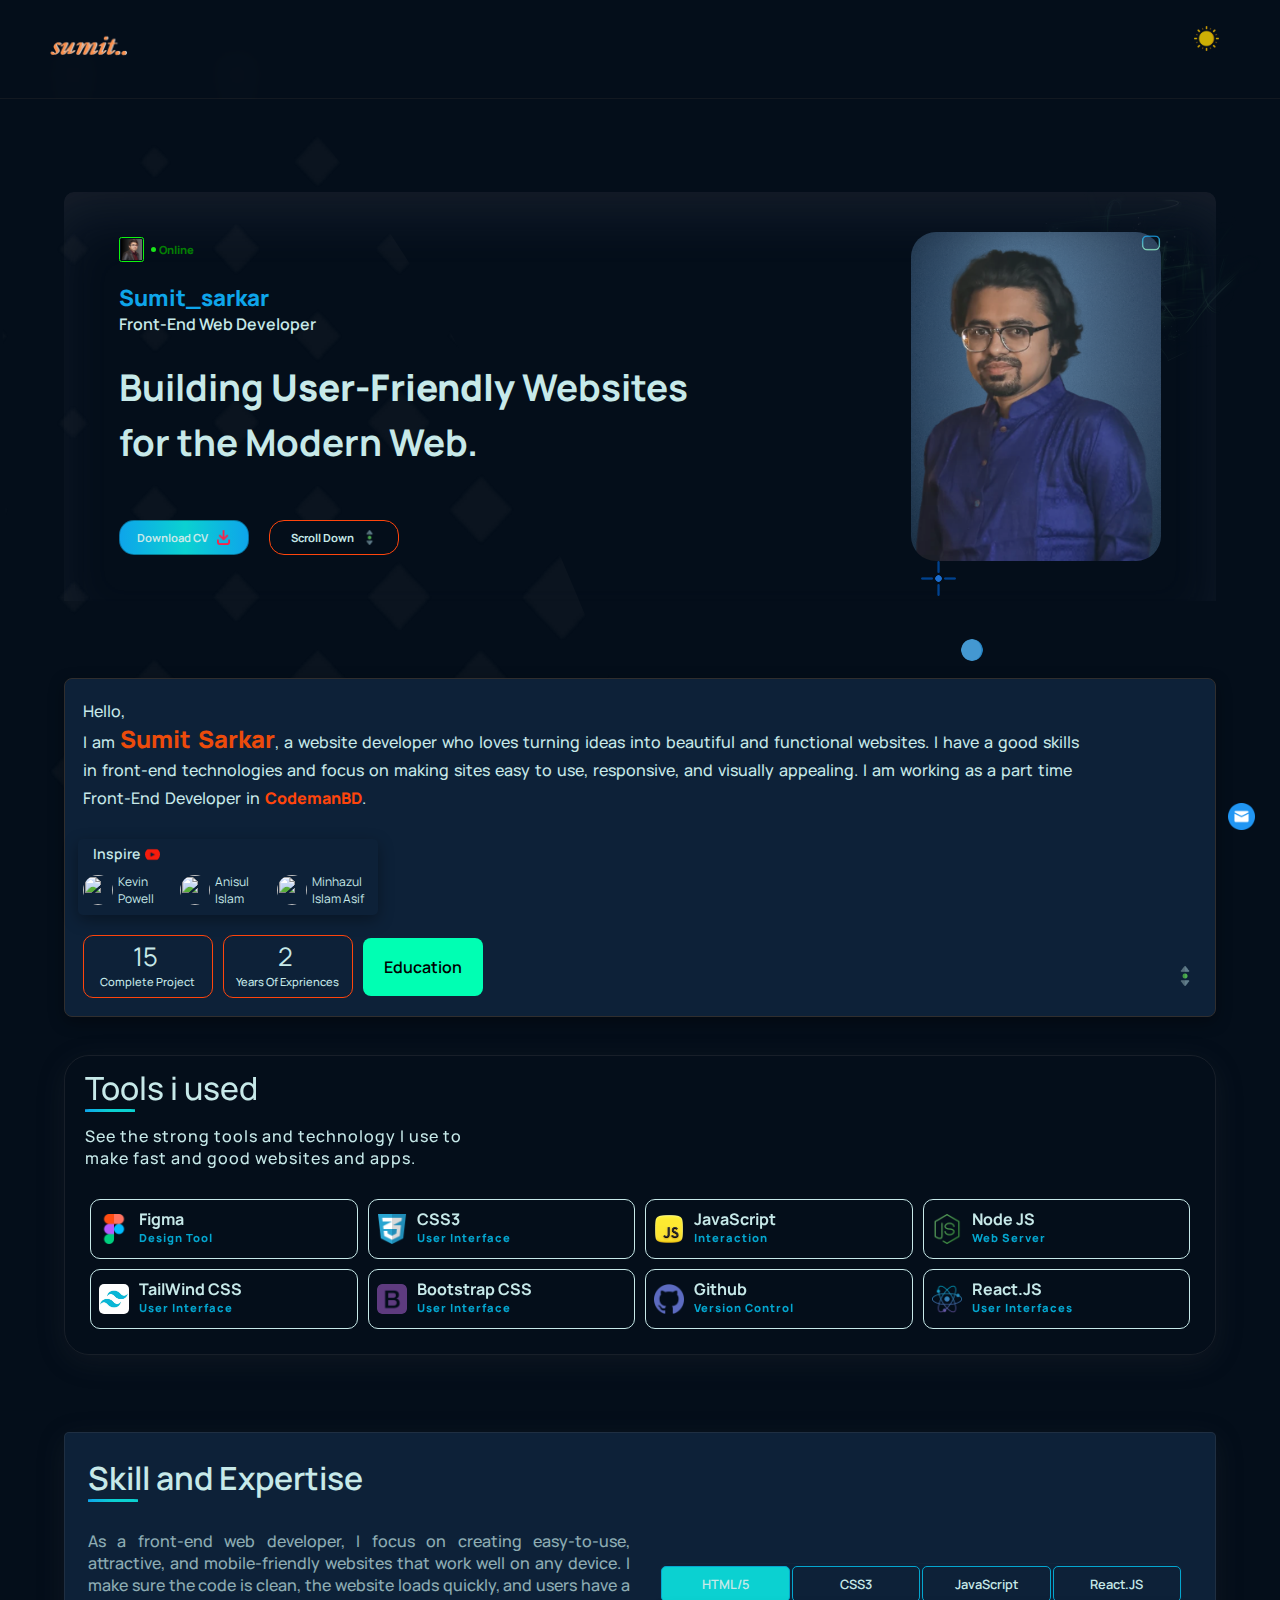
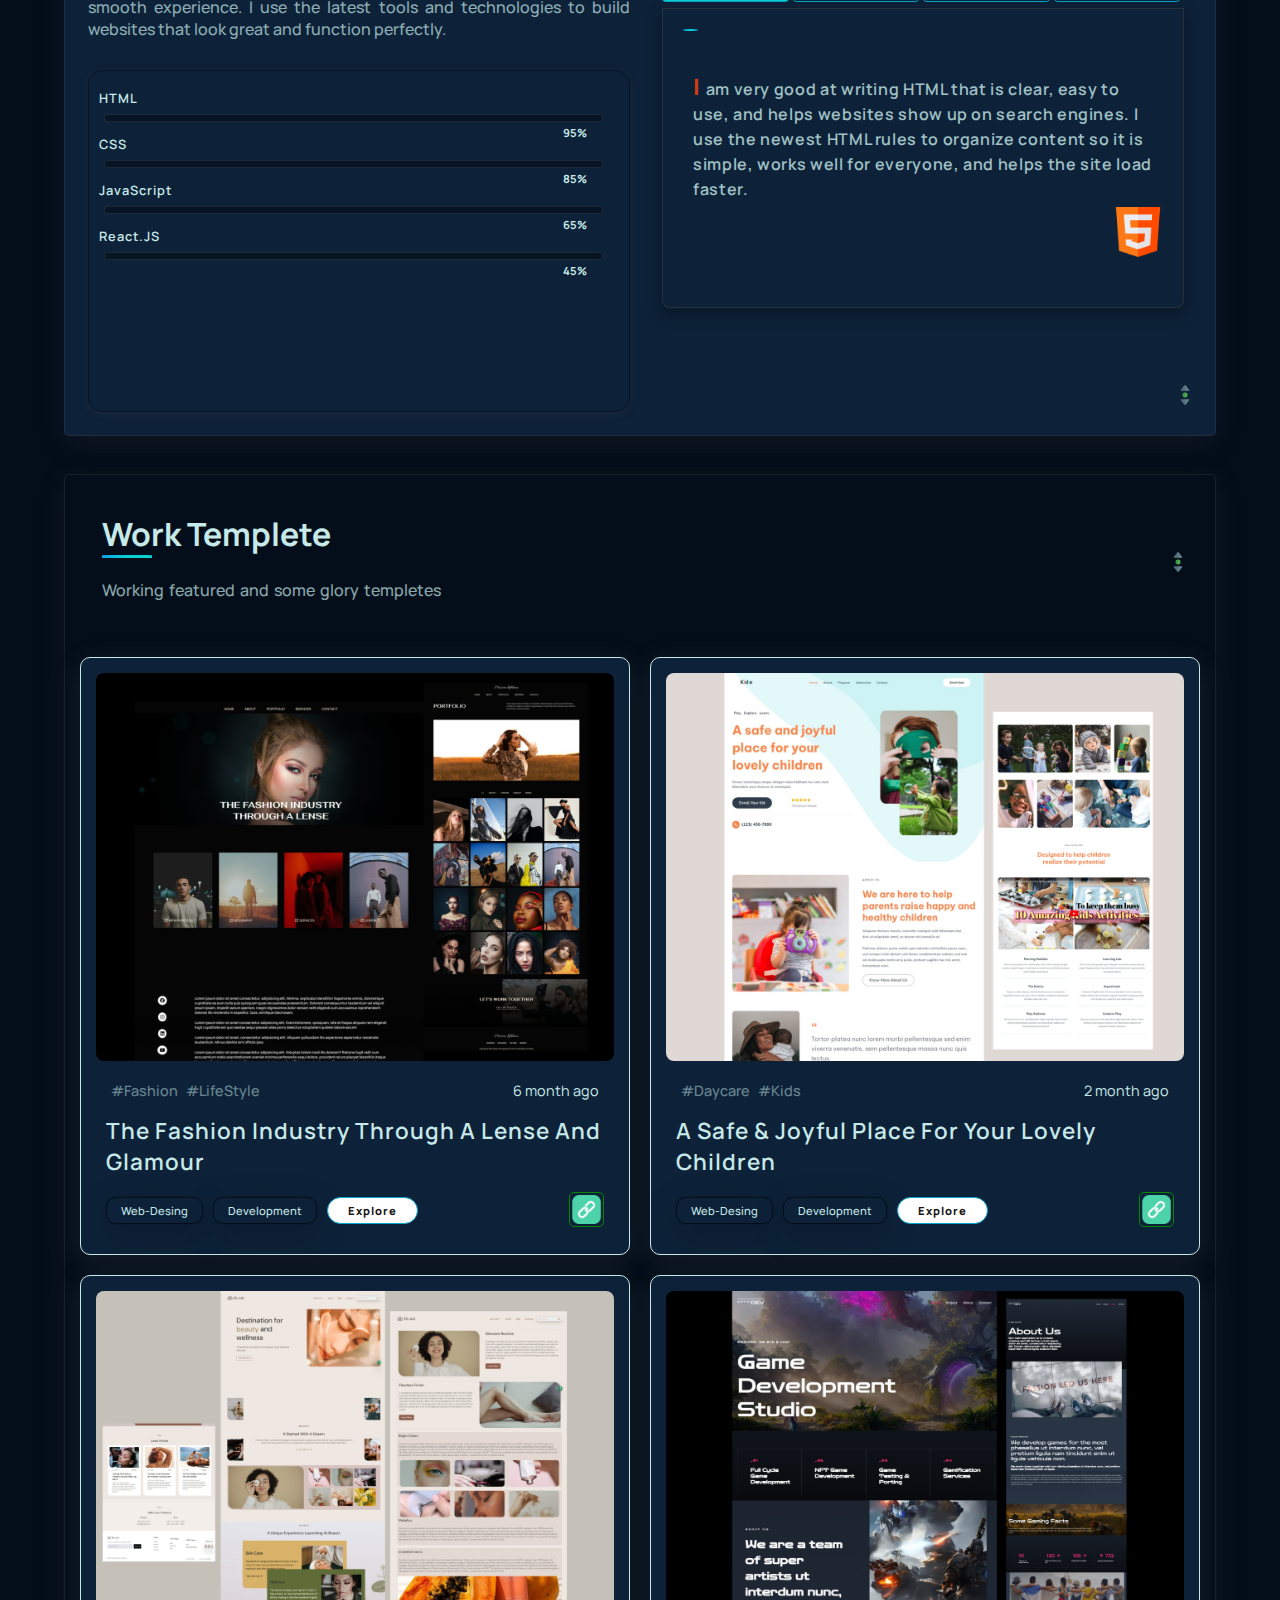
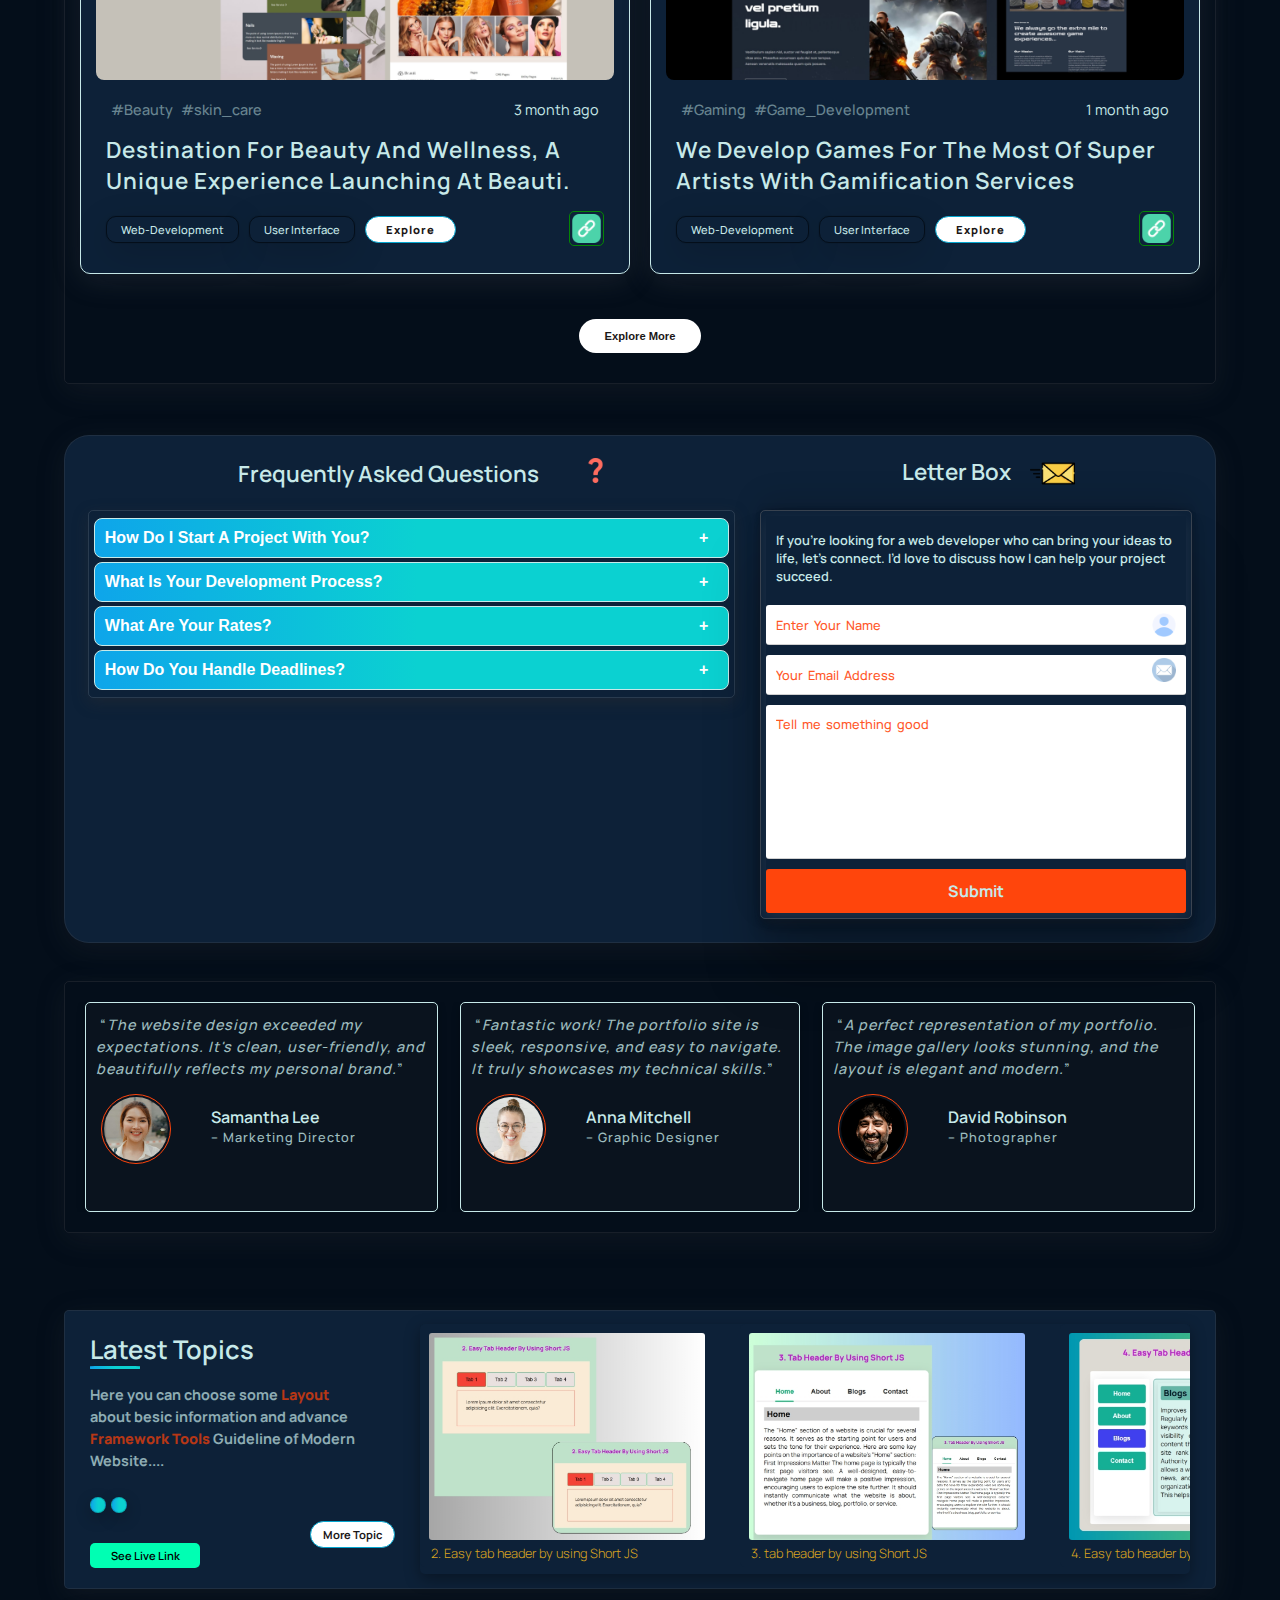
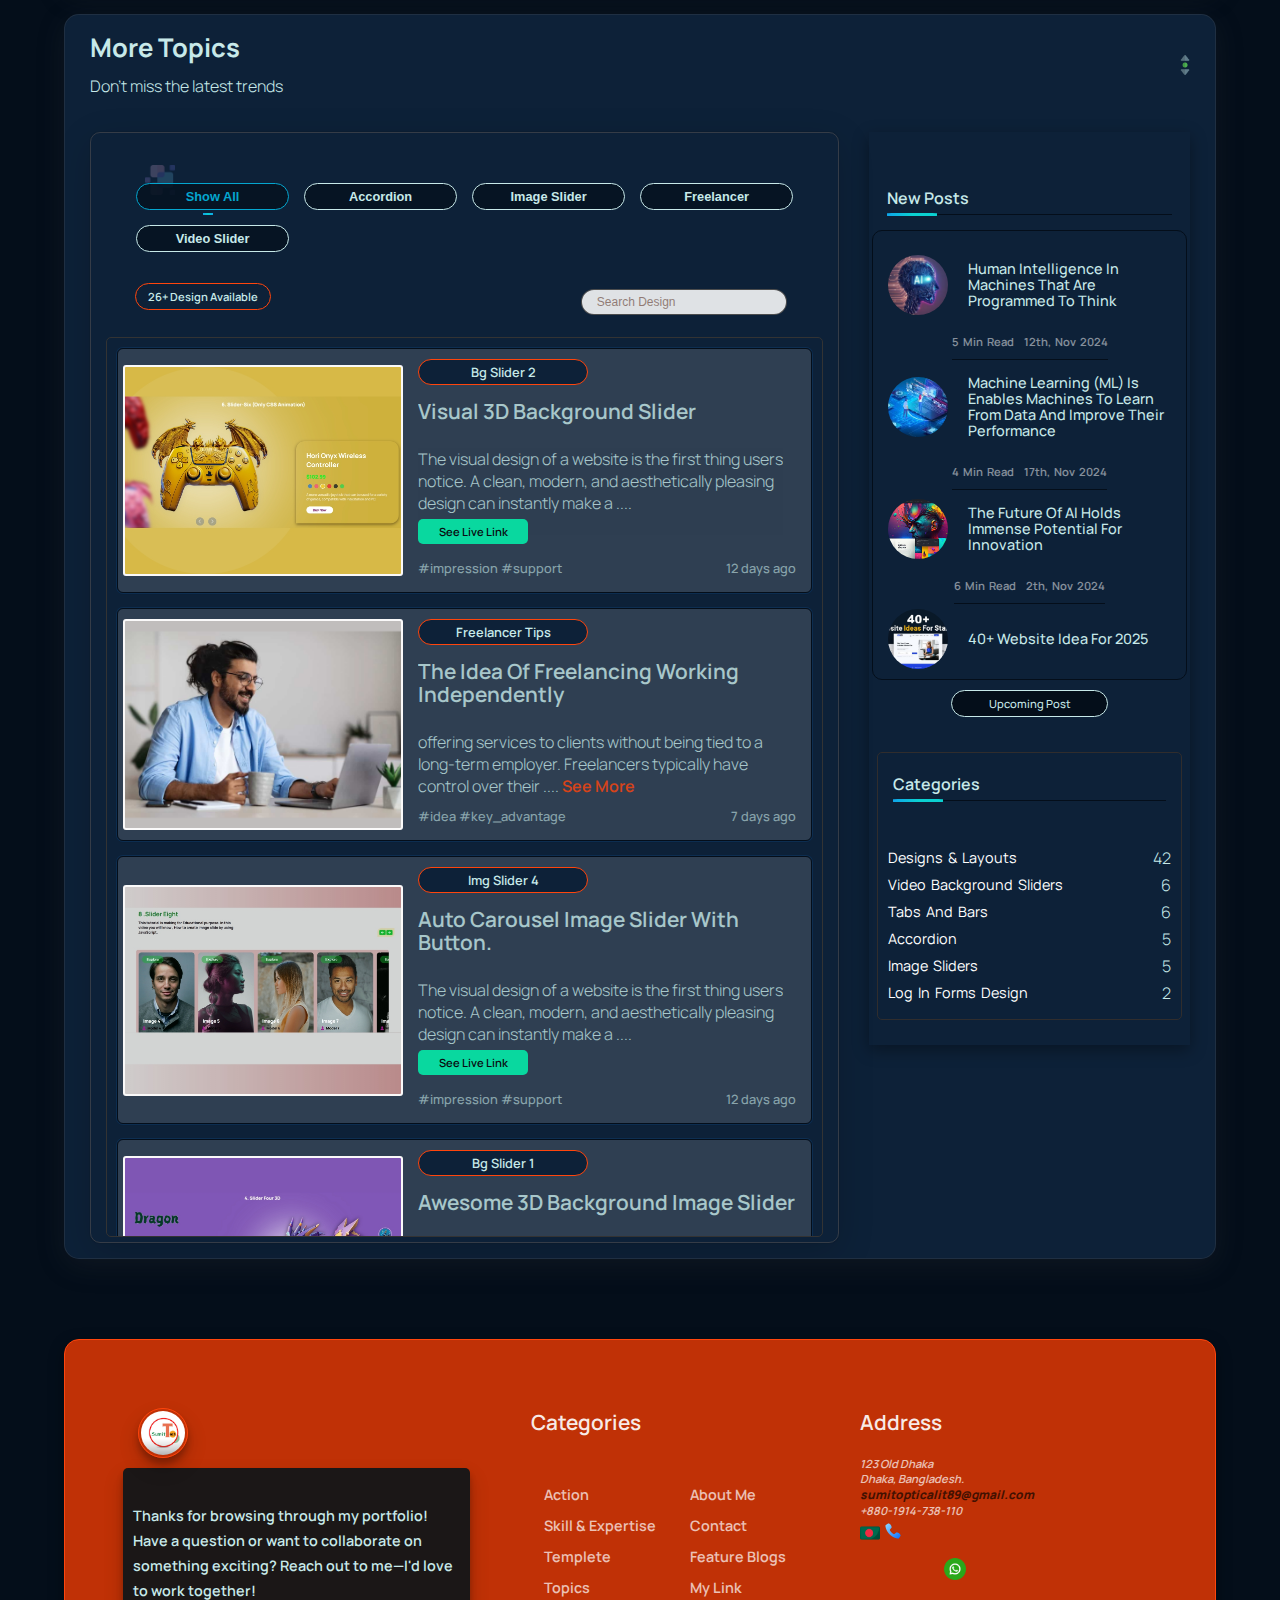
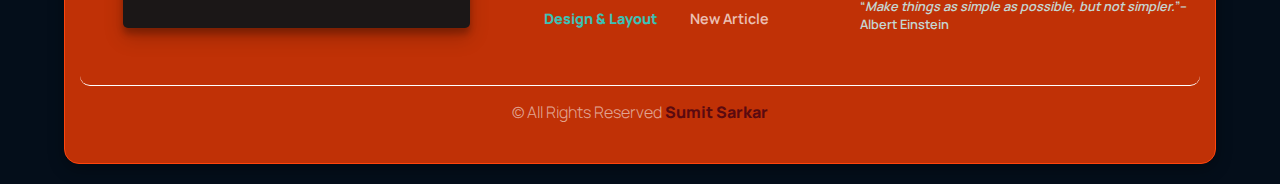
==== commit cfc2111e: "Update sumit.html" ====
--- a/sumit.html
+++ b/sumit.html
@@ -3,8 +3,8 @@
 <head>
     <meta charset="UTF-8">
     <meta name="viewport" content="width=device-width, initial-scale=1.0">
-    <meta name="description" content="Great day Everyone Hey, I am Sumit Sarkar, a website developer and designer who loves turning ideas into beautiful and functional websites.">
-    <meta name="title" content="personal portfolio website">
+    <meta name="description" content="I am Sumit Sarkar, frontend website developer and designer who loves turning ideas into beautiful and functional websites.">
+    <meta name="title" content="sumit sarkar">
     <meta name="keywords" content="sumit sarkar, Website, portfolio website, bangladesh, ">
     <meta name="author" content="sumit sarkar">
 
